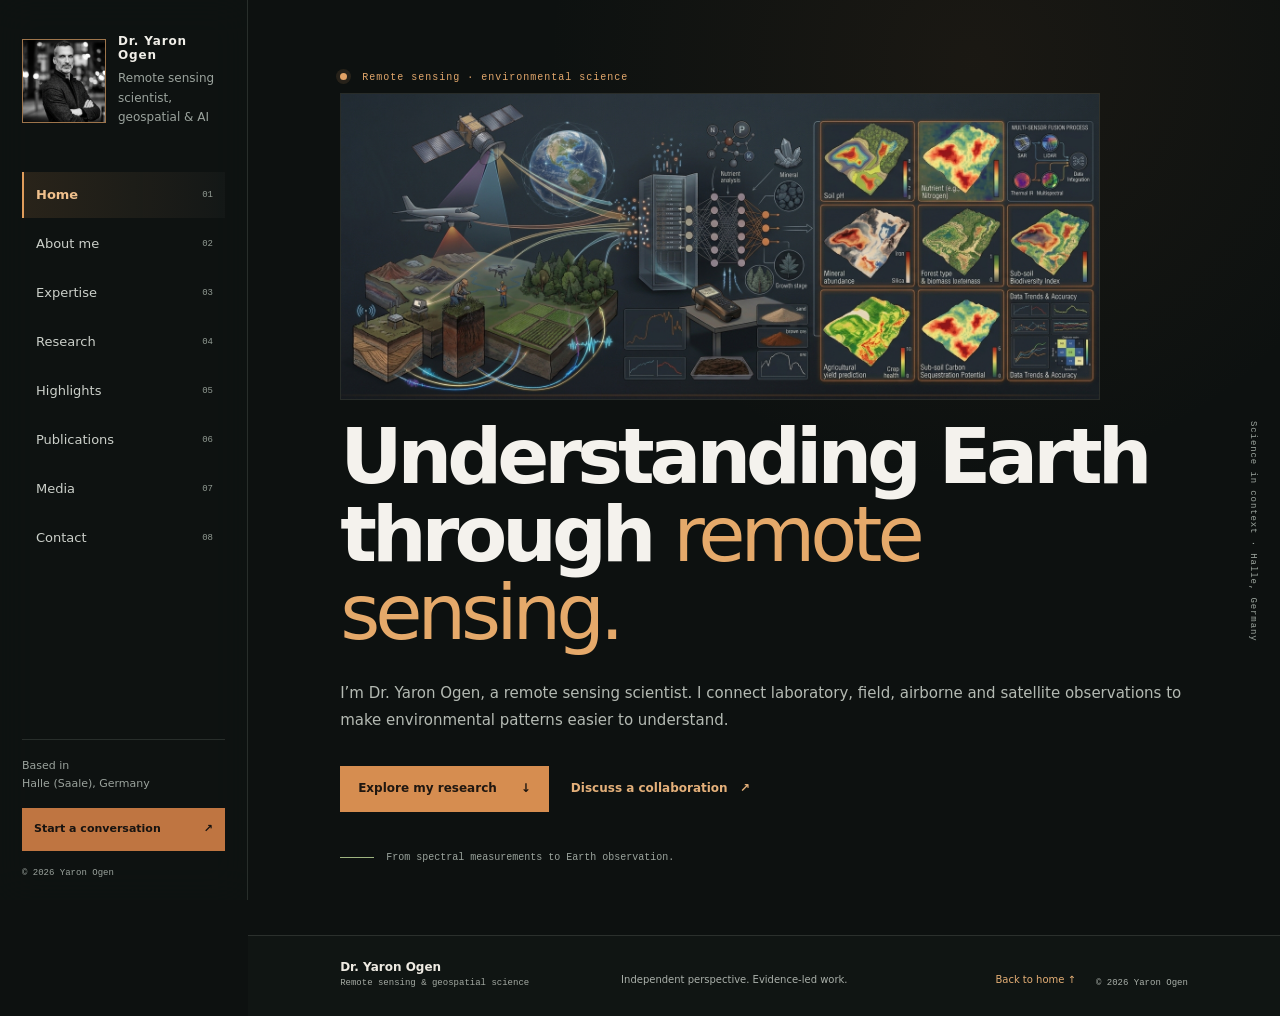
==== index.html @ 59d3adf6 "Fix phone layout for expertise rows and bottom menu Co-Authored-By: Claude Opus 5.5 <noreply@anthrop" ====
﻿<!doctype html>
<html lang="en">
  <head>
    <meta charset="utf-8">
    <meta name="viewport" content="width=device-width, initial-scale=1">
    <meta name="theme-color" content="#101312">
    <meta name="description" content="Dr. Yaron Ogen &mdash; remote sensing scientist and consultant working across soil spectroscopy, Earth observation and geospatial modelling.">
    <meta property="og:title" content="Dr. Yaron Ogen &mdash; Remote sensing &amp; geospatial science">
    <meta property="og:description" content="Research-led remote sensing, environmental science and geospatial analytics.">
    <meta property="og:type" content="website">
    <title>Dr. Yaron Ogen &mdash; Remote sensing &amp; geospatial science</title>
    <link rel="stylesheet" href="styles.css?v=62">
    <script src="script.js?v=19" defer></script>
  </head>
  <body>
    <a class="skip-link" href="#main">Skip to content</a>
    <header class="mobile-brand">
      <div class="wordmark">
        <button class="wordmark-photo-button" type="button" data-portrait-open aria-label="Enlarge photo of Dr. Yaron Ogen"><span class="wordmark-mark wordmark-photo" aria-hidden="true"><img src="images/About me/image_portfolio.jpg" alt="" width="896" height="1195" decoding="async"></span></button>
        <a class="wordmark-text" href="#home" aria-label="Dr. Yaron Ogen, home">Dr. Yaron Ogen<span class="wordmark-sub">Remote sensing scientist &middot; Geospatial &amp; AI</span></a>
      </div>
    </header>
    <aside class="site-sidebar" aria-label="Portfolio navigation">
      <div class="wordmark sidebar-wordmark">
        <button class="wordmark-photo-button" type="button" data-portrait-open aria-label="Enlarge photo of Dr. Yaron Ogen"><span class="wordmark-mark wordmark-photo" aria-hidden="true"><img src="images/About me/image_portfolio.jpg" alt="" width="896" height="1195" decoding="async"></span></button>
        <a class="wordmark-text" href="#home" aria-label="Dr. Yaron Ogen, home">Dr. Yaron Ogen<span class="wordmark-sub">Remote sensing scientist, geospatial &amp; AI</span></a>
      </div>
      <nav class="primary-nav" id="primary-nav" aria-label="Main navigation">
        <a href="#home" data-page-link="home" aria-current="page"><span>Home</span><small>01</small></a>
        <a href="#about" data-page-link="about"><span>About me</span><small>02</small></a>
        <a href="#expertise" data-page-link="expertise"><span>Expertise</span><small>03</small></a>
        <a href="#research" data-page-link="research"><span>Research</span><small>04</small></a>
        <a href="#highlights" data-page-link="highlights"><span>Highlights</span><small>05</small></a>
        <a href="#publications" data-page-link="publications"><span>Publications</span><small>06</small></a>
        <a href="#media" data-page-link="media"><span>Media</span><small>07</small></a>
        <a href="#contact" data-page-link="contact"><span>Contact</span><small>08</small></a>
      </nav>
      <div class="sidebar-footer"><p>Based in<br>Halle (Saale), Germany</p><a href="#contact" data-page-link="contact">Start a conversation <span aria-hidden="true">&#8599;</span></a><small>&copy; <span id="sidebar-year">2026</span> Yaron Ogen</small></div>
    </aside>

    <main id="main" class="main-content" tabindex="-1">
      <p class="screen-reader-only" id="page-announcement" role="status" aria-live="polite"></p>
      <section class="hero section-wrap page-view" id="home" data-page-title="Home" aria-labelledby="hero-title">
        <p class="eyebrow"><span class="status-dot" aria-hidden="true"></span> Remote sensing &middot; environmental science</p>
        <figure class="hero-banner"><img src="images/Home/Home_image.jpg" width="1600" height="656" decoding="async" alt="Illustrated overview of remote sensing workflows: a satellite and an aircraft collect spectral data over a tailings pond and forested hills, a handheld spectrometer measures soil on site, a soil profile shows its layers, and the data flows into an AI model that produces maps and estimates."></figure>
        <div class="hero-copy">
          <h1 id="hero-title">Understanding Earth through <em>remote sensing.</em></h1>
          <p class="hero-intro">I&rsquo;m Dr. Yaron Ogen, a remote sensing scientist. I connect laboratory, field, airborne and satellite observations to make environmental patterns easier to understand.</p>
          <div class="hero-actions"><a class="button button-dark" href="#research">Explore my research <span aria-hidden="true">&#8595;</span></a><a class="text-link" href="#contact">Discuss a collaboration <span aria-hidden="true">&#8599;</span></a></div>
          <div class="hero-note"><span class="note-rule" aria-hidden="true"></span><span>From spectral measurements to Earth observation.</span></div>
        </div>
        <div class="hero-side-label" aria-hidden="true">Science in context &middot; Halle, Germany</div>
      </section>

      <section class="ticker" aria-label="Specialist areas"><div class="ticker-track"><span>Soil spectroscopy</span><i aria-hidden="true">&#10035;</i><span>Hyperspectral imaging</span><i aria-hidden="true">&#10035;</i><span>Geospatial modelling</span><i aria-hidden="true">&#10035;</i><span>Earth observation</span><i aria-hidden="true">&#10035;</i><span>Environmental science</span><i aria-hidden="true">&#10035;</i><span>Machine learning</span><i aria-hidden="true">&#10035;</i></div></section>

      <section class="section section-wrap page-view" id="expertise" data-page-title="Expertise" aria-labelledby="expertise-title">
        <div class="section-heading"><div><p class="eyebrow">03 / Areas of expertise</p><h2 id="expertise-title">Geospatial science,<br><em>put to work.</em></h2></div><p class="heading-aside">Services and methods across environmental monitoring, image analysis and spatial modelling.</p></div>
        <div class="expertise-grid expertise-services">
          <article class="expertise-card service-card"><span class="card-number">01</span><h3>Forest monitoring &amp; fire assessment</h3><p>Assess fire impacts and track forest condition before and after disturbance.</p><figure class="service-image"><button class="image-lightbox-trigger" type="button" aria-label="Open burn severity map larger"><img src="severity.png" width="2208" height="1520" loading="lazy" decoding="async" style="aspect-ratio:2208/1520" alt="Burn severity map west of Jerusalem showing low to high dNBR classes from the Judean Hills wildfire, 15&ndash;18 August 2021."><span class="image-zoom-hint" aria-hidden="true">View larger <span>&#8599;</span></span></button><figcaption>Burn severity west of Jerusalem &middot; Judean Hills wildfire, August 2021</figcaption></figure><ul><li>Forest fire severity assessment</li><li>Burn scar mapping</li><li>Post-fire recovery monitoring</li><li>Forest loss and gain assessment</li><li>Forest disturbance detection</li><li>Forest canopy monitoring</li></ul></article>
          <article class="expertise-card service-card"><span class="card-number">02</span><h3>Time series &amp; change detection</h3><p>Use repeat observations to identify environmental change and long-term patterns.</p><figure class="service-image"><button class="image-lightbox-trigger" type="button" aria-label="Open larger view: Time series & change detection" data-lightbox-src="images/Expertise/ndvi_timeseries.png" data-lightbox-alt="Line chart of field-mean NDVI from 2018 to 2026 for a field in Saxony-Anhalt. Each year shows a rise to a seasonal peak and a fall to a low, with a shaded band for the spread within the field and a dark line for the 45-day median." data-lightbox-caption="Field-mean NDVI for a field in Saxony-Anhalt, from Sentinel-2 imagery, 2018&ndash;2026." data-lightbox-width="2112" data-lightbox-height="928"><img src="images/Expertise/ndvi_timeseries.png" width="2112" height="928" loading="lazy" decoding="async" style="aspect-ratio:2112/928" alt="Line chart of field-mean NDVI from 2018 to 2026 for a field in Saxony-Anhalt. Each year shows a rise to a seasonal peak and a fall to a low, with a shaded band for the spread within the field and a dark line for the 45-day median."><span class="image-zoom-hint" aria-hidden="true">View larger <span>&#8599;</span></span></button><figcaption>Field-mean NDVI for a field in Saxony-Anhalt, from Sentinel-2 imagery, 2018&ndash;2026.</figcaption></figure><ul><li>Satellite time-series analysis</li><li>Multi-temporal image analysis</li><li>Environmental change detection</li><li>Historical land surface monitoring</li><li>Long-term trend assessment</li><li>Automated change detection</li></ul></article>
          <article class="expertise-card service-card"><span class="card-number">03</span><h3>Vegetation &amp; ecosystem monitoring</h3><p>Characterise vegetation condition, seasonal cycles and ecosystem response.</p><figure class="service-image"><button class="image-lightbox-trigger" type="button" aria-label="Open larger view: Vegetation & ecosystem monitoring" data-lightbox-src="images/Expertise/crops.png" data-lightbox-alt="NDVI map of vineyard plots seen from above, coloured from purple for an NDVI of 0 to red for an NDVI of 0.7. Red and orange plots have higher vegetation index values, and purple plots have the lowest." data-lightbox-caption="NDVI maps of vineyards. Colours run from 0 (purple) to 0.7 (red)." data-lightbox-width="990" data-lightbox-height="562"><img src="images/Expertise/crops.png" width="990" height="562" loading="lazy" decoding="async" style="aspect-ratio:990/562" alt="NDVI map of vineyard plots seen from above, coloured from purple for an NDVI of 0 to red for an NDVI of 0.7. Red and orange plots have higher vegetation index values, and purple plots have the lowest."><span class="image-zoom-hint" aria-hidden="true">View larger <span>&#8599;</span></span></button><figcaption>NDVI maps of vineyards. Colours run from 0 (purple) to 0.7 (red).</figcaption></figure><ul><li>Vegetation health assessment</li><li>Vegetation phenology</li><li>Seasonal vegetation dynamics</li><li>Drought and vegetation stress monitoring</li><li>Spectral vegetation indices</li><li>Ecosystem condition assessment</li></ul></article>
          <article class="expertise-card service-card"><span class="card-number">04</span><h3>Soil &amp; environmental modelling</h3><p>Combine spectroscopy, Earth observation and field measurements for soil and environmental analysis.</p><figure class="service-image"><button class="image-lightbox-trigger" type="button" aria-label="Open larger view: Soil & environmental modelling" data-lightbox-src="images/Expertise/soilModel_pH_class_100pct.png" data-lightbox-alt="pH classification map of a modelled field area, with each area coloured by one of five pH classes (A to E). A bar chart at the right shows the percentage of the area in each class." data-lightbox-caption="Modelled pH classes (A&ndash;E) across the area. Bars show the share of the area in each class." data-lightbox-width="3315" data-lightbox-height="2430"><img src="images/Expertise/soilModel_pH_class_100pct.png" width="3315" height="2430" loading="lazy" decoding="async" style="aspect-ratio:3315/2430" alt="pH classification map of a modelled field area, with each area coloured by one of five pH classes (A to E). A bar chart at the right shows the percentage of the area in each class."><span class="image-zoom-hint" aria-hidden="true">View larger <span>&#8599;</span></span></button><figcaption>Modelled pH classes (A&ndash;E) across the area. Bars show the share of the area in each class.</figcaption></figure><ul><li>Digital soil mapping</li><li>Soil property prediction</li><li>Soil spectroscopy</li><li>Machine learning-based soil modelling</li><li>Environmental modelling</li><li>Satellite, field and laboratory data integration</li></ul></article>
          <article class="expertise-card service-card"><span class="card-number">05</span><h3>Land use &amp; land cover</h3><p>Map land cover and land use, and analyse how they change over time.</p><figure class="service-image"><button class="image-lightbox-trigger" type="button" aria-label="Open larger view: Land use & land cover" data-lightbox-src="images/Expertise/amazonas_manaus_forest_loss.png" data-lightbox-alt="Three forest maps of an area north of Manaus, Brazil. Forest and non-forest for 2018 and for January to October 2026 are shown in green and beige, and a third map marks in red the forest of 2018 that is not forest in 2026, about 9.2 km² or 15.3% of the 2018 forest." data-lightbox-caption="Forest loss north of Manaus, Amazonas, 2018&ndash;2026, from Sentinel-2 imagery." data-lightbox-width="2346" data-lightbox-height="1045"><img src="images/Expertise/amazonas_manaus_forest_loss.png" width="2346" height="1045" loading="lazy" decoding="async" style="aspect-ratio:2346/1045" alt="Three forest maps of an area north of Manaus, Brazil. Forest and non-forest for 2018 and for January to October 2026 are shown in green and beige, and a third map marks in red the forest of 2018 that is not forest in 2026, about 9.2 km² or 15.3% of the 2018 forest."><span class="image-zoom-hint" aria-hidden="true">View larger <span>&#8599;</span></span></button><figcaption>Forest loss north of Manaus, Amazonas, 2018&ndash;2026, from Sentinel-2 imagery.</figcaption></figure><ul><li>Land use classification</li><li>Land cover mapping</li><li>Land cover change detection</li><li>Object identification</li><li>Feature extraction</li><li>Machine learning classification</li></ul></article>
          </div>
      </section>

      <section class="section section-wrap research-projects-page page-view" id="research" data-page-title="Research" aria-labelledby="projects-title">
        <div class="section-heading"><div><p class="eyebrow">04 / Research &amp; projects</p><h2 id="projects-title">Questions pursued<br>across <em>scales.</em></h2></div></div>
        <div class="research-project-grid">
          <article class="research-project-card research-row"><div class="research-row-media"><div class="project-folder-gallery" data-project-gallery="SSL"></div></div><div class="research-row-copy"><p class="project-meta">Project manager &middot; Israel</p><h3>National soil spectral library</h3><p class="research-summary">Managed the development of a national spectral library for the soils of Israel at Tel Aviv University&rsquo;s Remote Sensing Laboratory, funded by Israel&rsquo;s Ministry of Agriculture.</p><button class="read-more-open" type="button" aria-haspopup="dialog" aria-controls="readmore-1">Read more <span aria-hidden="true">&#8594;</span></button><span class="project-topic">Soil spectroscopy &middot; Soil mapping</span></div><dialog class="read-more-dialog" id="readmore-1" aria-labelledby="readmore-1-title"><div class="read-more-toolbar"><div><p class="eyebrow">Project manager &middot; Israel</p><h2 id="readmore-1-title">National soil spectral library</h2></div><button class="read-more-close" type="button" aria-label="Close full text"><span aria-hidden="true">&times;</span></button></div><div class="read-more-body"><figure class="read-more-figure"><img src="images/Research/SSL/soilcores.jpg" width="1011" height="755" alt="Crew operating a tracked Geoprobe soil-coring rig between rows of trees in an orchard, with the drill mast raised above the ground."><figcaption>Soil coring in an orchard</figcaption></figure><p>Managed the development of a national spectral library for the soils of Israel at Tel Aviv University&rsquo;s Remote Sensing Laboratory, funded by Israel&rsquo;s Ministry of Agriculture.</p><p>The library supports agriculture, environmental protection and planning, and serves students and researchers for teaching and study. In its first year, the work focused on locating soil sources across Israel, including soil survey archives and collections, bringing them to the laboratory, and cataloguing and archiving them. The samples were measured spectrally with standard methods used worldwide.</p><p>About 4,500 soil samples have been collected so far, and around 3,000 of them have been measured spectrally. The measured samples are archived digitally with their chemical and physical data and their spatial position. Selected soil properties have been mapped and statistical models built. The second year will add samples to the library and develop a web portal where end users can retrieve the archived information.</p><span class="project-topic">Soil spectroscopy &middot; Soil mapping</span></div></dialog></article>
          <article class="research-project-card research-row"><div class="research-row-media"><div class="project-folder-gallery" data-project-gallery="Psoriasis"></div></div><div class="research-row-copy"><p class="project-meta">Research &middot; Dead Sea, Israel</p><h3>Psoriasis &mdash; hyperspectral correlations with biochemical markers</h3><p class="research-summary">I used a portable spectroradiometer (350&ndash;2,500 nm) to measure psoriatic and healthy skin on the elbow of eight participants, before treatment and four weeks later at the Dead Sea. The spectra were then compared with biochemical markers sampled from the skin.</p><button class="read-more-open" type="button" aria-haspopup="dialog" aria-controls="readmore-2">Read more <span aria-hidden="true">&#8594;</span></button><span class="project-topic">Hyperspectral imaging &middot; Dermatology &middot; Biochemical markers</span></div><dialog class="read-more-dialog" id="readmore-2" aria-labelledby="readmore-2-title"><div class="read-more-toolbar"><div><p class="eyebrow">Research &middot; Dead Sea, Israel</p><h2 id="readmore-2-title">Psoriasis &mdash; hyperspectral correlations with biochemical markers</h2></div><button class="read-more-close" type="button" aria-label="Close full text"><span aria-hidden="true">&times;</span></button></div><div class="read-more-body"><figure class="read-more-figure"><img src="images/Research/Psoriasis/graph.png" width="522" height="322" alt="Line graph of reflectance value against wavelength from 350 to 2,500 nm. The red line shows psoriatic skin and the blue line shows healthy skin from the same participant, both before treatment. The main difference is in the visible range, 350 to 610 nm."><figcaption>Psoriatic vs healthy skin before treatment; main difference in the visible range</figcaption></figure><p>I used a portable spectroradiometer (350&ndash;2,500 nm) to measure psoriatic and healthy skin on the elbow of eight participants, before treatment and four weeks later at the Dead Sea. The spectra were then compared with biochemical markers sampled from the skin.</p><p>In the graph, the largest difference between psoriatic and healthy skin is in the visible range (350&ndash;610 nm), where the oxyhemoglobin absorption bands at 418, 542 and 577 nm are deeper in psoriatic skin. Separately, the absorption depth near 1,777 nm and a derivative-based index (1,821 nm minus 1,727 nm) showed an inverse relation with the biochemical markers, suggesting lesion severity could be estimated without costly laboratory tests. These are preliminary results.</p><span class="project-topic">Hyperspectral imaging &middot; Dermatology &middot; Biochemical markers</span></div></dialog></article>
          <article class="research-project-card research-row" data-project-slug="ADRIANA"><div class="research-row-media"><div class="project-folder-gallery" data-project-gallery="ADRIANA"></div></div><div class="research-row-copy"><p class="project-meta">Postdoctoral research &middot; Erdenet, Mongolia</p><h3>ADRIANA &mdash; Erdenet mine, Mongolia</h3><p class="research-summary">Contributed to research developing airborne spectral approaches to monitor and predict geochemical composition at the Erdenet Cu&ndash;Mo mine.</p><button class="read-more-open" type="button" aria-haspopup="dialog" aria-controls="readmore-3">Read more <span aria-hidden="true">&#8594;</span></button><span class="project-topic">Hyperspectral imaging &middot; Geochemical modelling</span></div><dialog class="read-more-dialog" id="readmore-3" aria-labelledby="readmore-3-title"><div class="read-more-toolbar"><div><p class="eyebrow">Postdoctoral research &middot; Erdenet, Mongolia</p><h2 id="readmore-3-title">ADRIANA &mdash; Erdenet mine, Mongolia</h2></div><button class="read-more-close" type="button" aria-label="Close full text"><span aria-hidden="true">&times;</span></button></div><div class="read-more-body"><figure class="read-more-figure"><img src="images/Research/ADRIANA/IMG_9558.JPG" width="1280" height="960" alt="Panoramic view across the open-pit Erdenet mine site in Mongolia."><figcaption>View across the Erdenet mine site</figcaption></figure><p>Contributed to research developing airborne spectral approaches to monitor and predict geochemical composition at the Erdenet Cu&ndash;Mo mine.</p><p>ADRIANA (Airborne Spectral Detection of Reusable Industrial Materials in Waste Rock Piles and Tailings) combines modern remote sensing with classical exploration methods to quantify valuable materials in tailings and waste rock piles and to develop innovative processing methods. The studies are carried out at Erdenet in Mongolia together with German partners, coordinated by G.E.O.S. and funded by the German Federal Ministry of Education and Research.</p><a class="article-link" href="https://www.geosfreiberg.de/en/news/newsdetails/adriana-research-project.html" target="_blank" rel="noopener noreferrer">Project announcement, G.E.O.S. <span aria-hidden="true">&#8599;</span></a><p>The project concluded with two workshops in October 2022, in Erdenet and Ulaanbaatar. A detailed resource model was built for a copper tailings facility of about 20 km² in Erdenet, using historical processing data, historical satellite imagery and current hyperspectral data, and it was verified by drilling. Researchers from Martin Luther University Halle-Wittenberg, my team, showed for the first time that low metal concentrations can be measured with high accuracy from hyperspectral remote sensing data. Results were published in several scientific papers.</p><a class="article-link" href="https://www.geosfreiberg.de/en/news/newsdetails/adriana-project-completion-in-mongolia.html" target="_blank" rel="noopener noreferrer">Project completion, G.E.O.S. <span aria-hidden="true">&#8599;</span></a><span class="project-topic">Hyperspectral imaging &middot; Geochemical modelling</span></div></dialog></article>
        
          <article class="research-project-card research-row project-card-tanzania" data-project-slug="Soil monitoring in Tanzania"><div class="research-row-media"><div class="project-folder-gallery" data-project-gallery="Soil monitoring in Tanzania"></div></div><div class="research-row-copy"><p class="project-meta">Soil monitoring &middot; Mbeya, Tanzania</p><h3>Soil monitoring in Tanzania</h3><p class="research-summary">Fieldwork in a flooded rice field in Tanzania. Additional project details and findings can be added when ready to share.</p><button class="read-more-open" type="button" aria-haspopup="dialog" aria-controls="readmore-5">Read more <span aria-hidden="true">&#8594;</span></button><span class="project-topic">Soil monitoring &middot; Tanzania</span></div><dialog class="read-more-dialog" id="readmore-5" aria-labelledby="readmore-5-title"><div class="read-more-toolbar"><div><p class="eyebrow">Soil monitoring &middot; Mbeya, Tanzania</p><h2 id="readmore-5-title">Soil monitoring in Tanzania</h2></div><button class="read-more-close" type="button" aria-label="Close full text"><span aria-hidden="true">&times;</span></button></div><div class="read-more-body"><figure class="read-more-figure"><img src="images/Research/Soil monitoring in Tanzania/IMG_6618.JPG" width="709" height="945" alt="Dr. Yaron Ogen standing in a flooded rice field during soil-monitoring fieldwork in Tanzania."><figcaption>Soil-monitoring fieldwork in Tanzania</figcaption></figure><p>Fieldwork in a flooded rice field in Tanzania. Additional project details and findings can be added when ready to share.</p><span class="project-topic">Soil monitoring &middot; Tanzania</span></div></dialog></article>
          
          <article class="research-project-card research-row" data-project-slug="Hackathon"><div class="research-row-media"><div class="project-folder-gallery" data-project-gallery="Hackathon"></div></div><div class="research-row-copy"><p class="project-meta">Hackathon &middot; Helsinki, Finland</p><h3>Beyond Dead Wood Hackathon &mdash; 3rd place</h3><p class="research-summary">I took part in the Beyond Dead Wood Hackathon, run through Ultrahack, with team Ecosonic. We won 3rd place and a prize package.</p><button class="read-more-open" type="button" aria-haspopup="dialog" aria-controls="readmore-7">Read more <span aria-hidden="true">&#8594;</span></button><span class="project-topic">Hackathon &middot; Team competition</span></div><dialog class="read-more-dialog" id="readmore-7" aria-labelledby="readmore-7-title"><div class="read-more-toolbar"><div><p class="eyebrow">Hackathon &middot; Helsinki, Finland</p><h2 id="readmore-7-title">Beyond Dead Wood Hackathon &mdash; 3rd place</h2></div><button class="read-more-close" type="button" aria-label="Close full text"><span aria-hidden="true">&times;</span></button></div><div class="read-more-body"><figure class="read-more-figure"><img src="images/Research/Hackathon/working.jpeg" width="1600" height="1200" alt="A team member working at a table during the hackathon, with a laptop showing a colourful map and a notebook with handwritten notes beside it."><figcaption>Working on the team analysis during the hackathon</figcaption></figure><p>I took part in the Beyond Dead Wood Hackathon, run through Ultrahack, with team Ecosonic. We won 3rd place and a prize package.</p><p>The hackathon was organised through Ultrahack. The challenge details are on the event page linked below.</p><p>The photos show the prize sign and the team working at the table, with a laptop displaying a colourful map beside handwritten notes.</p><a class="article-link" href="https://new.ultrahack.org/hackathons/beyond-dead-wood-hackathon" target="_blank" rel="noopener noreferrer">Event page, Ultrahack <span aria-hidden="true">&#8599;</span></a></div></dialog></article>
        </div>
              </section>

      <section class="section section-wrap highlights-section page-view" id="highlights" data-page-title="Highlights" aria-labelledby="highlights-title">
        <div class="section-heading"><div><p class="eyebrow">05 / Highlight publications</p><h2 id="highlights-title">Four papers, <em>and what is new.</em></h2></div><p class="heading-aside">Selected articles: the research, what was novel in the approach, and how the results stand out.</p></div>

        <article class="highlight-pub">
          <figure class="highlight-figure"><img src="images/Highlights/tailings-workflow.png" alt="Flowchart of the workflow. Tailing spectra are preprocessed and split into training and test sets. Two regression models (PLSR and RFR) and five classifiers are fitted. The best regression R&sup2; is compared with the simulated threshold R&sup2;t: above it, the regression result is reported; below it, the classification result is reported." loading="lazy"><figcaption>Workflow from the article (Figure 1). The R&sup2;t simulation sets the decision between a regression result and a classification result.</figcaption></figure>
          <div class="highlight-body">
            <p class="pub-meta">2022 &middot; European Journal of Remote Sensing 55, 453&ndash;470 &middot; Open access</p>
            <h3>A novel method for predicting the geochemical composition of tailings with laboratory, field and hyperspectral airborne data</h3>
            <h4>The research</h4>
            <p>Tailings from a porphyry copper basin near Erdenet, Mongolia, were measured in the laboratory, in the field and from airborne HySpex imagery. The aim was to predict about 27 geochemical, mineralogical and textural properties, and to decide for each one whether a regression or a classification model is trustworthy. Model performance drops from lab to field to airborne data, which makes the three scales hard to compare directly.</p>
            <h4>What was novel</h4>
            <ul>
              <li><strong>A threshold instead of a fixed cut-off.</strong> A regression is accepted only if its R&sup2; exceeds a threshold (R&sup2;t) set for its measurement level: 0.58 for lab, 0.40 for field and 0.31 for airborne data.</li>
              <li><strong>The threshold comes from a simulation.</strong> Test sets of 34, 22 and 14 samples were simulated with 100%, 90% and 80% correctly classified, and each case was repeated 30 times. The extra uncertainty of field and airborne data was set at 10% and 20% above the lab error, following earlier studies.</li>
              <li><strong>Each model is judged against its own scale.</strong> Lab, field and image R&sup2; are compared with the performance potential of their own measurement level, not with each other.</li>
              <li><strong>Regression and classification in one decision.</strong> Every property gets a result: a regression where R&sup2; clears the threshold, otherwise a classification.</li>
            </ul>
            <h4>How the results stand out</h4>
            <p>Classification performance stayed steady across the three scales, while regression dropped at each step. Field Cu reached R&sup2; = 0.42, just above the field threshold, so it could be reported as a regression. Iron oxides (FeO and Fe&#8322;O&#8323;) fell below the threshold even in the lab, because their concentrations varied little, and were classified instead.</p>
            <div class="threshold-method">
              <h4>The threshold, and how I chose the method for each property</h4>
              <ol>
                <li><strong>Preprocess.</strong> Spectra were tested as reflectance and as first derivative, and the better preprocessing was kept.</li>
                <li><strong>Two regressions.</strong> Partial least squares regression (PLSR) and random forest regression (RFR) were fitted on an 80:20 train/test split. Both used the same random state, so the split is identical.</li>
                <li><strong>Pick the best regression.</strong> The model with the highest R&sup2; was kept. For the small airborne dataset, cross-validated R&sup2; was used instead.</li>
                <li><strong>Apply the threshold.</strong> If that R&sup2; is higher than R&sup2;t for the measurement level, the property is reported as a regression. If not, it moves to classification.</li>
                <li><strong>Pick the best classifier.</strong> k-nearest neighbour, logistic regression, support vector machine, random forest and a neural network were compared, and the one with the highest precision was kept.</li>
              </ol>
            </div>
            <a class="article-link" href="https://doi.org/10.1080/22797254.2022.2104173" target="_blank" rel="noopener noreferrer">Read article <span aria-hidden="true">&#8599;</span></a>
          </div>
        </article>

        <article class="highlight-pub">
          <figure class="highlight-figure"><img src="images/Highlights/om-detection-limit-samples.png" alt="Soil and compost samples laid out in sample trays. The samples range from pale sand to dark brown, reflecting different soil types and organic matter contents." loading="lazy"><figcaption>Soil and compost sample series prepared for the point and imaging spectral measurements.</figcaption></figure>
          <div class="highlight-body">
            <p class="pub-meta">2018 &middot; Geoderma 321, 100&ndash;109</p>
            <h3>Evaluating the detection limit of organic matter using point and imaging spectroscopy</h3>
            <h4>The research</h4>
            <p>Five soil types from Israel were mixed with increasing amounts of compost and measured with a point spectrometer (ASD) and an imaging spectrometer (HySpex). The aim was to find the lowest organic matter content a spectral method can detect reliably, and how clay and the starting OM of each soil change that limit.</p>
            <h4>What was novel</h4>
            <ul>
              <li><strong>The detection limit as a soil-specific property.</strong> A soil spectral detection limit (SSDL) is estimated for each soil, rather than assuming one OM model fits all soils. The same OM content gives different spectra in different soils, so a single model is misleading.</li>
              <li><strong>A SIW/CIW ratio method.</strong> For each sample, a soil-indicative wavelength (500&ndash;600&nbsp;nm) is divided by a compost-indicative wavelength (800&ndash;1000&nbsp;nm). A linear fit of this ratio against added compost gives the detection limit, taken as the blank mean plus three standard deviations.</li>
              <li><strong>Two sensors compared.</strong> The SSDL values from the point and imaging sensors are correlated, so one sensor&rsquo;s detection limit can be estimated from the other&rsquo;s.</li>
            </ul>
            <h4>How the results stand out</h4>
            <p>Soil types differed in their SSDL, and this tracked their starting OM and clay content. The paper recommends classifying soils before modelling OM, and flagging samples below the detection limit. A generic imaging model gives only a rough OM estimate, because spectra are grouped by soil class rather than by actual OM content.</p>
            <a class="article-link" href="https://doi.org/10.1016/j.geoderma.2018.02.011" target="_blank" rel="noopener noreferrer">Read article <span aria-hidden="true">&#8599;</span></a>
          </div>
        </article>

        <article class="highlight-pub">
          <figure class="highlight-figure"><img src="images/Highlights/cluster-sam-gradient.png" alt="Four scatter plots of 1,480 soil samples placed by spectral angle (SAM, horizontal axis) and spectral gradient (vertical axis). Each plot is coloured by one property: CaCO3, organic matter, sand and clay content. Samples with similar spectra sit close together, which is the basis for forming clusters." loading="lazy"><figcaption>Samples in SAM&ndash;gradient space, coloured by soil property (Figure 4 of the article). The same space was used to group the soils into clusters.</figcaption></figure>
          <div class="highlight-body">
            <p class="pub-meta">2019 &middot; Geoderma 340, 175&ndash;184</p>
            <h3>Cluster-based spectral models for a robust assessment of soil properties</h3>
            <h4>The research</h4>
            <p>I analysed 1,480 soil samples from Israel&rsquo;s climate zones, measuring calcium carbonate, organic matter (OM), clay and sand alongside their VNIR&ndash;SWIR spectra. Generic models that treat all soils alike predicted OM poorly, so the study asks whether grouping soils by spectral similarity first gives more robust models.</p>
            <h4>What was novel</h4>
            <ul>
              <li><strong>Clustering in spectral space.</strong> Samples were grouped with the Spectral Angle Mapper (SAM), a spectral gradient and k-means, instead of by soil type. Soil type needs expert description of diagnostic horizons, which is subjective and not always available.</li>
              <li><strong>Cluster models tested against a generic model</strong> on the same samples.</li>
              <li><strong>An OM detection-limit correction</strong> applied to the predicted OM values of each cluster.</li>
            </ul>
            <h4>How the results stand out</h4>
            <p>Generic models reached R&sup2; = 0.71 for CaCO&#8323;, 0.67 for clay and 0.65 for sand, but only 0.34 for OM. With clustering, the combined results reached R&sup2; = 0.82&ndash;0.89 across the properties. The detection-limit correction then lifted OM to R&sup2; = 0.82&ndash;0.93 within clusters and 0.89 for the combined data.</p>
            <a class="article-link" href="https://doi.org/10.1016/j.geoderma.2019.01.022" target="_blank" rel="noopener noreferrer">Read article <span aria-hidden="true">&#8599;</span></a>
          </div>
        </article>

        <article class="highlight-pub">
          <figure class="highlight-figure"><img src="images/Highlights/no2-tropospheric-no2-map.jpg" width="711" height="522" alt="Map of Europe shaded by tropospheric NO2 concentration, from low (blue) to high (red), with the highest values over northern Italy and the Po Valley. Country names are marked for Spain, France, Germany and Italy." loading="lazy"><figcaption>Tropospheric NO&#8322; distribution over Europe (Figure 1 of the article).</figcaption></figure>
          <div class="highlight-body">
            <p class="pub-meta">2020 &middot; Science of the Total Environment 726, 138605 &middot; Short communication &middot; Single author</p>
            <p class="citation-count"><strong>1,056</strong> citations on Google Scholar (checked 20 Oct 2026)</p>
            <h3>Assessing nitrogen dioxide (NO&#8322;) levels as a contributing factor to coronavirus (COVID-19) fatality</h3>
            <h4>The research</h4>
            <p>I tested whether long-term exposure to nitrogen dioxide helps explain where COVID-19 deaths were concentrated early in the pandemic. The study covered 66 administrative regions in Italy, Spain, France and Germany, with 4,443 deaths reported by 19 March 2020. The purpose of publishing it was to shift attention from pre-existing diseases as the main explanation of mortality towards environmental factors, which deserve further research.</p>
            <h4>What was novel</h4>
            <ul>
              <li><strong>Three datasets in one analysis.</strong> Satellite NO&#8322; (Sentinel-5P TROPOMI, 5.5&nbsp;km), vertical airflow at 850&nbsp;hPa and regional death counts were combined at administrative-region level, rather than using national totals.</li>
              <li><strong>Airflow as a dispersal test.</strong> Downward airflow keeps NO&#8322; close to the ground, while upward airflow disperses it. Reading the two together flags regions where high NO&#8322; is held near the surface.</li>
            </ul>
            <h4>How the results stand out</h4>
            <p>Five regions (four in northern Italy and Madrid) account for 3,487 deaths, 78% of the total. They had the highest NO&#8322; levels, roughly 177&ndash;294&nbsp;&micro;mol/m&sup2;, and downward airflow. About 83% of deaths fell in regions where NO&#8322; exceeded 100&nbsp;&micro;mol/m&sup2;.</p>
            <h4>Limitations and the debate</h4>
            <p>The analysis is descriptive. It has no formal statistical test, no adjustment for age, population density or other confounders, and it uses absolute death counts rather than rates. The &ldquo;long-term&rdquo; window is only two months. A commentary by Chudnovsky raised these points, and I responded in follow-up letters in the same journal.</p>
            <a class="article-link" href="https://doi.org/10.1016/j.scitotenv.2020.138605" target="_blank" rel="noopener noreferrer">Read article <span aria-hidden="true">&#8599;</span></a>
          </div>
        </article>
      </section>

      <section class="section section-wrap research-section page-view" id="publications" data-page-title="Publications" aria-labelledby="research-title"><div class="section-heading"><div><p class="eyebrow">06 / Peer-reviewed publications</p><h2 id="research-title">Papers, with<br><em>links to the source.</em></h2></div><p class="heading-aside">All 15 peer-reviewed publications listed in my CV. Each article links to its DOI record.</p></div><div class="publication-list">
        <article class="publication"><span class="pub-year">2022</span><div><h3>A novel method for predicting the geochemical composition of tailings with laboratory field and hyperspectral airborne data using a regression and classification-based approach</h3><p>Y. Ogen, M. Denk, C. Glaesser, H. Eichstaedt &middot; <em>European Journal of Remote Sensing</em>, 55, 453&ndash;470</p><a class="article-link" href="https://doi.org/10.1080/22797254.2022.2104173" target="_blank" rel="noopener noreferrer">Read article <span aria-hidden="true">&#8599;</span></a></div><span class="pub-type">Hyperspectral<br>geochemistry</span></article>
        <article class="publication"><span class="pub-year">2022</span><div><h3>Aggregate size distribution of arid and semiarid laboratory soils (&lt;2 mm) as predicted by VIS&ndash;NIR&ndash;SWIR spectroscopy</h3><p>E. Ben-Dor, N. Francos, Y. Ogen, A. Banin &middot; <em>Geoderma</em>, 416, 115819</p><a class="article-link" href="https://doi.org/10.1016/j.geoderma.2022.115819" target="_blank" rel="noopener noreferrer">Read article <span aria-hidden="true">&#8599;</span></a></div><span class="pub-type">Soil<br>spectroscopy</span></article>
        <article class="publication"><span class="pub-year">2021</span><div><h3>Quantification of the spectral variability of ore-bearing granodiorite under supervised and semisupervised conditions: an upscaling approach</h3><p>Y. Ogen, M. Denk, C. Glaesser, H. Eichstaedt, R. Kahnt, R. Loeser, R. Suppes, R. Chimeddorj, T. Tsedenbaljir, U. Alyeksandr, et al. &middot; <em>Journal of Spectroscopy</em>, 2021, e2580827</p><a class="article-link" href="https://doi.org/10.1155/2021/2580827" target="_blank" rel="noopener noreferrer">Read article <span aria-hidden="true">&#8599;</span></a></div><span class="pub-type">Mineral<br>spectroscopy</span></article>
        <article class="publication"><span class="pub-year">2021</span><div><h3>Spectral assessment of organic matter with different composition using reflectance spectroscopy</h3><p>N. Francos, Y. Ogen, E. Ben-Dor &middot; <em>Remote Sensing</em>, 13, 1549</p><a class="article-link" href="https://doi.org/10.3390/rs13081549" target="_blank" rel="noopener noreferrer">Read article <span aria-hidden="true">&#8599;</span></a></div><span class="pub-type">Organic<br>matter</span></article>
        <article class="publication"><span class="pub-year">2020</span><div><h3>Quantitative estimation of clay minerals in airborne hyperspectral data using a calibration field</h3><p>H. Eichstaedt, T. Tsedenbaljir, R. Kahnt, M. Denk, Y. Ogen, C. Glaesser, R. Loeser, R. Suppes, U. Alyeksandr, T. Oyunbuyan, et al. &middot; <em>Journal of Applied Remote Sensing</em>, 14, 034524</p><a class="article-link" href="https://doi.org/10.1117/1.jrs.14.034524" target="_blank" rel="noopener noreferrer">Read article <span aria-hidden="true">&#8599;</span></a></div><span class="pub-type">Airborne<br>hyperspectral</span></article>
        <article class="publication"><span class="pub-year">2020</span><div><h3>Assessing nitrogen dioxide (NO&#8322;) levels as a contributing factor to coronavirus (COVID-19) fatality</h3><p>Y. Ogen &middot; <em>Science of the Total Environment</em>, 726, 138605</p><a class="article-link" href="https://doi.org/10.1016/j.scitotenv.2020.138605" target="_blank" rel="noopener noreferrer">Read article <span aria-hidden="true">&#8599;</span></a></div><span class="pub-type">Environmental<br>science</span></article>
        <article class="publication"><span class="pub-year">2020</span><div><h3>Response to the commentary by Alexandra A. Chudnovsky on &ldquo;Assessing nitrogen dioxide (NO&#8322;) levels as a contributing factor to coronavirus (COVID-19) fatality&rdquo;</h3><p>Y. Ogen &middot; <em>Science of the Total Environment</em>, 740, 139239</p><a class="article-link" href="https://doi.org/10.1016/j.scitotenv.2020.139239" target="_blank" rel="noopener noreferrer">Read article <span aria-hidden="true">&#8599;</span></a></div><span class="pub-type">Author<br>response</span></article>
        <article class="publication"><span class="pub-year">2020</span><div><h3>Response to the commentary by Pisoni, E. and Van Dingenen, R. on &ldquo;Assessing nitrogen dioxide (NO&#8322;) levels as a contributing factor to coronavirus (COVID-19) fatality&rdquo;</h3><p>Y. Ogen &middot; <em>Science of the Total Environment</em>, 738, 140672</p><a class="article-link" href="https://doi.org/10.1016/j.scitotenv.2020.140672" target="_blank" rel="noopener noreferrer">Read article <span aria-hidden="true">&#8599;</span></a></div><span class="pub-type">Author<br>response</span></article>
        <article class="publication"><span class="pub-year">2020</span><div><h3>An integrated methodology using open soil spectral libraries and Earth observation data for soil organic carbon estimations in support of soil-related SDGs</h3><p>N. Tziolas, N. Tsakiridis, Y. Ogen, E. Kalopesa, E. Ben-Dor, J. Theocharis, G. Zalidis · <em>Remote Sensing of Environment</em>, 244, 111793</p><a class="article-link" href="https://doi.org/10.1016/j.rse.2020.111793" target="_blank" rel="noopener noreferrer">Read article <span aria-hidden="true">↗</span></a></div><span class="pub-type">Soil carbon<br>Earth observation</span></article>
        <article class="publication"><span class="pub-year">2019</span><div><h3>Removing the moisture effect on soil reflectance properties: a case study of clay-content prediction</h3><p>Y. Ogen, S. Faigenbaum-Golovin, A. Granot, Y. Shkolnisky, N. Goldshleger, E. Ben-Dor · <em>Pedosphere</em>, 29(4), 421–431</p><a class="article-link" href="https://doi.org/10.1016/s1002-0160(19)60811-8" target="_blank" rel="noopener noreferrer">Read article <span aria-hidden="true">↗</span></a></div><span class="pub-type">Soil<br>Moisture</span></article>
        <article class="publication"><span class="pub-year">2019</span><div><h3>Cluster-based spectral models for a robust assessment of soil properties</h3><p>Y. Ogen, J. Zaluda, N. Francos, N. Goldshleger, E. Ben-Dor · <em>Geoderma</em>, 340, 175–184</p><a class="article-link" href="https://doi.org/10.1016/j.geoderma.2019.01.022" target="_blank" rel="noopener noreferrer">Read article <span aria-hidden="true">↗</span></a></div><span class="pub-type">Soil<br>Spectroscopy</span></article>
        <article class="publication"><span class="pub-year">2019</span><div><h3>Preparing a soil spectral library using the Internal Soil Standard (ISS) method: influence of extreme different humidity laboratory conditions</h3><p>S. Chabrillat, A. Gholizadeh, C. Neumann, D. Berger, R. Milewski, Y. Ogen, E. Ben-Dor · <em>Geoderma</em>, 355, 113855</p><a class="article-link" href="https://doi.org/10.1016/j.geoderma.2019.07.013" target="_blank" rel="noopener noreferrer">Read article <span aria-hidden="true">↗</span></a></div><span class="pub-type">Soil spectral<br>Library</span></article>
        <article class="publication"><span class="pub-year">2018</span><div><h3>Evaluating the detection limit of organic matter using point and imaging spectroscopy</h3><p>Y. Ogen, C. Neumann, S. Chabrillat, N. Goldshleger, E. Ben-Dor · <em>Geoderma</em>, 321, 100–109</p><a class="article-link" href="https://doi.org/10.1016/j.geoderma.2018.02.011" target="_blank" rel="noopener noreferrer">Read article <span aria-hidden="true">↗</span></a></div><span class="pub-type">Imaging<br>Spectroscopy</span></article>
        <article class="publication"><span class="pub-year">2017</span><div><h3>3D spectral analysis in the VNIR–SWIR spectral region as a tool for soil classification</h3><p>Y. Ogen, N. Goldshleger, E. Ben-Dor · <em>Geoderma</em>, 302, 100–110</p><a class="article-link" href="https://doi.org/10.1016/j.geoderma.2017.04.020" target="_blank" rel="noopener noreferrer">Read article <span aria-hidden="true">↗</span></a></div><span class="pub-type">Soil<br>Classification</span></article>
        <article class="publication"><span class="pub-year">2016</span><div><h3>Integration of hyperspectral shortwave and longwave infrared remote-sensing data for mineral mapping of Makhtesh Ramon in Israel</h3><p>G. Notesco, Y. Ogen, E. Ben-Dor · <em>Remote Sensing</em>, 8, 318</p><a class="article-link" href="https://doi.org/10.3390/rs8040318" target="_blank" rel="noopener noreferrer">Read article <span aria-hidden="true">↗</span></a></div><span class="pub-type">Mineral<br>Mapping</span></article>
      </div><p class="publication-footnote">Publication titles and author details follow the CV. DOI links were matched against Crossref records.</p></section>

      <div class="about-page page-view" id="about" data-page-title="About me" aria-labelledby="about-title">
        <section class="about-band" aria-labelledby="about-title"><div class="section-wrap about-inner"><div class="about-left"><p class="eyebrow eyebrow-light">02 / About me</p><div class="about-monogram about-photo-box"><button class="about-photo-button" type="button" data-portrait-open aria-label="Enlarge photo of Dr. Yaron Ogen"><img src="images/About me/image_portfolio.jpg" width="896" height="1195" loading="lazy" decoding="async" alt="Black-and-white portrait of Dr. Yaron Ogen with arms folded, wearing a dark tweed coat, with blurred city lights behind him."></button></div></div><div class="about-copy"><h2 id="about-title">Science is most useful<br>when it helps us <em>see clearly.</em></h2><p class="about-lead">I&rsquo;m Dr. Yaron Ogen, a remote sensing scientist with a Ph.D. in remote sensing and soil spectroscopy and more than a decade of experience.</p><p>My path began with geography and the human environment at Tel Aviv University: a B.A. cum laude (2007), an M.A. in remote sensing (2012) and a Ph.D. in remote sensing and soil spectroscopy (2018). I then worked as a postdoctoral researcher at Martin Luther University Halle-Wittenberg, developing airborne spectral methods for the Erdenet copper&ndash;molybdenum mine in Mongolia. Until September 2026 I was Chief Research Officer and co-founder of Xsupra GmbH in Halle (Saale), an applied geospatial technology company.</p><p>My research has been carried out in Israel, Germany, Tanzania and Mongolia, and has used remote sensing to look at the environment from several angles. In mining areas, I use laboratory, field and airborne hyperspectral data to analyse and predict the geochemistry of mine tailings. In soils, I study soil properties from their spectra, from soil classification and organic matter to large spectral libraries. For forests and fire, I analyse forest condition and fire impacts from satellite data. For the atmosphere and health, I analyse satellite air-pollution data together with weather and public health records.</p><p>Across these layers I see the environment as one connected system. Rock, soil, vegetation and air each leave a spectral and spatial signature, and a deep geospatial understanding lets many of these aspects be explained together, from the ground beneath us to the air above it.</p><p>My methods combine machine learning with geostatistical approaches, including regression and classification models, and preprocessing techniques such as principal component analysis (PCA) that extract robust signals from complex spectral and satellite data. More recently, I have also begun working with agentic AI, in which intelligent systems carry out multi-step analytical workflows, to deepen our understanding of the environment.</p><div class="about-facts"><span>15 <i>peer-reviewed papers</i></span><span>10+ <i>years in remote sensing</i></span><span>HE / EN <i>Hebrew &amp; English</i></span></div></div></div></section>

        <section class="experience-band about-experience" aria-labelledby="experience-title"><div class="section-wrap experience-inner"><div class="experience-intro"><p class="eyebrow eyebrow-light">Career</p><h2 id="experience-title">Research translated<br>into <em>practice.</em></h2><p>Experience across applied geospatial technology and academic research.</p></div><div class="timeline"><article><span class="timeline-date">Jul 2024 — Sep 2026</span><div><h3>Chief Research Officer · Co-founder</h3><p class="timeline-org">Xsupra GmbH · Halle (Saale), Germany</p><p>Led scientific and research activities, developing data-driven methods and Python workflows for agricultural applications, satellite and drone imagery, modelling and geospatial analysis.</p></div></article><article><span class="timeline-date">Jun 2019 — Dec 2022</span><div><h3>Postdoctoral Researcher</h3><p class="timeline-org">Martin Luther University Halle-Wittenberg · Germany</p><p>Worked on the BMBF-funded ADRIANA project to develop airborne spectral approaches for monitoring and predicting geochemical composition at the Erdenet Cu–Mo mine in Mongolia.</p></div></article><article><span class="timeline-date">2012 — 2018</span><div><h3>Ph.D. · Remote Sensing</h3><p class="timeline-org">Tel Aviv University · Israel</p><p>Research focused on soil spectroscopy in the visible, near- and shortwave-infrared for precise soil mapping.</p></div></article></div></div></section>
      </div>

      <section class="section section-wrap media-section page-view" id="media" data-page-title="Media" aria-labelledby="media-title"><div class="section-heading"><div><p class="eyebrow">07 / Media coverage</p><h2 id="media-title">In the press,<br><em>in three languages.</em></h2></div><p class="heading-aside">Media coverage of my 2020 study on nitrogen dioxide and COVID-19 fatality. Each link opens the original article in a new tab.</p></div>
        <p class="eyebrow media-language" id="media-en">English</p>
        <div class="publication-list" aria-labelledby="media-en">
          <article class="media-row"><h3>The Guardian</h3><p>theguardian.com</p><a class="article-link" href="https://www.theguardian.com/environment/2020/apr/20/air-pollution-may-be-key-contributor-to-covid-19-deaths-study" target="_blank" rel="noopener noreferrer">Read coverage <span aria-hidden="true">&#8599;</span></a></article>
          <article class="media-row"><h3>Newsweek</h3><p>newsweek.com</p><a class="article-link" href="https://www.newsweek.com/80-percent-covid-19-deaths-european-countries-areas-high-levels-air-pollution-1499976" target="_blank" rel="noopener noreferrer">Read coverage <span aria-hidden="true">&#8599;</span></a></article>
          <article class="media-row"><h3>France 24</h3><p>france24.com</p><a class="article-link" href="https://www.france24.com/en/20200423-air-pollution-and-covid-19-an-explosive-combination-for-our-health-1" target="_blank" rel="noopener noreferrer">Read coverage <span aria-hidden="true">&#8599;</span></a></article>
          <article class="media-row"><h3>World Economic Forum</h3><p>weforum.org</p><a class="article-link" href="https://www.weforum.org/stories/health-and-healthcare-systems/link-between-air-pollution-covid-19-deaths-coronavirus-pandemic" target="_blank" rel="noopener noreferrer">Read coverage <span aria-hidden="true">&#8599;</span></a></article>
          <article class="media-row"><h3>Martin Luther University Halle-Wittenberg, press release</h3><p>pressemitteilungen.pr.uni-halle.de</p><a class="article-link" href="https://pressemitteilungen.pr.uni-halle.de/index.php?modus=pmanzeige&amp;pm_id=3260" target="_blank" rel="noopener noreferrer">Read coverage <span aria-hidden="true">&#8599;</span></a></article>
        </div>
        <p class="eyebrow media-language" id="media-de">German</p>
        <div class="publication-list" aria-labelledby="media-de">
          <article class="media-row"><h3>Berliner Zeitung</h3><p>berliner-zeitung.de</p><a class="article-link" href="https://www.berliner-zeitung.de/article/studie-luftverschmutzung-koennte-corona-todesfaelle-beguenstigen-81691" target="_blank" rel="noopener noreferrer">Read coverage <span aria-hidden="true">&#8599;</span></a></article>
          <article class="media-row"><h3>&Auml;rzteblatt</h3><p>aerzteblatt.de</p><a class="article-link" href="https://www.aerzteblatt.de/news/covid-19-forscher-vermuten-zusammenhang-zwischen-luftverschmutzung-und-todeszahlen-56a68600-5799-4e0a-b354-f389e64cc079" target="_blank" rel="noopener noreferrer">Read coverage <span aria-hidden="true">&#8599;</span></a></article>
          <article class="media-row"><h3>ORF Science</h3><p>science.orf.at</p><a class="article-link" href="https://science.orf.at/stories/3200595/" target="_blank" rel="noopener noreferrer">Read coverage <span aria-hidden="true">&#8599;</span></a></article>
        </div>
        <p class="eyebrow media-language" id="media-es">Spanish</p>
        <div class="publication-list" aria-labelledby="media-es">
          <article class="media-row"><h3>Diario de Avisos</h3><p>diariodeavisos.elespanol.com</p><a class="article-link" href="https://diariodeavisos.elespanol.com/2020/04/el-alto-numero-de-muertes-por-covid-19-en-algunas-regiones-puede-estar-ligado-a-la-contaminacion-segun-un-estudio/" target="_blank" rel="noopener noreferrer">Read coverage <span aria-hidden="true">&#8599;</span></a></article>
        </div>
      </section>
      <section class="contact-section section-wrap page-view" id="contact" data-page-title="Contact" aria-labelledby="contact-title"><p class="eyebrow">08 / Contact</p><div class="contact-content"><div><h2 id="contact-title">Have a question<br>worth <em>exploring?</em></h2><p class="contact-intro">For consulting, research collaborations and geospatial projects, send a note.</p><a class="email-link" href="mailto:yaronogen@gmail.com">yaronogen@gmail.com <span aria-hidden="true">↗</span></a></div><form class="contact-form" id="contact-form" action="mailto:yaronogen@gmail.com" method="post" enctype="text/plain" novalidate>
        <div class="form-error-summary" id="form-error-summary" role="alert" tabindex="-1" aria-labelledby="form-error-title" hidden><h3 id="form-error-title">Please check the highlighted fields</h3><ul id="form-error-list"></ul></div>
        <div class="form-field"><label for="contact-name">Name</label><input id="contact-name" name="name" autocomplete="name" required minlength="2" aria-describedby="contact-name-error"><p class="field-error" id="contact-name-error"></p></div>
        <div class="form-field"><label for="contact-email">Email</label><input id="contact-email" name="email" type="email" autocomplete="email" required aria-describedby="contact-email-error"><p class="field-error" id="contact-email-error"></p></div>
        <div class="form-field"><label for="contact-organization">Organization <span>(optional)</span></label><input id="contact-organization" name="organization" autocomplete="organization"></div>
        <div class="form-field"><label for="contact-subject">Subject</label><input id="contact-subject" name="subject" required minlength="3" aria-describedby="contact-subject-error"><p class="field-error" id="contact-subject-error"></p></div>
        <div class="form-field"><label for="contact-message">Message</label><textarea id="contact-message" name="message" rows="5" required minlength="10" aria-describedby="contact-message-error"></textarea><p class="field-error" id="contact-message-error"></p></div>
        <p class="form-privacy">Your email app will open with your message addressed to Yaron. No form data is sent to this website.</p>
        <button class="button button-dark form-submit" type="submit">Prepare email <span aria-hidden="true">↗</span></button><p class="form-status" id="form-status" role="status" aria-live="polite"></p>
      </form></div><div class="contact-bottom"><span>Remote sensing · Soil spectroscopy · Geospatial analytics</span><span>Halle (Saale), Germany</span></div></section>
    </main>

    <dialog class="image-lightbox" aria-labelledby="lightbox-caption">
      <div class="lightbox-toolbar"><p id="lightbox-caption">Burn severity west of Jerusalem · Judean Hills wildfire, August 2021</p><button class="lightbox-close" type="button" aria-label="Close enlarged image"><span aria-hidden="true">×</span></button></div>
      <img class="lightbox-image" src="severity.png" width="2208" height="1520" decoding="async" alt="Enlarged burn severity map west of Jerusalem showing low to high dNBR classes from the Judean Hills wildfire, 15–18 August 2021.">
      <p class="lightbox-help">Press Escape or click outside the image to close.</p>
    </dialog>
      <dialog class="project-gallery" aria-labelledby="project-gallery-title" aria-describedby="project-gallery-position">
      <div class="project-gallery-toolbar"><div><p class="eyebrow">Project gallery</p><h2 id="project-gallery-title">Project photos</h2></div><form method="dialog" class="project-gallery-close-form"><button class="project-gallery-close" type="submit" aria-label="Close project gallery"><span aria-hidden="true">&times;</span></button></form></div>
      <div class="project-gallery-stage"><button class="gallery-arrow gallery-previous" type="button" aria-label="Previous photo" hidden>&larr;</button><div class="project-gallery-image-frame"><img class="project-gallery-image" src="" width="709" height="945" alt=""></div><button class="gallery-arrow gallery-next" type="button" aria-label="Next photo" hidden>&rarr;</button></div>
      <div class="project-gallery-thumbnails" role="group" aria-label="Choose a project photo"></div>
      <div class="project-gallery-footer"><p class="project-gallery-caption">Soil-monitoring fieldwork in Tanzania</p><p id="project-gallery-position" class="project-gallery-position" aria-live="polite">Photo 1 of 1</p></div>
    </dialog>
    <script id="project-image-manifest" type="application/json">
      {"Hackathon":[{"src":"images/Research/Hackathon/working.jpeg","width":1600,"height":1200,"alt":"A team member working at a table during the hackathon, with a laptop showing a colourful map and a notebook with handwritten notes beside it.","caption":"Working on the team analysis during the hackathon"},{"src":"images/Research/Hackathon/prize.jpeg","width":1600,"height":720,"alt":"Beyond Dead Wood Hackathon sign reading 3rd Place for team Ecosonic, with the label Prize Package and sponsor logos along the bottom.","caption":"3rd place, Beyond Dead Wood Hackathon"}],"Psoriasis":[{"src":"images/Research/Psoriasis/graph.png","width":522,"height":322,"alt":"Line graph of reflectance value against wavelength from 350 to 2,500 nm. The red line shows psoriatic skin and the blue line shows healthy skin from the same participant, both before treatment. The main difference is in the visible range, 350 to 610 nm.","caption":"Psoriatic vs healthy skin before treatment; main difference in the visible range"}],"SSL":[{"src":"images/Research/SSL/soilcores.jpg","width":1011,"height":755,"alt":"Crew operating a tracked Geoprobe soil-coring rig between rows of trees in an orchard, with the drill mast raised above the ground.","caption":"Soil coring in an orchard"}],"ADRIANA":[{"src":"images/Research/ADRIANA/IMG_9558.JPG","width":1280,"height":960,"alt":"Panoramic view across the open-pit Erdenet mine site in Mongolia.","caption":"View across the Erdenet mine site"},{"src":"images/Research/ADRIANA/GOPR3829.JPG","width":1280,"height":960,"alt":"Dr. Yaron Ogen at the Erdenet mine site wearing field safety equipment.","caption":"Field visit to Erdenet"},{"src":"images/Research/ADRIANA/IMG_9582.JPG","width":709,"height":945,"alt":"Dr. Yaron Ogen at the Erdenet mine site.","caption":"Fieldwork at the mine"},{"src":"images/Research/ADRIANA/IMG_9594.JPG","width":709,"height":945,"alt":"Handheld spectrometer used to collect a soil surface measurement at the field site.","caption":"Handheld spectral measurement"}],"Soil monitoring in Tanzania":[{"src":"images/Research/Soil monitoring in Tanzania/IMG_6618.JPG","width":709,"height":945,"alt":"Dr. Yaron Ogen standing in a flooded rice field during soil-monitoring fieldwork in Tanzania.","caption":"Soil-monitoring fieldwork in Tanzania"}]}
    </script>
    <dialog class="image-lightbox portrait-lightbox" id="portrait-dialog" aria-labelledby="portrait-caption">
      <div class="lightbox-toolbar"><p id="portrait-caption">Dr. Yaron Ogen</p><button class="lightbox-close portrait-close" type="button" aria-label="Close enlarged photo"><span aria-hidden="true">&times;</span></button></div>
      <img class="lightbox-image" src="images/About me/image_portfolio.jpg" width="896" height="1195" decoding="async" alt="Black-and-white portrait of Dr. Yaron Ogen with arms folded, wearing a dark tweed coat, with blurred city lights behind him.">
      <p class="lightbox-help">Press Escape or click outside the image to close.</p>
    </dialog>
    <footer class="site-footer"><a class="footer-name" href="#home" data-page-link="home">Dr. Yaron Ogen<span>Remote sensing &amp; geospatial science</span></a><span>Independent perspective. Evidence-led work.</span><a class="back-top" href="#home" data-page-link="home">Back to home &#8593;</a><small>&copy; <span id="current-year">2026</span> Yaron Ogen</small></footer>
  </body>
</html>
---- styles.css ----
:root{color-scheme:light;--paper:#f4f3ed;--white:#fbfaf6;--ink:#1c2825;--muted:#66736c;--green:#a4c76d;--green-dark:#557247;--line:#d9ddd4;--dark:#1a2926;--mono:Consolas,"Courier New",monospace;--sans:Arial,Helvetica,sans-serif;--display:Georgia,"Times New Roman",serif;--gutter:clamp(24px,7.2vw,112px)}
*{box-sizing:border-box}html{scroll-behavior:smooth;scroll-padding-top:94px}body{margin:0;background:var(--paper);color:var(--ink);font-family:var(--sans);font-size:16px;line-height:1.65;-webkit-font-smoothing:antialiased}a{color:inherit;text-decoration:none}button{font:inherit}.skip-link{position:fixed;z-index:99;top:8px;left:8px;padding:10px 14px;background:white;color:var(--ink);transform:translateY(-150%)}.skip-link:focus{transform:translateY(0)}.section-wrap{padding-left:var(--gutter);padding-right:var(--gutter)}.site-header{height:86px;padding:0 var(--gutter);display:flex;justify-content:space-between;align-items:center;border-bottom:1px solid rgba(28,40,37,.09);position:sticky;top:0;z-index:20;background:rgba(244,243,237,.94);backdrop-filter:blur(14px)}.wordmark{display:flex;align-items:center;gap:12px;font-family:var(--sans);font-weight:700;font-size:13px;letter-spacing:.08em;line-height:1.2}.wordmark-mark{height:38px;width:38px;display:grid;place-items:center;border:1px solid var(--ink);font:500 12px var(--mono);letter-spacing:-.07em}
.wordmark-photo{display:block;overflow:hidden;padding:0;place-items:initial}
.wordmark-photo img{display:block;width:100%;height:100%;object-fit:cover;object-position:50% 14%}
.wordmark-photo-button{flex:none;padding:0;margin:0;border:0;background:none;cursor:zoom-in;line-height:0;border-radius:0}
.wordmark-photo-button:focus-visible{outline:2px solid var(--green-dark);outline-offset:3px}
.wordmark-text{display:block;color:inherit;text-decoration:none}
.sidebar-wordmark .wordmark-mark.wordmark-photo{width:84px;height:84px}
.sidebar-wordmark .wordmark-sub{font-family:var(--sans);font-size:12px;font-weight:400;letter-spacing:0;line-height:1.55;margin-top:6px;max-width:190px}
.mobile-brand .wordmark-mark.wordmark-photo{width:56px;height:56px}.wordmark-sub{display:block;margin-top:5px;font:9px var(--mono);font-weight:400;letter-spacing:.075em;color:var(--muted)}.primary-nav{display:flex;align-items:center;gap:clamp(20px,3vw,44px);font-size:12px;font-weight:600}.primary-nav>a:not(.nav-contact){transition:color .2s}.primary-nav>a:not(.nav-contact):hover{color:var(--green-dark)}.nav-contact{padding:11px 15px;border:1px solid var(--ink);transition:background .2s,color .2s}.nav-contact:hover{background:var(--ink);color:var(--white)}.nav-contact span{margin-left:10px}.menu-toggle{display:none}
.hero{position:relative;min-height:650px;display:grid;grid-template-columns:1fr .91fr;align-items:center;gap:5vw;padding-top:70px;padding-bottom:82px;overflow:hidden}.hero-copy{position:relative;z-index:2;max-width:620px}.eyebrow{font:10px var(--mono);letter-spacing:.1em;color:var(--green-dark);margin:0 0 24px}.status-dot{display:inline-block;width:7px;height:7px;background:#88a75f;border-radius:50%;margin:0 8px 0 0;box-shadow:0 0 0 4px rgba(136,167,95,.14)}h1,h2,h3,p{margin-top:0}h1,h2{font-family:var(--display);letter-spacing:-.055em;font-weight:400}h1{font-size:clamp(48px,6.2vw,88px);line-height:.99;margin:0 0 27px;max-width:700px}h1 em,h2 em{font-style:italic;color:var(--green-dark)}.hero-intro{max-width:490px;font-size:16px;line-height:1.8;color:#5f6b64}.hero-actions{display:flex;align-items:center;gap:27px;margin-top:32px}.button{min-height:48px;padding:0 18px;display:inline-flex;align-items:center;gap:24px;font-size:12px;font-weight:600;transition:transform .2s,background .2s}.button:hover{transform:translateY(-2px)}.button-dark{background:var(--ink);color:white}.button-dark:hover{background:#334841}.text-link,.expertise-card>a,.about-link{font-size:12px;font-weight:600}.text-link span,.expertise-card>a span,.about-link span{margin-left:8px}.hero-note{display:flex;align-items:center;gap:12px;margin-top:67px;color:#68756e;font:10px var(--mono)}.note-rule{height:1px;width:34px;background:#9eb480}.hero-side-label{position:absolute;right:22px;top:45%;writing-mode:vertical-rl;font:9px var(--mono);letter-spacing:.1em;color:#879087}
.hero-art{height:min(470px,42vw);min-height:360px;position:relative;background:#dce4d3;overflow:hidden;isolation:isolate}.hero-art:before{content:"";position:absolute;inset:0;background:radial-gradient(ellipse at 75% 22%,rgba(224,227,171,.72),transparent 23%),linear-gradient(138deg,#b7c5ab 0%,#9eb4a0 32%,#5e7e70 61%,#293e39 100%);z-index:-2}.hero-art:after{content:"";position:absolute;inset:0;opacity:.15;background-image:linear-gradient(rgba(246,242,222,.3) 1px,transparent 1px),linear-gradient(90deg,rgba(246,242,222,.3) 1px,transparent 1px);background-size:34px 34px;mask-image:linear-gradient(110deg,transparent 12%,#000 60%)}.art-topline,.art-bottomline{position:absolute;z-index:4;left:20px;right:20px;display:flex;justify-content:space-between;color:rgba(255,255,245,.8);font:8px var(--mono);letter-spacing:.09em}.art-topline{top:18px}.art-bottomline{bottom:19px;align-items:center}.art-progress{width:36%;height:1px;background:rgba(255,255,255,.35)}.art-progress i{display:block;height:1px;width:60%;background:var(--green)}.earth-disc{position:absolute;width:80%;aspect-ratio:1;border-radius:50%;top:50%;left:50%;transform:translate(-50%,-47%);overflow:hidden;background:radial-gradient(circle at 68% 30%,#d3d6a8 0 1%,transparent 2%),radial-gradient(ellipse at 42% 50%,#809f78 0 9%,#557b68 28%,#35564f 48%,#233b38 70%);box-shadow:inset -30px -6px 52px rgba(11,28,27,.72),inset 7px 0 22px rgba(234,230,188,.3),0 20px 60px rgba(14,30,27,.27)}.earth-disc:after{content:"";position:absolute;inset:0;background:repeating-radial-gradient(ellipse at 42% 45%,transparent 0 17px,rgba(227,228,186,.17) 18px 19px,transparent 20px 30px);transform:rotate(-20deg) scale(1.5)}.earth-land{position:absolute;background:rgba(184,198,145,.73);filter:blur(1px);border-radius:54% 46% 48% 52%}.land-one{width:31%;height:21%;top:19%;left:23%;transform:rotate(-28deg);clip-path:polygon(0 30%,16% 13%,34% 20%,43% 0,60% 23%,83% 14%,100% 45%,88% 64%,72% 62%,56% 96%,37% 77%,20% 89%,11% 63%)}.land-two{width:18%;height:34%;top:43%;left:44%;transform:rotate(16deg);clip-path:polygon(15% 0,72% 13%,88% 34%,61% 51%,75% 70%,49% 100%,32% 76%,20% 47%,0 26%)}.land-three{width:24%;height:12%;top:66%;left:16%;transform:rotate(-7deg);opacity:.65;clip-path:polygon(0 34%,19% 0,40% 26%,70% 4%,100% 46%,78% 86%,38% 100%,22% 63%)}.orbit{position:absolute;inset:-8%;border:1px solid rgba(235,235,203,.31);border-radius:50%;z-index:2}.orbit-one{transform:rotate(20deg) scaleX(.62)}.orbit-two{transform:rotate(-26deg) scaleX(.72)}.orbit-three{transform:rotate(69deg) scaleX(.42)}.scan-line{position:absolute;z-index:3;width:1px;height:150%;top:-25%;left:47%;background:linear-gradient(transparent,rgba(232,244,188,.52),transparent);transform:rotate(39deg)}.crosshair{position:absolute;z-index:4;width:15px;height:15px;border:1px solid #d1df9c;border-radius:50%}.crosshair-one{top:28%;left:60%}.crosshair-two{top:62%;left:26%;width:8px;height:8px}.map-label{position:absolute;z-index:4;padding:7px 9px;background:rgba(20,39,35,.68);color:rgba(255,255,243,.8);font:7px var(--mono);letter-spacing:.05em;backdrop-filter:blur(5px)}.map-label b{display:block;color:#d4e8a4;font-size:8px;font-weight:400;margin-top:4px}.label-one{top:25%;right:4%}.label-two{bottom:29%;left:1%}.art-index{position:absolute;right:14px;bottom:57px;color:rgba(255,255,245,.57);font:7px var(--mono);writing-mode:vertical-rl}
.ticker{overflow:hidden;background:var(--green);padding:15px 0;color:#27382c}.ticker-track{width:max-content;display:flex;gap:32px;align-items:center;animation:marquee 36s linear infinite;font:10px var(--mono);letter-spacing:.1em}.ticker-track i{font-style:normal;font-size:14px}@keyframes marquee{to{transform:translateX(-30%)}}
.section{padding-top:125px;padding-bottom:130px}.section-heading{display:flex;justify-content:space-between;align-items:flex-end;margin-bottom:54px}.section-heading .eyebrow{margin-bottom:19px}.section-heading h2,.experience-intro h2,.about-copy h2,.contact-content h2{font-size:clamp(38px,5.2vw,68px);line-height:1.08;margin:0}.heading-aside{max-width:265px;color:var(--muted);font-size:13px;margin:0 0 7px}.expertise-grid{display:grid;grid-template-columns:1fr 1fr 1fr;gap:14px}.expertise-card{position:relative;min-height:300px;padding:27px 26px 24px;border:1px solid var(--line);display:flex;flex-direction:column;align-items:flex-start;transition:background .25s,border-color .25s,transform .25s}.expertise-card:hover{background:#eeeee5;border-color:#b9c6a9;transform:translateY(-3px)}.card-large{grid-column:span 2;background:#e9ede3}.card-number{position:absolute;right:24px;top:25px;color:#88928a;font:9px var(--mono)}.expertise-card h3{font:500 22px/1.25 var(--display);letter-spacing:-.035em;margin:0 0 12px}.expertise-card p{max-width:310px;color:var(--muted);font-size:12px;line-height:1.75;margin:0 0 22px}.expertise-card>a{margin-top:auto}.card-symbol{height:83px;width:90px;margin:0 0 18px;position:relative;color:#5f7952}.symbol-satellite:before,.symbol-satellite:after{content:"";position:absolute;top:26px;width:24px;height:30px;border:1px solid #7b9068;transform:skewY(-26deg)}.symbol-satellite:before{left:3px}.symbol-satellite:after{right:3px}.symbol-satellite span{position:absolute;width:29px;height:29px;top:27px;left:31px;border:1px solid #6a805b;transform:rotate(45deg)}.symbol-satellite i{position:absolute;left:43px;top:5px;width:1px;height:70px;background:#a5b792;transform:rotate(45deg)}.symbol-soil{display:flex;flex-direction:column;justify-content:center;gap:6px}.symbol-soil i{height:1px;background:#80936c;width:78%;border-radius:50%;transform:rotate(-8deg)}.symbol-soil i:nth-child(2){width:90%;transform:rotate(5deg)}.symbol-soil i:nth-child(3){width:65%;transform:rotate(-3deg)}.symbol-data{display:flex;align-items:end;gap:7px;padding-bottom:6px}.symbol-data i{width:8px;background:#849874;height:28px}.symbol-data i:nth-child(2){height:51px}.symbol-data i:nth-child(3){height:37px}.symbol-data i:nth-child(4){height:68px;background:#546e4c}.symbol-data i:nth-child(5){height:43px}.card-wide{grid-column:span 3;min-height:220px;display:grid;grid-template-columns:1fr 1fr;align-items:center;background:#e9ede3}.card-wide .card-number{top:27px}.wide-card-copy{position:relative;z-index:2}.wide-card-copy h3{font-size:24px}.model-graphic{position:relative;height:120px;overflow:hidden}.model-graphic svg{position:absolute;inset:0;width:100%;height:100%;fill:none;stroke:#829873;stroke-width:1.5}.model-graphic svg path+path{stroke:#b2c19d;stroke-dasharray:3 4}.model-node{position:absolute;width:9px;height:9px;background:var(--paper);border:1px solid #647d56;border-radius:50%;z-index:2}.node-a{left:7%;top:70%}.node-b{left:32%;top:30%}.node-c{left:54%;top:55%}.node-d{left:73%;top:34%}.node-e{right:3%;top:11%}
.experience-band{background:var(--dark);color:#f4f3ed;padding:106px 0 112px}.experience-inner{display:grid;grid-template-columns:.8fr 1.2fr;gap:9vw}.eyebrow-light{color:#b9d18d}.experience-intro h2{font-size:clamp(40px,4.8vw,62px);margin-bottom:20px}.experience-intro h2 em,.about-copy h2 em{color:#b7d08d}.experience-intro>p:not(.eyebrow){max-width:300px;color:#b5c0b6;font-size:13px}.timeline article{display:grid;grid-template-columns:138px 1fr;gap:18px;padding:23px 0;border-bottom:1px solid rgba(240,244,231,.17)}.timeline article:first-child{border-top:1px solid rgba(240,244,231,.17)}.timeline-date{font:9px var(--mono);letter-spacing:.04em;color:#b9d18d;padding-top:5px}.timeline h3{font:500 19px var(--display);margin:0 0 3px}.timeline-org{font-size:11px!important;color:#d8dfd4!important;margin-bottom:9px!important}.timeline article p:last-child{font-size:11px;color:#aebbb0;margin:0;line-height:1.8}
.research-section{padding-bottom:127px}.media-section{padding-bottom:127px}.media-language{margin:48px 0 0}.media-language:first-of-type{margin-top:0}.media-row{display:grid;grid-template-columns:minmax(0,1.3fr) minmax(0,1fr) auto;gap:20px;align-items:center;padding:12px 0;border-bottom:1px solid var(--line)}.media-row h3{font:500 16px/1.3 var(--display);letter-spacing:-.02em;margin:0}.media-row p{font-size:11px;color:var(--muted);margin:0}.media-row .article-link{margin:0;white-space:nowrap}@media(max-width:680px){.media-row{grid-template-columns:minmax(0,1fr);gap:4px;padding:12px 0}.media-row h3{overflow-wrap:anywhere}}.publication-list{border-top:1px solid var(--line)}.publication{display:grid;grid-template-columns:70px 1fr 130px;gap:20px;padding:25px 0;border-bottom:1px solid var(--line);align-items:start}.pub-year{font:11px var(--mono);color:var(--green-dark);padding-top:4px}.publication h3{font:500 20px/1.35 var(--display);letter-spacing:-.02em;max-width:760px;margin:0 0 9px}.publication p{font-size:11px;color:var(--muted);margin:0}.publication p em{color:#4b5d52}.pub-type{text-align:right;font:8px/1.6 var(--mono);letter-spacing:.06em;color:#78867b}.publication-footnote{font-size:10px;color:#78867b;margin:15px 0 0}
.about-band{padding:107px 0 113px;background:#263632;color:var(--white)}.about-inner{display:grid;grid-template-columns:.65fr 1.35fr;gap:10vw;align-items:center}.about-monogram{position:relative;width:min(230px,100%);aspect-ratio:1;background:linear-gradient(140deg,#70876e,#394f47 72%);display:flex;justify-content:center;align-items:center;overflow:hidden}.about-monogram:before,.about-monogram:after{content:"";position:absolute;border:1px solid rgba(227,235,206,.26);border-radius:50%;width:135%;height:45%;transform:rotate(-35deg)}.about-monogram:after{transform:rotate(47deg);width:125%;height:75%}.about-monogram>span{font:500 40px var(--display);letter-spacing:-.09em;color:#e2ebce;z-index:2}.about-monogram>i{position:absolute;bottom:13px;left:14px;font:7px/1.5 var(--mono);font-style:normal;letter-spacing:.08em;color:rgba(247,248,235,.7)}.portrait-orbit{position:absolute;width:20px;height:20px;border-radius:50%;background:#c4d995;top:21%;right:23%;box-shadow:0 0 24px rgba(196,217,149,.6)}.about-copy h2{font-size:clamp(37px,4.8vw,62px);margin-bottom:26px}.about-copy p{max-width:580px;color:#c0cbc0;font-size:13px;line-height:1.85}.about-copy .about-lead{font-size:16px;color:#f0f1e6}.about-facts{display:flex;gap:35px;border-top:1px solid rgba(240,244,231,.2);padding-top:20px;margin-top:28px}.about-facts span{font:18px var(--display);color:#d8e6bd}.about-facts i{display:block;margin-top:4px;font:8px var(--mono);font-style:normal;letter-spacing:.04em;color:#acb9ad}
.contact-section{padding-top:117px;padding-bottom:53px}.contact-content{display:grid;grid-template-columns:1.1fr .9fr;gap:8vw;align-items:end}.contact-content h2{font-size:clamp(46px,6vw,78px)}.contact-content h2 em{color:var(--green-dark)}.contact-aside{max-width:340px;padding-bottom:8px}.contact-aside>p:first-child{font-size:15px;color:#58665e;line-height:1.8}.email-link{display:inline-block;font:500 16px var(--mono);padding:8px 0;border-bottom:1px solid #93a783}.email-link span{margin-left:10px}.contact-note{border-top:1px solid var(--line);padding-top:14px;margin-top:18px;color:#79857d;font:10px var(--mono)}.contact-bottom{border-top:1px solid var(--line);display:flex;justify-content:space-between;margin-top:94px;padding-top:16px;color:#77827b;font:8px var(--mono);letter-spacing:.07em}.contact-bottom a span{margin-left:5px}.site-footer{border-top:1px solid var(--line);padding:24px var(--gutter) 28px;display:grid;grid-template-columns:1.2fr 1.3fr .7fr auto;gap:20px;align-items:end;color:#718078;font-size:10px}.footer-name{font:700 12px var(--sans);color:var(--ink)}.footer-name span{display:block;margin-top:4px;font:9px var(--mono);color:#718078}.back-top{justify-self:end}.site-footer small{font:9px var(--mono)}
:focus-visible{outline:3px solid #6b8e47;outline-offset:4px;border-radius:2px}::selection{background:#c8dda8;color:#1c2825}
@media(max-width:900px){:root{--gutter:clamp(22px,5vw,48px)}.hero{grid-template-columns:1fr .85fr;gap:3vw;min-height:590px}.hero-art{height:420px}.hero-side-label{display:none}.hero-note{margin-top:45px}.experience-inner{gap:6vw}.about-inner{gap:7vw}.expertise-card{padding:24px 20px}.site-footer{grid-template-columns:1fr 1fr}.site-footer small{justify-self:end}}
@media(max-width:680px){html{scroll-padding-top:72px}.site-header{height:72px}.menu-toggle{display:flex;flex-direction:column;justify-content:center;align-items:center;gap:5px;width:44px;height:44px;border:1px solid var(--line);background:transparent;color:var(--ink);cursor:pointer}.menu-toggle span{width:18px;height:1px;background:currentColor;transition:transform .2s}.menu-toggle[aria-expanded=true] span:first-child{transform:translateY(3px) rotate(45deg)}.menu-toggle[aria-expanded=true] span:last-child{transform:translateY(-3px) rotate(-45deg)}.primary-nav{display:none;position:absolute;top:71px;left:0;right:0;background:var(--paper);padding:17px var(--gutter) 24px;border-bottom:1px solid var(--line);align-items:stretch;gap:0;flex-direction:column}.primary-nav.is-open{display:flex}.primary-nav a{padding:14px 0;border-bottom:1px solid var(--line)}.primary-nav .nav-contact{border:0;padding:15px 0}.hero{display:flex;flex-direction:column;align-items:stretch;padding-top:68px;padding-bottom:56px;gap:38px}.hero-copy{max-width:unset}.hero h1{font-size:clamp(49px,12vw,70px)}.hero-intro{font-size:14px}.hero-note{margin-top:38px}.hero-art{min-height:310px;height:82vw;max-height:420px}.earth-disc{width:77%}.section{padding-top:84px;padding-bottom:90px}.section-heading{display:block;margin-bottom:36px}.section-heading h2{font-size:clamp(40px,10vw,56px)}.heading-aside{margin-top:20px;max-width:350px}.expertise-grid{grid-template-columns:1fr 1fr;gap:10px}.expertise-card{min-height:280px;padding:22px 17px}.card-large{grid-column:span 2;min-height:260px}.expertise-card h3{font-size:18px}.expertise-card p{font-size:11px}.card-wide{grid-column:span 2;grid-template-columns:1fr;min-height:300px;align-items:start}.model-graphic{width:100%;height:100px}.experience-band{padding:79px 0 82px}.experience-inner{grid-template-columns:1fr;gap:38px}.experience-intro h2{font-size:48px}.timeline article{grid-template-columns:1fr;gap:8px;padding:19px 0}.timeline-date{font-size:8px}.research-section{padding-bottom:88px}.publication{grid-template-columns:48px 1fr;gap:12px;padding:21px 0}.publication h3{font-size:18px}.pub-type{display:none}.about-band{padding:81px 0}.about-inner{grid-template-columns:1fr;gap:38px}.about-monogram{width:170px}.about-copy h2{font-size:clamp(39px,9vw,54px)}.about-facts{gap:21px;flex-wrap:wrap}.about-facts span{font-size:16px}.contact-section{padding-top:85px;padding-bottom:40px}.contact-content{grid-template-columns:1fr;gap:22px}.contact-content h2{font-size:clamp(47px,11vw,67px)}.contact-bottom{margin-top:65px;gap:15px;line-height:1.7}.contact-bottom span:first-child{max-width:60%}.site-footer{grid-template-columns:1fr 1fr;gap:23px 12px}.site-footer>span{justify-self:end;text-align:right;max-width:180px}.back-top{justify-self:start}.site-footer small{justify-self:end}}
@media(max-width:380px){.wordmark{font-size:11px}.wordmark-sub{font-size:7px}.hero-actions{gap:15px}.button{padding:0 13px}.text-link{font-size:11px}.expertise-grid{grid-template-columns:1fr}.card-large,.card-wide{grid-column:span 1}.expertise-card{min-height:250px}.card-wide{min-height:320px}.contact-bottom{font-size:7px}}
@media(prefers-reduced-motion:reduce){*,*::before,*::after{scroll-behavior:auto!important;animation-duration:.01ms!important;animation-iteration-count:1!important;transition-duration:.01ms!important}}

/* Warm terracotta palette */
:root{--paper:#f5efe5;--white:#fffaf2;--ink:#30231d;--muted:#74645a;--green:#df9855;--green-dark:#98502f;--line:#dfd0c0;--dark:#34241e}
.site-header{background:rgba(245,239,229,.95);border-color:rgba(48,35,29,.12)}
.status-dot{background:#c77238;box-shadow:0 0 0 4px rgba(199,114,56,.15)}
.hero-art{background:#ddc3a6}
.hero-art:before{background:radial-gradient(ellipse at 75% 22%,rgba(243,205,151,.8),transparent 23%),linear-gradient(138deg,#d9b28a 0%,#bd8961 32%,#80513d 61%,#392822 100%)}
.earth-disc{background:radial-gradient(circle at 68% 30%,#f0c68c 0 1%,transparent 2%),radial-gradient(ellipse at 42% 50%,#c18a59 0 9%,#9e6648 28%,#674536 48%,#382a24 70%)}
.earth-disc:after{background:repeating-radial-gradient(ellipse at 42% 45%,transparent 0 17px,rgba(246,218,176,.22) 18px 19px,transparent 20px 30px)}
.earth-land{background:rgba(232,194,145,.8)}
.orbit{border-color:rgba(246,218,176,.36)}
.scan-line{background:linear-gradient(transparent,rgba(255,220,165,.72),transparent)}
.crosshair{border-color:#ffdda9}
.map-label b{color:#f4c17c}
.ticker{color:#35251f}
.expertise-card:hover{background:#f0e7dc;border-color:#c7a88c}
.card-large,.card-wide{background:#eee3d6}
.card-symbol{color:#a35c36}
.symbol-satellite:before,.symbol-satellite:after{border-color:#a35c36}
.symbol-satellite span{border-color:#98502f}
.symbol-satellite i{background:#c3946c}
.symbol-soil i{background:#aa704b}
.symbol-data i{background:#c17d4d}
.symbol-data i:nth-child(4){background:#84462e}
.model-graphic svg{stroke:#a76b47}
.model-graphic svg path+path{stroke:#c89b74}
.model-node{border-color:#8f5233}
.work-map{background:linear-gradient(141deg,#ead3b5,#c39770 55%,#855c46)}
.experience-band,.about-band{background:var(--dark)}
.eyebrow-light,.timeline-date{color:#edb47a}
.experience-intro h2 em,.about-copy h2 em{color:#efb87f}
.timeline-org{color:#ead9c8!important}
.about-monogram{background:linear-gradient(140deg,#b4774f,#5d3a2d 72%)}
.about-monogram:before,.about-monogram:after{border-color:rgba(255,226,190,.3)}
.about-monogram>span,.about-facts span{color:#f4d7b6}
.portrait-orbit{background:#f1b878;box-shadow:0 0 24px rgba(241,184,120,.62)}
.about-facts i{color:#d4b9a1}
.publication p em{color:#594236}
.article-link{display:inline-flex;align-items:center;gap:8px;margin-top:12px;color:var(--green-dark);font:10px var(--mono);letter-spacing:.04em;text-decoration:underline;text-decoration-color:#c99b76;text-underline-offset:4px}
.article-link:hover{color:#66351f;text-decoration-color:currentColor}
.article-link:focus-visible{outline:3px solid #98502f;outline-offset:4px}
.email-link{border-color:#bd855d}
:focus-visible{outline-color:#98502f}::selection{background:#e9bd91;color:#30231d}
@media(max-width:680px){.publication{grid-template-columns:48px 1fr}}

/* Professional scientific portfolio refinement */
:root{--paper:#f8f6f2;--white:#fff;--ink:#292724;--muted:#67625c;--green:#c9824c;--green-dark:#8c4f31;--line:#e2ddd5;--dark:#332c26}
body{line-height:1.7}
.site-header{background:rgba(248,246,242,.97);border-color:var(--line);backdrop-filter:blur(8px)}
h1,h2,h3{font-family:var(--sans);letter-spacing:-.045em;font-weight:600}
h1{font-size:clamp(43px,5.4vw,70px);line-height:1.08;letter-spacing:-.055em}
h1 em,h2 em{font-style:normal;color:var(--green-dark);font-weight:500}
.section-heading h2,.experience-intro h2,.about-copy h2,.contact-content h2{font-size:clamp(34px,4.2vw,54px);line-height:1.12;letter-spacing:-.045em}
.hero-intro{font-size:15px;max-width:510px;color:#5f5b55}
.hero-actions{gap:22px}
.button{min-height:46px;transition:background .18s,color .18s}
.button:hover{transform:none}
.button-dark{background:#49372b}
.button-dark:hover{background:#654834}
.status-dot{box-shadow:none}
.hero-art{height:min(420px,38vw);min-height:340px;background:#e7e0d7;border:1px solid #d8cbbd}
.hero-art:before{background:linear-gradient(145deg,#eee9e1 0%,#d6c4ae 52%,#98765c 100%)}
.hero-art:after{opacity:.11;background-size:42px 42px}
.earth-disc{width:82%;aspect-ratio:1.3;border-radius:2px;box-shadow:none;background:linear-gradient(135deg,#c8a783 0%,#a8724e 55%,#75503b 100%)}
.earth-disc:after{background:repeating-radial-gradient(ellipse at 42% 45%,transparent 0 21px,rgba(255,245,229,.25) 22px 23px,transparent 24px 39px);transform:none}
.earth-land{background:rgba(242,222,195,.7);filter:none}
.orbit,.scan-line,.crosshair,.map-label,.art-index{display:none}
.art-topline,.art-bottomline{color:#4d4035}
.art-progress{background:rgba(77,64,53,.25)}
.ticker{display:none}
.section{padding-top:106px;padding-bottom:112px}
.section-heading{margin-bottom:42px}
.expertise-grid{grid-template-columns:repeat(2,minmax(0,1fr));gap:1px;background:var(--line);border:1px solid var(--line)}
.expertise-card,.card-large,.card-wide{grid-column:auto;min-height:235px;padding:29px;background:#fff;border:0;transform:none}
.expertise-card:hover{background:#fcfaf7;border-color:transparent;transform:none}
.card-symbol,.model-graphic{display:none}
.card-wide{display:flex;align-items:flex-start}
.card-wide .card-number{top:29px}
.expertise-card h3,.wide-card-copy h3{font:600 19px/1.35 var(--sans);letter-spacing:-.035em}
.expertise-card p{font-size:13px;line-height:1.7;color:#6a655f}
.expertise-card>a{color:var(--green-dark)}
.experience-band{background:#f0ece6;color:var(--ink);padding:88px 0 92px}
.experience-intro h2 em{color:var(--green-dark)}
.experience-intro>p:not(.eyebrow){color:#68625c}
.timeline article,.timeline article:first-child{border-color:#d9d1c8}
.timeline-date{color:var(--green-dark)}
.timeline h3{font:600 17px/1.4 var(--sans);letter-spacing:-.025em}
.timeline-org{color:#71685f!important}
.timeline article p:last-child{font-size:12px;color:#625d56}
.research-section{padding-bottom:108px}
.publication{grid-template-columns:64px minmax(0,1fr);gap:18px;padding:24px 0}
.publication h3{font:600 17px/1.48 var(--sans);letter-spacing:-.02em;margin-bottom:8px}
.publication p{font-size:12px;line-height:1.65;color:#6b655e}
.pub-type{display:none}
.article-link{font-family:var(--sans);font-size:11px;font-weight:600;letter-spacing:0;text-decoration:none;color:var(--green-dark)}
.article-link:hover{color:#603b29;text-decoration:underline;text-underline-offset:3px}
.publication-footnote{font-size:11px;color:#706960}
.about-band{background:#fff;color:var(--ink);padding:88px 0 94px}
.about-monogram{background:#eee9e2;border-color:#ded6cc}
.about-monogram:before,.about-monogram:after,.portrait-orbit{display:none}
.about-monogram>span{color:#8c4f31;font:600 42px var(--sans);letter-spacing:-.07em}
.about-monogram>i{color:#756b61}
.about-copy h2 em{color:var(--green-dark)}
.about-copy p{color:#625d57}
.about-copy .about-lead{color:#34312d}
.about-facts{border-color:var(--line)}
.about-facts span{color:#8c4f31}
.about-facts i{color:#746b62}
.contact-content h2{font-size:clamp(40px,5vw,64px)}
.contact-bottom{font-size:9px;color:#6c655d}
.site-footer{background:#f0ece6;border-color:#ded7ce;color:#69625a}
.site-footer .footer-name{color:var(--ink)}
.site-footer .footer-name span{color:#716960}
:focus-visible{outline-color:#8c4f31}
@media(max-width:900px){.hero-art{height:390px}}
@media(max-width:680px){.hero{padding-top:55px;gap:30px}.hero h1{font-size:clamp(42px,10vw,58px)}.hero-art{height:76vw;min-height:280px;max-height:360px}.section{padding-top:76px;padding-bottom:82px}.section-heading{margin-bottom:30px}.expertise-grid{grid-template-columns:1fr}.expertise-card,.card-large,.card-wide{min-height:0;padding:23px}.expertise-card p{margin-bottom:18px}.card-number,.card-wide .card-number{top:23px;right:21px}.experience-band,.about-band{padding-top:72px;padding-bottom:76px}.research-section{padding-bottom:76px}.publication{grid-template-columns:42px minmax(0,1fr);gap:12px;padding:20px 0}.publication h3{font-size:15px}.publication p{font-size:11px}.article-link{margin-top:10px}.contact-section{padding-top:75px}}

/* Persistent page navigation */
body{display:block;min-height:100vh}
.mobile-brand{display:none}
.site-sidebar{position:fixed;z-index:40;inset:0 auto 0 0;width:248px;padding:34px 22px 22px;background:#fff;border-right:1px solid var(--line);display:flex;flex-direction:column}
.sidebar-wordmark{font-size:12px;letter-spacing:.07em}
.sidebar-wordmark .wordmark-mark{width:40px;height:40px}
.sidebar-wordmark .wordmark-sub{line-height:1.65}
.sidebar-caption{margin:34px 0 12px;color:#8b8177;font:9px var(--mono);letter-spacing:.1em}
.site-sidebar .primary-nav{display:flex;flex-direction:column;align-items:stretch;gap:3px;width:100%}
.site-sidebar .primary-nav a{display:flex;align-items:center;justify-content:space-between;min-height:46px;padding:0 12px;border-left:2px solid transparent;color:#514a43;font-size:13px;font-weight:500;transition:background .15s,color .15s,border-color .15s}
.site-sidebar .primary-nav a:hover{background:#f6f3ee;color:#75452d}
.site-sidebar .primary-nav a[aria-current=page]{border-left-color:var(--green-dark);background:#f5f0e9;color:#75452d;font-weight:600}
.site-sidebar .primary-nav small{font:9px var(--mono);color:#93877b}
.sidebar-footer{margin-top:auto;border-top:1px solid var(--line);padding-top:17px}
.sidebar-footer p{font-size:11px;line-height:1.65;color:#746b61;margin:0 0 15px}
.sidebar-footer>a{display:flex;align-items:center;justify-content:space-between;padding:12px;background:#49372b;color:#fff;font-size:11px;font-weight:600}
.sidebar-footer>a:hover{background:#654834}
.sidebar-footer small{display:block;margin-top:17px;color:#898076;font:9px var(--mono)}
.main-content{margin-left:248px;min-width:0;min-height:calc(100vh - 70px)}
.main-content:focus{outline:none}
.page-view{min-height:calc(100vh - 50px)}
.page-view[hidden]{display:none!important}
.site-footer{margin-left:248px}
.screen-reader-only{position:absolute;width:1px;height:1px;padding:0;margin:-1px;overflow:hidden;clip:rect(0,0,0,0);white-space:nowrap;border:0}
@media(max-width:900px) and (min-width:701px){.site-sidebar{width:210px;padding-left:17px;padding-right:17px}.main-content,.site-footer{margin-left:210px}}
@media(max-width:700px){
	.mobile-brand{height:68px;position:sticky;top:0;z-index:30;display:flex;align-items:center;padding:0 20px;background:rgba(248,246,242,.98);border-bottom:1px solid var(--line)}
	.mobile-brand .wordmark{font-size:11px}
	.mobile-brand .wordmark-mark{width:34px;height:34px}
	.mobile-brand .wordmark-sub{font-size:8px}
	.site-sidebar{inset:auto 0 0;width:100%;height:68px;padding:0 max(6px,env(safe-area-inset-right)) env(safe-area-inset-bottom) max(6px,env(safe-area-inset-left));border-right:0;border-top:1px solid var(--line);background:rgba(255,255,255,.98);display:block}
	.sidebar-wordmark,.sidebar-caption,.sidebar-footer{display:none}
	.site-sidebar .primary-nav{height:100%;display:grid;grid-template-columns:repeat(8,minmax(0,1fr));grid-template-rows:1fr;gap:0;align-items:stretch}
	.site-sidebar .primary-nav a{min-width:0;min-height:44px;height:100%;padding:4px 2px 0;border-left:0;border-top:2px solid transparent;justify-content:center;text-align:center;color:#625b53;font-size:9px;font-weight:500}
	.site-sidebar .primary-nav a:hover{background:#faf8f5}
	.site-sidebar .primary-nav a[aria-current=page]{border-left:0;border-top-color:var(--green-dark);background:#f8f4ef;color:#75452d}
	.site-sidebar .primary-nav small{display:none}
	.main-content{margin:0;min-height:calc(100vh - 140px);padding-bottom:12px}
	.page-view{min-height:calc(100vh - 160px)}
	.site-footer{margin:0;padding-bottom:88px;grid-template-columns:1fr 1fr}
}
@media(max-width:390px){.site-sidebar .primary-nav a{font-size:9px;letter-spacing:-.03em}.mobile-brand{padding-left:16px;padding-right:16px}}
@media(max-width:700px){.site-sidebar .primary-nav{position:static;inset:auto;background:transparent}}
.nav-compact-label{display:none}
.research-project-grid{display:grid;grid-template-columns:repeat(3,minmax(0,1fr));gap:14px}
.research-project-card{padding:25px 22px 22px;background:#fff;border:1px solid var(--line);display:flex;flex-direction:column;align-items:flex-start;min-height:270px}
.project-meta{font:9px var(--mono);letter-spacing:.07em;color:var(--green-dark);margin:0 0 20px}
.research-project-card h3,.research-focus h3{font:600 19px/1.35 var(--sans);letter-spacing:-.03em;margin:0 0 12px}
.project-image{width:100%;margin:0 0 16px}
.project-image img{display:block;width:100%;height:176px;aspect-ratio:auto;object-fit:contain;object-position:center;background:rgba(5,9,8,.55);border:1px solid var(--glass-border);border-radius:2px}
.project-gallery-hidden[hidden]{display:none}
.project-image figcaption{margin-top:7px;color:#aeb3ad;font-size:11px;line-height:1.5}
.project-gallery-open{display:inline-flex;align-items:center;gap:12px;min-height:44px;margin:0 0 16px;padding:0 14px;border:1px solid rgba(225,166,108,.38);background:rgba(225,166,108,.1);color:#f0bd87;font:600 12px var(--sans);cursor:pointer;touch-action:manipulation;transition:background .18s,border-color .18s,transform .12s}
.project-gallery-open:hover{background:rgba(225,166,108,.18);border-color:rgba(225,166,108,.7)}
.project-gallery-open:active{transform:scale(.98)}
.gallery-photo-count{color:#c5b7a7;font:10px var(--mono);font-weight:400}
.project-gallery{display:none;flex-direction:column;position:fixed;z-index:1000;top:50%;left:50%;right:auto;bottom:auto;width:min(1080px,calc(100vw - 40px));height:min(820px,calc(100dvh - 40px));max-height:calc(100dvh - 40px);max-width:none;min-height:0;margin:0!important;padding:20px;background:rgba(19,24,22,.97);border:1px solid var(--glass-border);color:#f2f0e9;box-shadow:0 30px 100px rgba(0,0,0,.7);backdrop-filter:blur(24px) saturate(130%);overflow:hidden;transform:translate(-50%,-50%)}
.project-gallery[open]{display:flex}
.project-gallery::backdrop{background:rgba(4,7,6,.8);backdrop-filter:blur(8px)}
.project-gallery[open]{animation:project-gallery-in .25s cubic-bezier(.2,.75,.25,1) both}
@keyframes project-gallery-in{from{opacity:0;filter:blur(4px)}to{opacity:1;filter:blur(0)}}
.project-gallery-toolbar{position:relative;z-index:1002;display:flex;align-items:center;justify-content:space-between;gap:18px;flex:none;min-height:56px;margin-bottom:16px;padding-bottom:10px;background:rgba(19,24,22,.97);pointer-events:auto}
.project-gallery-toolbar .eyebrow{margin:0 0 5px;font-size:9px}
.project-gallery-toolbar h2{margin:0;color:#f2f0e9;font:600 clamp(18px,2.4vw,25px)/1.25 var(--sans);letter-spacing:-.03em}
.project-gallery-close{position:relative;z-index:1003;flex:0 0 44px;width:44px;height:44px;border:1px solid var(--glass-border);background:rgba(255,255,255,.14);color:#f2f0e9;font-size:25px;cursor:pointer;touch-action:manipulation}
.project-gallery-close:hover{background:rgba(255,255,255,.13)}
.project-gallery-stage{position:relative;display:flex;flex:1 1 0;align-items:center;justify-content:center;min-width:0;min-height:0;height:auto;overflow:hidden;background:rgba(4,8,7,.5);border:1px solid rgba(255,255,255,.08)}
.project-gallery-image{display:block;flex:0 1 auto;width:auto;height:auto;min-width:0;min-height:0;max-width:100%;max-height:100%;object-fit:contain;object-position:center;background:transparent}
.gallery-arrow{position:absolute;z-index:1;top:50%;display:grid;place-items:center;width:46px;height:46px;transform:translateY(-50%);border:1px solid var(--glass-border);background:rgba(12,17,15,.85);color:#f2f0e9;font-size:22px;cursor:pointer;touch-action:manipulation}
.gallery-arrow:hover{background:rgba(38,46,41,.95)}
.gallery-previous{left:12px}.gallery-next{right:12px}.gallery-arrow[hidden]{display:none}
.project-gallery-footer{display:flex;justify-content:space-between;align-items:flex-start;gap:16px;margin-top:12px}
.project-gallery-caption,.project-gallery-position{margin:0;color:#c8c2b8;font:12px/1.5 var(--sans)}
.project-gallery-position{flex:none;color:#dfaa74;font:10px var(--mono)}
.project-gallery:focus-visible,.project-gallery button:focus-visible{outline:3px solid #e2a568;outline-offset:3px}
.research-project-card>p:not(.project-meta){font-size:12px;line-height:1.75;color:#625d57;margin:0 0 22px}
.project-topic{margin-top:auto;border-top:1px solid var(--line);padding-top:12px;color:#786d63;font:8px/1.6 var(--mono);letter-spacing:.04em}
.research-focus{display:grid;grid-template-columns:.75fr 1.25fr;gap:32px;align-items:center;margin-top:38px;padding:24px 0;border-top:1px solid var(--line);border-bottom:1px solid var(--line)}
.research-focus .eyebrow{margin-bottom:8px}
.research-focus h3{margin:0}
.research-focus>p{font-size:12px;color:#635c54;margin:0;line-height:1.8}
.research-in-progress{margin-top:32px;padding:24px;background:#f0ece6}
.research-in-progress .project-meta{margin-bottom:12px}
.research-in-progress ul{margin:0;padding-left:19px;color:#625d57;font-size:12px;line-height:1.8}
.research-in-progress li+li{margin-top:8px}
@media(max-width:1180px){.research-project-grid{grid-template-columns:repeat(2,minmax(0,1fr))}}
@media(max-width:700px){
	.nav-full-label{display:none}
	.nav-compact-label{display:inline}
	.site-sidebar .primary-nav{grid-template-columns:none;grid-auto-flow:column;grid-auto-columns:minmax(64px,1fr);overflow-x:auto;scrollbar-width:none}
	.site-sidebar .primary-nav a{font-size:8.5px}
	.research-project-grid{grid-template-columns:1fr}
	.research-project-card{min-height:0;padding:22px}
	.research-project-card>p:not(.project-meta){margin-bottom:18px}
	.research-focus{grid-template-columns:1fr;gap:12px;margin-top:26px}
	.research-in-progress{padding:20px}
}
@media(max-width:390px){.site-sidebar .primary-nav a{font-size:8px}}
.expertise-services{align-items:stretch}
.expertise-services .service-card{position:relative;min-height:0;padding:28px 24px 25px;background:#fff;border:1px solid var(--line);display:block}
.expertise-services .service-card:hover{background:#fff;border-color:#c9b8a7;transform:translateY(-2px)}
.expertise-services .service-card .card-number{top:24px;right:22px;color:#8c4f31}
.expertise-services .service-card h3{max-width:85%;min-height:52px;margin:0 0 10px;font-size:18px;line-height:1.4}
.expertise-services .service-card>p{min-height:62px;margin:0 0 15px;color:#69625a;font-size:12px;line-height:1.65}
.expertise-services .service-card ul{list-style:none;margin:0;padding:14px 0 0;border-top:1px solid var(--line)}
.expertise-services .service-card li{position:relative;padding:6px 0 6px 14px;color:#514b44;font-size:11px;line-height:1.5}
.expertise-services .service-card li:before{content:"";position:absolute;left:0;top:14px;width:5px;height:1px;background:#a76c45}
.service-image{margin:18px 0 16px;padding:0}
.image-lightbox-trigger{position:relative;display:block;width:100%;padding:0;border:1px solid var(--line);background:#f0ece6;text-align:left;cursor:zoom-in;overflow:hidden}
.image-lightbox-trigger img{display:block;width:100%;height:auto;object-fit:contain;transition:transform .3s ease}
.image-lightbox-trigger:hover img{transform:scale(1.025)}
.image-zoom-hint{position:absolute;right:10px;bottom:10px;display:flex;align-items:center;gap:10px;padding:7px 10px;background:rgba(41,39,36,.88);color:white;font:10px var(--sans);opacity:0;transform:translateY(4px);transition:opacity .2s ease,transform .2s ease}
.image-lightbox-trigger:hover .image-zoom-hint,.image-lightbox-trigger:focus-visible .image-zoom-hint{opacity:1;transform:translateY(0)}
.image-zoom-hint span{font-size:13px}
.service-image figcaption{margin-top:7px;color:#716960;font-size:10px;line-height:1.5}
.image-lightbox{width:min(1100px,calc(100vw - 40px));max-width:none;max-height:calc(100vh - 40px);padding:18px;background:#fff;border:1px solid #dfd5c9;color:var(--ink);box-shadow:0 24px 90px rgba(32,23,18,.3);overflow:auto}
.image-lightbox::backdrop{background:rgba(35,28,24,.72);backdrop-filter:blur(5px)}
.lightbox-toolbar{display:flex;align-items:center;justify-content:space-between;gap:18px;margin-bottom:14px}
.lightbox-toolbar p{margin:0;color:#62584e;font:12px/1.5 var(--sans)}
.lightbox-close{flex:0 0 42px;width:42px;height:42px;border:1px solid var(--line);background:#f8f6f2;color:var(--ink);font-size:28px;line-height:1;cursor:pointer}
.lightbox-close:hover{background:#eee7de}
.lightbox-image{display:block;width:100%;max-height:calc(100vh - 140px);object-fit:contain;background:#f8f6f2}
.lightbox-help{margin:12px 0 0;color:#777067;font:10px var(--sans)}
.image-lightbox[open]{animation:lightbox-in .24s ease-out both}
@keyframes lightbox-in{from{opacity:0;transform:scale(.975) translateY(7px)}to{opacity:1;transform:scale(1) translateY(0)}}
@media(prefers-reduced-motion:reduce){.image-lightbox[open]{animation:none}.image-lightbox::backdrop{backdrop-filter:none}.image-lightbox-trigger img,.image-zoom-hint{transition:none}}
@media(max-width:1180px) and (min-width:701px){.expertise-services .service-card h3{min-height:76px}.expertise-services .service-card>p{min-height:78px}}
@media(max-width:700px){.expertise-services{grid-template-columns:1fr}.expertise-services .service-card{padding:22px 21px}.expertise-services .service-card h3{max-width:88%;min-height:0;padding-right:6px;font-size:17px}.expertise-services .service-card>p{min-height:0;margin-bottom:14px}.expertise-services .service-card li{font-size:12px;padding-top:7px;padding-bottom:7px}.expertise-services .service-card li:before{top:15px}}
@media(max-width:700px){.image-lightbox{width:calc(100vw - 20px);max-height:calc(100vh - 20px);padding:10px}.lightbox-toolbar{margin-bottom:10px}.lightbox-close{flex-basis:44px;width:44px;height:44px}.lightbox-image{max-height:calc(100vh - 120px)}}
@media(max-width:700px){.project-image img{height:154px}.project-gallery{width:calc(100vw - 20px);max-height:calc(100dvh - 20px);padding:12px}.project-gallery-stage{height:min(66dvh,680px)}.gallery-arrow{width:44px;height:44px}.gallery-previous{left:8px}.gallery-next{right:8px}.project-gallery-footer{flex-direction:column;gap:5px}}

/* Dark premium portfolio system */
:root{color-scheme:dark;--paper:#0d1110;--white:#f4f2ed;--ink:#f2f1ed;--muted:#a4aaa4;--green:#d79a5b;--green-dark:#e1a66c;--line:rgba(220,228,218,.13);--dark:#111715;--glass:rgba(255,255,255,.045);--glass-border:rgba(239,235,225,.13);--mono:"Cascadia Code",Consolas,monospace;--sans:system-ui,"Segoe UI",Arial,sans-serif;--display:system-ui,"Segoe UI",Arial,sans-serif}
html{background:#0d1110;scroll-behavior:smooth}
body{background:radial-gradient(ellipse at 76% 6%,rgba(124,77,42,.12),transparent 31%),#0d1110;color:#f0eee8}
.mobile-brand{background:rgba(14,18,17,.94);border-color:var(--line);backdrop-filter:blur(16px)}
.site-sidebar{background:rgba(15,19,18,.92);border-color:var(--line);backdrop-filter:blur(18px)}
.wordmark-mark{border-color:rgba(226,164,103,.68);color:#edb982}
.wordmark-sub,.sidebar-caption,.sidebar-footer p,.sidebar-footer small{color:#9ba39d}
.site-sidebar .primary-nav a{color:#ccd0ca}
.site-sidebar .primary-nav a:hover{background:rgba(255,255,255,.055);color:#f3c18d}
.site-sidebar .primary-nav a[aria-current=page]{border-left-color:#df9c5b;background:linear-gradient(90deg,rgba(202,134,74,.15),rgba(255,255,255,.025));color:#f0c08c}
.site-sidebar .primary-nav small{color:#929b93}
.sidebar-footer{border-color:var(--line)}
.sidebar-footer>a{background:#bf7541;color:#171310;transition:background .2s,transform .2s}
.sidebar-footer>a:hover{background:#d18b53;transform:translateY(-1px)}
.main-content{background:transparent}
.page-view{animation:page-arrive .42s cubic-bezier(.2,.7,.2,1) both}
@keyframes page-arrive{from{opacity:0;transform:translateY(8px)}to{opacity:1;transform:translateY(0)}}
.hero{min-height:calc(100vh - 35px);gap:clamp(28px,5vw,76px);padding-top:clamp(50px,8vh,90px);padding-bottom:clamp(50px,8vh,90px)}
.eyebrow{color:#e3a86c}
.status-dot{background:#e2a265;box-shadow:0 0 0 4px rgba(226,162,101,.12)}
h1,h2,h3{color:#f4f2ed}
h1{font-family:var(--sans);font-weight:650;letter-spacing:-.065em;font-size:clamp(48px,6vw,82px);line-height:1.02}
h1 em,h2 em{font-style:normal;color:#e5a96a;font-weight:500}
.hero-intro,.heading-aside{color:#b4bab3}
.hero-note,.hero-side-label{color:#9ba49d}
.button-dark{background:#d68d50;color:#201710}
.button-dark:hover{background:#e7a66c;color:#1b130d}
.text-link{color:#e4b07a}
.hero-art{border:1px solid var(--glass-border);background:#202421;box-shadow:0 24px 80px rgba(0,0,0,.25)}
.hero-art:before{background:radial-gradient(ellipse at 70% 30%,rgba(212,144,78,.24),transparent 33%),linear-gradient(145deg,#252e2a 0%,#202a25 48%,#151c19 100%)}
.hero-art:after{opacity:.13;background-image:linear-gradient(rgba(241,222,193,.3) 1px,transparent 1px),linear-gradient(90deg,rgba(241,222,193,.3) 1px,transparent 1px)}
.earth-disc{background:radial-gradient(ellipse at 42% 50%,#8a7658 0 9%,#655845 28%,#36443b 54%,#1b2722 78%);box-shadow:inset -30px -6px 52px rgba(5,11,9,.78),inset 7px 0 22px rgba(242,206,153,.14),0 20px 60px rgba(0,0,0,.28)}
.earth-disc:after{background:repeating-radial-gradient(ellipse at 42% 45%,transparent 0 17px,rgba(239,220,185,.18) 18px 19px,transparent 20px 30px)}
.earth-land{background:rgba(201,170,116,.58)}
.orbit{border-color:rgba(233,194,140,.28)}
.scan-line{background:linear-gradient(transparent,rgba(246,188,113,.6),transparent)}
.crosshair{border-color:#f1ba7b}
.map-label{background:rgba(12,18,15,.82);color:#ebe8df;border:1px solid rgba(231,190,139,.22)}
.map-label b{color:#f0bc7b}
.art-topline,.art-bottomline{color:rgba(245,241,229,.75)}
.art-progress{background:rgba(255,255,255,.26)}
.art-progress i{background:#e2a46a}
.ticker{background:rgba(217,151,87,.92);color:#211711}
.section{padding-top:clamp(68px,9vh,112px);padding-bottom:clamp(72px,9vh,116px)}
.section-heading h2,.experience-intro h2,.about-copy h2,.contact-content h2{font-family:var(--sans);color:#f4f2ed;font-weight:620;letter-spacing:-.055em}
.section-heading h2 em,.contact-content h2 em{color:#e5a96a}
.expertise-grid{background:rgba(255,255,255,.08);border-color:rgba(255,255,255,.08)}
.expertise-services .service-card,.expertise-services .service-card:hover{background:linear-gradient(145deg,rgba(255,255,255,.055),rgba(255,255,255,.023));border-color:rgba(245,231,212,.1);box-shadow:inset 0 1px rgba(255,255,255,.04);transition:background .24s,border-color .24s,transform .24s,box-shadow .24s}
.expertise-services .service-card:hover{background:linear-gradient(145deg,rgba(224,157,96,.095),rgba(255,255,255,.04));border-color:rgba(224,157,96,.34);transform:translateY(-3px);box-shadow:0 16px 38px rgba(0,0,0,.16),inset 0 1px rgba(255,255,255,.055)}
.expertise-services .service-card .card-number{color:#dda66f}
.expertise-services .service-card h3{color:#f3f1eb}
.expertise-services .service-card>p{color:#aeb5ae}
.expertise-services .service-card ul{border-color:rgba(228,220,207,.12)}
.expertise-services .service-card li{color:#d0d2cc}
.expertise-services .service-card li:before{background:#dc9c60}
.image-lightbox-trigger{background:#171c19;border-color:rgba(226,164,103,.26)}
.service-image figcaption{color:#a8ada7}
.experience-band{background:linear-gradient(135deg,#171d19,#111614);color:#f2f0e9;border-top:1px solid var(--line);border-bottom:1px solid var(--line)}
.experience-intro h2,.about-copy h2{color:#f4f2ed}
.experience-intro h2 em,.about-copy h2 em{color:#e5a96a}
.experience-intro>p:not(.eyebrow),.timeline article p:last-child{color:#b0b5af}
.timeline article,.timeline article:first-child{border-color:rgba(232,225,213,.16)}
.timeline-date{color:#e4aa6e}
.timeline h3{color:#f4f2ed}
.timeline-org{color:#d3b08c!important}
.research-project-card{background:linear-gradient(145deg,rgba(255,255,255,.055),rgba(255,255,255,.02));border-color:var(--glass-border);transition:transform .24s,border-color .24s,background .24s,box-shadow .24s}
.other-projects{margin-top:clamp(38px,6vh,72px);padding-top:clamp(32px,5vh,56px);border-top:1px solid var(--line)}
.other-projects .section-heading{margin-bottom:30px}
.research-project-card:hover{transform:translateY(-4px);border-color:rgba(225,166,108,.42);background:linear-gradient(145deg,rgba(225,166,108,.095),rgba(255,255,255,.025));box-shadow:0 18px 44px rgba(0,0,0,.22)}
.research-project-card{animation:project-card-arrive .42s cubic-bezier(.2,.7,.2,1) both}
.research-project-card:nth-child(2){animation-delay:.06s}
.research-project-card:nth-child(3){animation-delay:.12s}
@keyframes project-card-arrive{from{opacity:0;transform:translateY(10px)}to{opacity:1;transform:translateY(0)}}
.research-project-card h3,.research-focus h3{color:#f3f1eb}
.research-project-card>p:not(.project-meta),.research-focus>p,.research-in-progress ul{color:#b6b9b3}
.project-meta{color:#e2aa70}
.project-topic{border-color:rgba(228,220,207,.13);color:#b4aca1}
.research-focus{border-color:var(--line)}
.research-in-progress{background:rgba(255,255,255,.04);border:1px solid var(--glass-border)}
.publication-list{border-color:var(--line)}
.publication{border-color:var(--line)}
.pub-year,.article-link{color:#e1a568}
.publication h3{color:#f1f0eb}
.publication p{color:#b1b6b0}
.publication p em{color:#ddc0a2}
.publication-footnote{color:#a7ada6}
.about-band{background:radial-gradient(ellipse at 12% 48%,rgba(137,87,48,.13),transparent 40%),#141a17;color:#f2f0e9;border-top:1px solid var(--line);border-bottom:1px solid var(--line)}
.about-monogram{background:linear-gradient(145deg,#37322a,#202722 72%);border:1px solid rgba(231,188,139,.2)}
.about-monogram>span{color:#e5ae73}
.about-monogram>i{color:#c4b7a7}
.about-photo-box{width:min(260px,100%);height:auto;aspect-ratio:auto;background:none;border:1px solid rgba(231,188,139,.28);padding:0;overflow:hidden;display:block}
.about-photo-box:before,.about-photo-box:after,.about-photo-box .portrait-orbit{display:none}
.about-photo-button{display:block;width:100%;padding:0;margin:0;border:0;background:none;cursor:zoom-in;line-height:0}
.about-photo-button:focus-visible{outline:2px solid #e5ae73;outline-offset:3px}
.about-photo-button img{display:block;width:100%;height:auto;aspect-ratio:896/1195;object-fit:cover;object-position:50% 14%}
.about-areas{list-style:none;margin:0 0 18px;padding:0}
.about-areas li{padding:10px 0;border-top:1px solid rgba(220,228,218,.18);font-size:14px;line-height:1.65}
.about-areas li:last-child{border-bottom:1px solid rgba(220,228,218,.18)}
.about-areas strong{font-weight:600}
.about-band .about-inner{align-items:start}
.about-band .about-left{padding-top:2px}
.hero{grid-template-columns:minmax(0,1fr)}
.hero .hero-copy{max-width:none;width:100%}
.hero h1{max-width:none}
.hero-intro{max-width:980px}
.hero-note{margin-top:40px}
.hero{row-gap:0;gap:0}
.hero .eyebrow{margin:0 0 10px}
.hero-banner{margin:0 0 18px;width:100%}
.hero-banner img{display:block;width:min(100%,760px);height:auto;border:1px solid var(--line)}
.service-image>img{display:block;width:100%;height:auto;object-fit:contain;border:1px solid var(--line);background:var(--white)}
.expertise-card h3{margin-bottom:6px}
.expertise-card p:has(+ .service-image){margin-bottom:0}
.expertise-card .service-image{margin:11px 0 16px}
.about-copy p{color:#b9bcb6}
.about-copy .about-lead{color:#efeee8}
.about-facts{border-color:var(--line)}
.about-facts span{color:#e3aa70}
.about-facts i{color:#aeb3ac}
.contact-content{align-items:start}
.contact-content h2{font-size:clamp(42px,5vw,65px)}
.contact-intro{max-width:420px;margin-top:20px;color:#b7bcb5}
.email-link{color:#edb87f;border-color:rgba(237,184,127,.55)}
.contact-bottom{border-color:var(--line);color:#a8afa8}
.contact-bottom a{color:#edb87f}
.contact-form{padding:clamp(20px,3vw,32px);background:linear-gradient(145deg,rgba(255,255,255,.055),rgba(255,255,255,.025));border:1px solid var(--glass-border);box-shadow:inset 0 1px rgba(255,255,255,.05);backdrop-filter:blur(14px)}
.form-field{margin-bottom:18px}
.form-field label{display:block;margin-bottom:7px;color:#ebe9e2;font-size:12px;font-weight:600}
.form-field label span{color:#9da49d;font-weight:400}
.form-field input,.form-field textarea{display:block;width:100%;min-height:46px;padding:11px 12px;border:1px solid rgba(232,225,213,.2);border-radius:2px;background:rgba(8,12,10,.45);color:#f4f2ed;font:14px/1.5 var(--sans);resize:vertical}
.form-field textarea{min-height:132px}
.form-field input::placeholder,.form-field textarea::placeholder{color:#929991}
.form-field input:focus-visible,.form-field textarea:focus-visible{outline:2px solid #e3a66c;outline-offset:2px;border-color:transparent}
.form-field [aria-invalid=true]{border-color:#f08b78}
.field-error{min-height:0;margin:5px 0 0;color:#ffb4a4;font-size:11px;line-height:1.45}
.field-error:empty{display:none}
.form-privacy{color:#a7ada6;font-size:11px;line-height:1.6}
.form-submit{min-height:48px;border:0;cursor:pointer}
.form-status{min-height:18px;margin:10px 0 0;color:#f2c58f;font-size:12px}
.form-error-summary{margin-bottom:20px;padding:14px;border:1px solid #f08b78;background:rgba(145,51,39,.14);color:#ffe4dc}
.form-error-summary h3{margin:0 0 6px;font-size:14px}
.form-error-summary ul{margin:0;padding-left:19px;font-size:12px}
.form-error-summary a{color:#ffd0bf;text-decoration:underline;text-underline-offset:3px}
.site-footer{background:#101513;border-color:var(--line);color:#aab0aa}
.site-footer .footer-name{color:#eeeae2}
.site-footer .footer-name span{color:#a4aaa3}
.back-top{color:#e4ae75}
.image-lightbox{background:#141916;border-color:var(--glass-border);color:#f0eee8;box-shadow:0 28px 100px rgba(0,0,0,.6)}
.image-lightbox::backdrop{background:rgba(4,7,6,.82)}
.lightbox-toolbar p,.lightbox-help{color:#c4b9a9}
.lightbox-close{background:rgba(255,255,255,.07);border-color:var(--glass-border);color:#f1ede5}
.lightbox-close:hover{background:rgba(255,255,255,.14)}
.lightbox-image{background:#0e1210}
.button,.image-lightbox-trigger,.lightbox-close,.site-sidebar a{touch-action:manipulation}
.button:active,.lightbox-close:active,.sidebar-footer>a:active{transform:scale(.98);transition:transform 90ms ease-out}
.image-lightbox[open]{animation:lightbox-in .28s cubic-bezier(.2,.75,.25,1) both}
.image-lightbox[open].is-closing{animation:lightbox-out .16s ease-in both;pointer-events:none}
@keyframes lightbox-in{from{opacity:0;filter:blur(6px);transform:scale(.975) translateY(7px)}to{opacity:1;filter:blur(0);transform:scale(1) translateY(0)}}
@keyframes lightbox-out{from{opacity:1;filter:blur(0);transform:scale(1) translateY(0)}to{opacity:0;filter:blur(4px);transform:scale(.985) translateY(3px)}}
:focus-visible{outline-color:#e2a568}
@media(max-width:700px){
	.mobile-brand{background:rgba(14,18,17,.96)}
	.site-sidebar{background:rgba(17,22,20,.97);border-color:var(--glass-border)}
	.site-sidebar .primary-nav{grid-template-columns:none;grid-auto-flow:column;grid-auto-columns:minmax(64px,1fr);overflow-x:auto;scrollbar-width:none}
	.site-sidebar .primary-nav a{color:#c4c8c2;font-size:9px}
	.site-sidebar .primary-nav a[aria-current=page]{border-top-color:#dfa267;background:rgba(211,145,83,.12);color:#f0bd87}
	.main-content{padding-bottom:0}
	.page-view{min-height:calc(100vh - 152px)}
	.site-footer{background:#101513}
	.contact-content{gap:32px}
	.contact-form{padding:20px}
}
@media(max-width:390px){.site-sidebar .primary-nav a{font-size:8px;letter-spacing:-.02em}}
.highlights-section .highlight-pub:first-of-type{border-top:1px solid var(--line)}
.highlight-pub{display:grid;grid-template-columns:minmax(0,220px) minmax(0,1fr);gap:clamp(22px,3vw,40px);padding:32px 0;border-bottom:1px solid var(--line);align-items:start}
.highlight-figure{margin:0}
.highlight-figure img{display:block;width:100%;height:auto;border:1px solid var(--line)}
.highlight-figure figcaption{font:10px/1.55 var(--mono);color:var(--muted);margin-top:8px}
.highlight-body{min-width:0}
.highlight-pub .pub-meta{font:10px var(--mono);letter-spacing:.06em;color:var(--green-dark);margin:0 0 8px}
.highlight-pub h3{font:600 19px/1.4 var(--sans);letter-spacing:-.02em;color:var(--ink);margin:0 0 6px}
.highlight-pub h4{font:10px var(--mono);letter-spacing:.1em;text-transform:uppercase;color:var(--green-dark);margin:20px 0 8px}
.highlight-pub p,.highlight-pub li{font-size:13px;line-height:1.75;color:var(--muted);margin:0 0 10px}
.highlight-pub ul,.highlight-pub ol{padding-left:18px;margin:0 0 10px}
.highlight-pub li{margin-bottom:6px}
.highlight-pub .citation-count{display:inline-block;padding:7px 11px;border:1px solid var(--line);font:11px var(--mono);color:var(--ink);margin:6px 0 12px}
.highlight-pub .citation-count strong{font:600 16px var(--sans);color:var(--ink);margin-right:4px}
.threshold-method{margin-top:18px;padding:18px 20px;border:1px solid var(--line)}
.threshold-method h4{margin-top:0}
.threshold-method li{margin-bottom:8px}
.highlight-pub .article-link{margin-top:6px}
@media(max-width:760px){.highlight-pub{grid-template-columns:minmax(0,1fr);gap:18px;padding:26px 0}.highlight-figure{max-width:360px}.threshold-method{padding:16px}}
@media(prefers-reduced-motion:reduce){.page-view,.research-project-card{animation:none}.research-project-card,.expertise-services .service-card{transition:none}}

/* Project gallery: fixed viewport surface with a reliably reachable close button */
.project-gallery{inset:0!important;top:0!important;right:0!important;bottom:0!important;left:0!important;width:100vw!important;height:100dvh!important;max-width:none!important;max-height:none!important;margin:0!important;padding:clamp(12px,2vw,24px)!important;transform:none!important;translate:none!important;overflow:hidden!important}
.project-gallery[open]{display:flex!important}
.project-gallery-toolbar{position:relative!important;top:auto!important;left:auto!important;right:auto!important;flex:none!important;width:100%;z-index:10}
.project-gallery-close-form{position:relative!important;z-index:11;display:block!important;flex:none!important;margin:0!important}
.project-gallery-close{position:relative!important;z-index:12;display:grid!important;place-items:center;visibility:visible!important;opacity:1!important;pointer-events:auto!important;cursor:pointer!important}
.project-gallery-stage{position:relative!important;left:auto!important;right:auto!important;flex:1 1 auto!important;width:100%;height:auto!important;min-height:0!important;overflow:hidden!important}
.project-gallery-image{position:relative!important;inset:auto!important;width:auto!important;height:auto!important;max-width:100%!important;max-height:100%!important;object-fit:contain!important}
.project-gallery-footer{position:relative;flex:none}
@media(max-width:700px){.project-gallery{inset:0!important;width:100vw!important;height:100dvh!important;max-height:none!important;padding:calc(12px + env(safe-area-inset-top)) 12px calc(12px + env(safe-area-inset-bottom))!important}}
@media(prefers-reduced-motion:reduce){.image-lightbox[open],.image-lightbox[open].is-closing,.project-gallery[open]{animation:none}.button:active,.lightbox-close:active,.project-gallery-open:active,.sidebar-footer>a:active{transform:none;transition:none}}
@media(prefers-reduced-transparency:reduce){.site-sidebar,.mobile-brand,.contact-form,.image-lightbox::backdrop{backdrop-filter:none!important}.site-sidebar{background:#111715}.mobile-brand{background:#101513}.contact-form{background:#151b18}}
@media(prefers-contrast:more){:root{--glass-border:rgba(255,255,255,.42);--line:rgba(255,255,255,.38)}.site-sidebar,.contact-form,.research-project-card,.expertise-services .service-card,.image-lightbox{border-color:rgba(255,255,255,.5)}.site-sidebar .primary-nav a{color:#fff}.hero-intro,.heading-aside,.about-copy p,.publication p,.service-image figcaption{color:#e0e2de}.site-sidebar,.mobile-brand,.contact-form{backdrop-filter:none}}

/* Project photo views: preserve each image's aspect ratio and expose all gallery choices. */
.project-image{display:flex;flex-direction:column;align-items:center;width:fit-content;max-width:100%;margin:0 auto 16px}
.project-image img{display:block;width:auto;height:auto;max-width:100%;max-height:176px;aspect-ratio:auto;object-fit:contain;object-position:center;background:transparent;border:0;border-radius:0}
.project-image figcaption{max-width:100%;text-align:center}
.project-gallery-stage{background:transparent!important;border:0!important}
.project-gallery-image-frame{display:grid;place-items:center;flex:none;max-width:100%;max-height:100%;overflow:hidden;background:transparent}
.project-gallery-image{display:block;width:100%!important;height:100%!important;max-width:none!important;max-height:none!important;object-fit:contain!important;background:transparent!important}
.project-gallery-thumbnails{display:flex;flex:none;justify-content:center;gap:9px;width:100%;max-height:104px;overflow-x:auto;overflow-y:hidden;padding:10px 2px 3px;scrollbar-color:rgba(223,170,116,.55) transparent;scrollbar-width:thin}
.project-gallery-thumbnails[hidden]{display:none}
.gallery-thumbnail{display:grid;place-items:center;flex:0 0 82px;width:82px;height:72px;padding:3px;overflow:hidden;border:1px solid rgba(255,255,255,.2);background:rgba(255,255,255,.035);cursor:pointer;touch-action:manipulation;transition:border-color .16s,background .16s,transform .12s}
.gallery-thumbnail img{display:block;width:100%;height:100%;object-fit:contain;object-position:center;background:transparent}
.gallery-thumbnail[aria-pressed=true]{border:2px solid #e2a568;background:rgba(226,165,104,.12)}
.gallery-thumbnail:hover{border-color:#e2a568}
.gallery-thumbnail:active{transform:scale(.97)}
@media(max-width:700px){.project-image{margin-inline:auto}.project-image img{max-height:154px}.project-gallery-thumbnails{justify-content:flex-start;max-height:92px;padding-top:8px}.gallery-thumbnail{flex-basis:70px;width:70px;height:64px}.project-gallery-stage{flex:1 1 auto!important}}
@media(prefers-reduced-motion:reduce){.gallery-thumbnail{transition:none}.gallery-thumbnail:active{transform:none}}
.project-gallery{display:none;flex-direction:column;position:fixed;z-index:1000;inset:50% auto auto 50%;transform:translate(-50%,-50%);width:min(1080px,calc(100vw - 40px));height:min(820px,calc(100dvh - 40px));max-height:calc(100dvh - 40px);min-height:0;margin:0;overflow:hidden}
.project-gallery[open]{display:flex}
.project-gallery-stage{display:flex;flex:1 1 0;align-items:center;justify-content:center;position:relative;min-width:0;min-height:0;height:auto;overflow:hidden}
.project-gallery-image{min-width:0;min-height:0;width:auto;height:auto;max-width:100%;max-height:100%;object-fit:contain}
.project-gallery-toolbar{position:relative;z-index:1002;display:flex;align-items:center;justify-content:space-between;flex:none;min-height:52px;padding:0 0 10px;background:rgba(19,24,22,.97);pointer-events:auto}
.project-gallery-close-form{flex:none;margin:0}
.project-gallery-footer{flex:none}
@media(max-width:700px){.project-gallery{top:50%;left:50%;right:auto;bottom:auto;width:calc(100vw - 20px);height:calc(100dvh - 20px);max-height:calc(100dvh - 20px);padding:12px}.project-gallery-stage{height:auto;min-height:0}.project-gallery-image{width:auto;height:auto;max-width:100%;max-height:100%}}
/* Expertise: one row per service: name | list | small thumbnail */
.expertise-services{display:flex;flex-direction:column;gap:14px}
.expertise-services .service-card{display:grid;grid-template-columns:minmax(0,1fr) minmax(0,1.2fr) minmax(150px,210px);column-gap:clamp(22px,3vw,40px);row-gap:10px;align-items:start;min-height:0;padding:26px 28px}
.expertise-services .service-card:not(:has(>figure)){grid-template-columns:minmax(0,1fr) minmax(0,1.2fr)}
.expertise-services .service-card>h3{grid-column:1;grid-row:1;margin:0}
.expertise-services .service-card>p{grid-column:1;grid-row:2;margin:0}
.expertise-services .service-card>ul{grid-column:2;grid-row:1 / span 2;margin:0}
.expertise-services .service-card>figure.service-image{grid-column:3;grid-row:1 / span 2;align-self:center;margin:0;text-align:center}
.expertise-services .service-card>figure.service-image figcaption{font-size:10px}
.expertise-services .service-card>.card-number{top:22px;right:auto;bottom:auto;left:28px;z-index:0;font:600 22.8px/1 var(--sans);letter-spacing:-.04em;color:#dda66f}
.expertise-services .service-card>h3{position:relative;z-index:1;padding-top:34px}
@media(max-width:700px){.expertise-services .service-card,.expertise-services .service-card:not(:has(>figure)){grid-template-columns:minmax(0,1fr);padding:22px}.expertise-services .service-card>*{grid-column:1;grid-row:auto}.expertise-services .service-card>figure.service-image{margin:6px 0 0;max-width:260px}}

/* Research: one row per project, image on the left, Read more opens the full text */
.research-project-grid{display:flex;flex-direction:column;gap:14px}
.research-project-card.research-row{display:grid;grid-template-columns:minmax(200px,300px) minmax(0,1fr);column-gap:clamp(22px,3vw,40px);align-items:start;min-height:0;padding:26px 28px}
.research-project-card.research-row:not(:has(.research-row-media)){grid-template-columns:minmax(0,1fr)}
.research-row-media{grid-column:1;grid-row:1;min-width:0}
.research-row-media .project-image{margin:0 0 10px}
.research-row-media .project-image img{height:auto;max-height:200px}
.research-row-copy{grid-column:2;grid-row:1;display:flex;flex-direction:column;align-items:flex-start;min-width:0}
.research-project-card.research-row:not(:has(.research-row-media))>.research-row-copy{grid-column:1}
.research-row-copy h3{margin:0 0 10px}
.research-row-copy .research-summary{margin:0 0 14px;font-size:12px;line-height:1.75;color:#aeb3ad}
.research-row-actions{display:flex;flex-wrap:wrap;align-items:center;gap:10px;margin:0 0 14px}
.research-row-actions .project-gallery-open{margin:0}
.read-more-open{display:inline-flex;align-items:center;gap:10px;min-height:44px;padding:0 14px;border:1px solid rgba(225,166,108,.38);background:rgba(225,166,108,.1);color:#f0bd87;font:600 12px var(--sans);cursor:pointer}
.read-more-open:hover{background:rgba(225,166,108,.18);border-color:rgba(225,166,108,.7)}
.read-more-dialog{display:none;flex-direction:column;width:min(780px,calc(100vw - 40px));max-height:calc(100dvh - 40px);padding:0;border:1px solid rgba(255,255,255,.14);background:#151b18;color:#e8e5de;overflow:hidden}
.read-more-dialog[open]{display:flex}
.read-more-dialog::backdrop{background:rgba(4,7,6,.8);backdrop-filter:blur(6px)}
.read-more-toolbar{display:flex;justify-content:space-between;align-items:flex-start;gap:18px;flex:none;padding:22px 24px 16px;border-bottom:1px solid rgba(255,255,255,.1)}
.read-more-toolbar .eyebrow{margin:0 0 6px;font-size:9px}
.read-more-toolbar h2{margin:0;color:#f2f0e9;font:600 clamp(18px,2.4vw,24px)/1.3 var(--sans);letter-spacing:-.03em}
.read-more-close{flex:0 0 44px;width:44px;height:44px;border:1px solid rgba(255,255,255,.2);background:rgba(255,255,255,.08);color:#f2f0e9;font-size:24px;line-height:1;cursor:pointer}
.read-more-close:hover{background:rgba(255,255,255,.14)}
.read-more-body{overflow:auto;padding:22px 24px 26px;color:#cfcac0;font-size:13px;line-height:1.75}
.read-more-body p{margin:0 0 14px}
.read-more-body .article-link{margin-top:4px}
.read-more-figure{margin:0 0 20px}
.read-more-figure img{display:block;width:100%;height:auto;border:1px solid rgba(255,255,255,.12)}
.read-more-figure figcaption{margin-top:7px;font-size:11px;color:#aeb3ad}
.read-more-dialog:focus-visible,.read-more-close:focus-visible,.read-more-open:focus-visible{outline:3px solid #e2a568;outline-offset:3px}
@media(max-width:700px){.research-project-card.research-row,.research-project-card.research-row:not(:has(.research-row-media)){grid-template-columns:minmax(0,1fr);padding:22px}.research-row-media,.research-row-copy{grid-column:1;grid-row:auto}.research-row-media{margin-bottom:14px}.read-more-dialog{width:calc(100vw - 24px);max-height:calc(100dvh - 24px)}}

/* Desktop sidebar: more space between the photo block and the section list */
@media(min-width:701px){.site-sidebar .primary-nav{margin-top:44px}}

/* Desktop sidebar: keep the photo, section list and footer visible on shorter windows */
@media(min-width:701px){.site-sidebar{overflow-y:auto}}
@media(min-width:701px) and (max-height:820px){.site-sidebar{padding-top:26px;padding-bottom:16px}.site-sidebar .primary-nav{margin-top:26px}.site-sidebar .primary-nav a{min-height:38px}.sidebar-footer{padding-top:14px}}

/* Contact: same top spacing as the other sections on desktop */
@media(min-width:701px){.contact-section{padding-top:clamp(68px,9vh,112px)}}

/* Phones: stack the expertise rows (these selectors match the desktop column rules) */
@media(max-width:700px){
	.expertise-services .service-card>h3,.expertise-services .service-card>p,.expertise-services .service-card>ul,.expertise-services .service-card>figure.service-image{grid-column:1;grid-row:auto}
	.expertise-services .service-card>.card-number{position:static;display:block;grid-column:1;grid-row:auto;margin:0 0 8px}
	.expertise-services .service-card>h3{padding-top:0}
	.expertise-services .service-card>figure.service-image{max-width:none;margin:4px 0 0}
}

/* Phones: show all sections in the bottom menu as two rows of four */
@media(max-width:700px){
	.site-sidebar{height:auto}
	.site-sidebar .primary-nav{grid-template-columns:repeat(4,minmax(0,1fr));grid-template-rows:none;grid-auto-flow:row;grid-auto-columns:auto;overflow:visible;height:auto}
	.site-sidebar .primary-nav a{min-height:44px;height:auto;padding:4px 2px;font-size:11px;letter-spacing:0}
	.site-footer{padding-bottom:120px}
	.page-view{min-height:calc(100vh - 190px)}
}
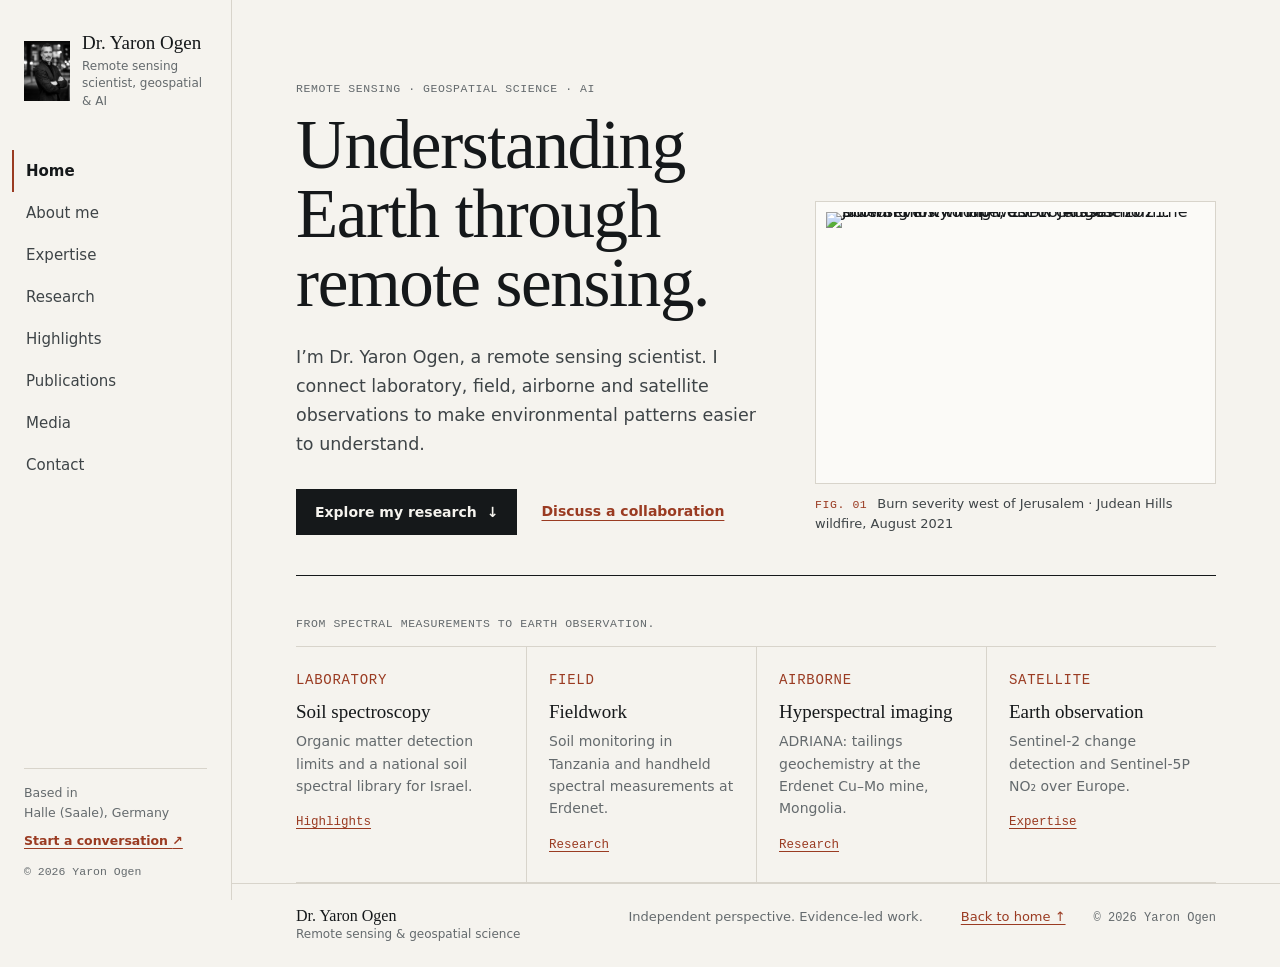
==== commit 3a86f76b: "Redesign: scientific editorial visual identity - Light map-paper palette taken from the figures, sin" ====
--- a/index.html
+++ b/index.html
@@ -3,14 +3,16 @@
   <head>
     <meta charset="utf-8">
     <meta name="viewport" content="width=device-width, initial-scale=1">
-    <meta name="theme-color" content="#101312">
+    <meta name="theme-color" content="#F5F3EE">
     <meta name="description" content="Dr. Yaron Ogen &mdash; remote sensing scientist and consultant working across soil spectroscopy, Earth observation and geospatial modelling.">
     <meta property="og:title" content="Dr. Yaron Ogen &mdash; Remote sensing &amp; geospatial science">
     <meta property="og:description" content="Research-led remote sensing, environmental science and geospatial analytics.">
     <meta property="og:type" content="website">
     <title>Dr. Yaron Ogen &mdash; Remote sensing &amp; geospatial science</title>
-    <link rel="stylesheet" href="styles.css?v=62">
-    <script src="script.js?v=19" defer></script>
+    <link rel="preload" href="fonts/newsreader-latin-400-normal.woff2" as="font" type="font/woff2" crossorigin>
+    <link rel="preload" href="fonts/ibm-plex-sans-latin-400-normal.woff2" as="font" type="font/woff2" crossorigin>
+    <link rel="stylesheet" href="styles.css?v=64">
+    <script src="script.js?v=21" defer></script>
   </head>
   <body>
     <a class="skip-link" href="#main">Skip to content</a>
@@ -19,54 +21,62 @@
         <button class="wordmark-photo-button" type="button" data-portrait-open aria-label="Enlarge photo of Dr. Yaron Ogen"><span class="wordmark-mark wordmark-photo" aria-hidden="true"><img src="images/About me/image_portfolio.jpg" alt="" width="896" height="1195" decoding="async"></span></button>
         <a class="wordmark-text" href="#home" aria-label="Dr. Yaron Ogen, home">Dr. Yaron Ogen<span class="wordmark-sub">Remote sensing scientist &middot; Geospatial &amp; AI</span></a>
       </div>
+      <button class="menu-button" type="button" aria-expanded="false" aria-controls="site-menu" aria-label="Open menu"><span></span><span></span><span></span></button>
     </header>
-    <aside class="site-sidebar" aria-label="Portfolio navigation">
+    <aside class="site-sidebar" id="site-menu" aria-label="Portfolio navigation">
       <div class="wordmark sidebar-wordmark">
         <button class="wordmark-photo-button" type="button" data-portrait-open aria-label="Enlarge photo of Dr. Yaron Ogen"><span class="wordmark-mark wordmark-photo" aria-hidden="true"><img src="images/About me/image_portfolio.jpg" alt="" width="896" height="1195" decoding="async"></span></button>
         <a class="wordmark-text" href="#home" aria-label="Dr. Yaron Ogen, home">Dr. Yaron Ogen<span class="wordmark-sub">Remote sensing scientist, geospatial &amp; AI</span></a>
       </div>
       <nav class="primary-nav" id="primary-nav" aria-label="Main navigation">
-        <a href="#home" data-page-link="home" aria-current="page"><span>Home</span><small>01</small></a>
-        <a href="#about" data-page-link="about"><span>About me</span><small>02</small></a>
-        <a href="#expertise" data-page-link="expertise"><span>Expertise</span><small>03</small></a>
-        <a href="#research" data-page-link="research"><span>Research</span><small>04</small></a>
-        <a href="#highlights" data-page-link="highlights"><span>Highlights</span><small>05</small></a>
-        <a href="#publications" data-page-link="publications"><span>Publications</span><small>06</small></a>
-        <a href="#media" data-page-link="media"><span>Media</span><small>07</small></a>
-        <a href="#contact" data-page-link="contact"><span>Contact</span><small>08</small></a>
+        <a href="#home" data-page-link="home" aria-current="page"><span>Home</span></a>
+        <a href="#about" data-page-link="about"><span>About me</span></a>
+        <a href="#expertise" data-page-link="expertise"><span>Expertise</span></a>
+        <a href="#research" data-page-link="research"><span>Research</span></a>
+        <a href="#highlights" data-page-link="highlights"><span>Highlights</span></a>
+        <a href="#publications" data-page-link="publications"><span>Publications</span></a>
+        <a href="#media" data-page-link="media"><span>Media</span></a>
+        <a href="#contact" data-page-link="contact"><span>Contact</span></a>
       </nav>
       <div class="sidebar-footer"><p>Based in<br>Halle (Saale), Germany</p><a href="#contact" data-page-link="contact">Start a conversation <span aria-hidden="true">&#8599;</span></a><small>&copy; <span id="sidebar-year">2026</span> Yaron Ogen</small></div>
     </aside>
 
     <main id="main" class="main-content" tabindex="-1">
       <p class="screen-reader-only" id="page-announcement" role="status" aria-live="polite"></p>
-      <section class="hero section-wrap page-view" id="home" data-page-title="Home" aria-labelledby="hero-title">
-        <p class="eyebrow"><span class="status-dot" aria-hidden="true"></span> Remote sensing &middot; environmental science</p>
-        <figure class="hero-banner"><img src="images/Home/Home_image.jpg" width="1600" height="656" decoding="async" alt="Illustrated overview of remote sensing workflows: a satellite and an aircraft collect spectral data over a tailings pond and forested hills, a handheld spectrometer measures soil on site, a soil profile shows its layers, and the data flows into an AI model that produces maps and estimates."></figure>
-        <div class="hero-copy">
-          <h1 id="hero-title">Understanding Earth through <em>remote sensing.</em></h1>
-          <p class="hero-intro">I&rsquo;m Dr. Yaron Ogen, a remote sensing scientist. I connect laboratory, field, airborne and satellite observations to make environmental patterns easier to understand.</p>
-          <div class="hero-actions"><a class="button button-dark" href="#research">Explore my research <span aria-hidden="true">&#8595;</span></a><a class="text-link" href="#contact">Discuss a collaboration <span aria-hidden="true">&#8599;</span></a></div>
-          <div class="hero-note"><span class="note-rule" aria-hidden="true"></span><span>From spectral measurements to Earth observation.</span></div>
-        </div>
-        <div class="hero-side-label" aria-hidden="true">Science in context &middot; Halle, Germany</div>
+      <div class="home-page page-view" id="home" data-page-title="Home">
+        <section class="hero" aria-labelledby="hero-title">
+          <div class="hero-copy">
+            <p class="eyebrow">Remote sensing &middot; Geospatial science &middot; AI</p>
+            <h1 id="hero-title">Understanding Earth through remote sensing.</h1>
+            <p class="hero-intro">I&rsquo;m Dr. Yaron Ogen, a remote sensing scientist. I connect laboratory, field, airborne and satellite observations to make environmental patterns easier to understand.</p>
+            <div class="hero-actions"><a class="button" href="#research">Explore my research <span aria-hidden="true">&#8595;</span></a><a class="text-link" href="#contact">Discuss a collaboration</a></div>
+          </div>
+          <figure class="hero-plate"><button class="image-lightbox-trigger" type="button" aria-label="Open burn severity map larger"><img src="assets/img/severity.webp" width="1600" height="1101" decoding="async" fetchpriority="high" alt="Burn severity map west of Jerusalem showing low to high dNBR classes from the Judean Hills wildfire, 15&ndash;18 August 2021."><span class="image-zoom-hint" aria-hidden="true">View larger <span>&#8599;</span></span></button><figcaption><span class="fig-no">Fig. 01</span>Burn severity west of Jerusalem &middot; Judean Hills wildfire, August 2021</figcaption></figure>
+        </section>
+        <section class="scales-block" aria-labelledby="scales-title">
+          <p class="scales-intro" id="scales-title">From spectral measurements to Earth observation.</p>
+          <ul class="scales">
+            <li><p class="label">Laboratory</p><h2>Soil spectroscopy</h2><p>Organic matter detection limits and a national soil spectral library for Israel.</p><a href="#highlights">Highlights</a></li>
+            <li><p class="label">Field</p><h2>Fieldwork</h2><p>Soil monitoring in Tanzania and handheld spectral measurements at Erdenet.</p><a href="#research">Research</a></li>
+            <li><p class="label">Airborne</p><h2>Hyperspectral imaging</h2><p>ADRIANA: tailings geochemistry at the Erdenet Cu&ndash;Mo mine, Mongolia.</p><a href="#research">Research</a></li>
+            <li><p class="label">Satellite</p><h2>Earth observation</h2><p>Sentinel-2 change detection and Sentinel-5P NO&#8322; over Europe.</p><a href="#expertise">Expertise</a></li>
+          </ul>
+        </section>
+      </div>
+
+      <section class="section section-wrap page-view" id="expertise" data-page-title="Expertise" aria-labelledby="expertise-title">
+        <div class="section-heading"><div><p class="eyebrow">Areas of expertise</p><h2 id="expertise-title">Geospatial science,<br>put to work.</h2></div><p class="heading-aside">Services and methods across environmental monitoring, image analysis and spatial modelling.</p></div>
+        <div class="expertise-grid expertise-services">
+          <article class="expertise-card service-card"><figure class="service-image"><button class="image-lightbox-trigger" type="button" aria-label="Open burn severity map larger"><img src="assets/img/severity.webp" width="1600" height="1101" loading="lazy" decoding="async" alt="Burn severity map west of Jerusalem showing low to high dNBR classes from the Judean Hills wildfire, 15&ndash;18 August 2021."><span class="image-zoom-hint" aria-hidden="true">View larger <span>&#8599;</span></span></button><figcaption>Burn severity west of Jerusalem &middot; Judean Hills wildfire, August 2021</figcaption></figure><h3>Forest monitoring &amp; fire assessment</h3><p>Assess fire impacts and track forest condition before and after disturbance.</p><ul><li>Forest fire severity assessment</li><li>Burn scar mapping</li><li>Post-fire recovery monitoring</li><li>Forest loss and gain assessment</li><li>Forest disturbance detection</li><li>Forest canopy monitoring</li></ul></article>
+          <article class="expertise-card service-card"><figure class="service-image"><button class="image-lightbox-trigger" type="button" aria-label="Open larger view: Time series & change detection" data-lightbox-src="images/Expertise/ndvi_timeseries.png" data-lightbox-alt="Line chart of field-mean NDVI from 2018 to 2026 for a field in Saxony-Anhalt. Each year shows a rise to a seasonal peak and a fall to a low, with a shaded band for the spread within the field and a dark line for the 45-day median." data-lightbox-caption="Field-mean NDVI for a field in Saxony-Anhalt, from Sentinel-2 imagery, 2018&ndash;2026." data-lightbox-width="2112" data-lightbox-height="928"><img src="assets/img/ndvi-timeseries.webp" width="1400" height="615" loading="lazy" decoding="async" alt="Line chart of field-mean NDVI from 2018 to 2026 for a field in Saxony-Anhalt. Each year shows a rise to a seasonal peak and a fall to a low, with a shaded band for the spread within the field and a dark line for the 45-day median."><span class="image-zoom-hint" aria-hidden="true">View larger <span>&#8599;</span></span></button><figcaption>Field-mean NDVI for a field in Saxony-Anhalt, from Sentinel-2 imagery, 2018&ndash;2026.</figcaption></figure><h3>Time series &amp; change detection</h3><p>Use repeat observations to identify environmental change and long-term patterns.</p><ul><li>Satellite time-series analysis</li><li>Multi-temporal image analysis</li><li>Environmental change detection</li><li>Historical land surface monitoring</li><li>Long-term trend assessment</li><li>Automated change detection</li></ul></article>
+          <article class="expertise-card service-card"><figure class="service-image"><button class="image-lightbox-trigger" type="button" aria-label="Open larger view: Vegetation & ecosystem monitoring" data-lightbox-src="images/Expertise/crops.png" data-lightbox-alt="NDVI map of vineyard plots seen from above, coloured from purple for an NDVI of 0 to red for an NDVI of 0.7. Red and orange plots have higher vegetation index values, and purple plots have the lowest." data-lightbox-caption="NDVI maps of vineyards. Colours run from 0 (purple) to 0.7 (red)." data-lightbox-width="990" data-lightbox-height="562"><img src="assets/img/vineyard-ndvi.webp" width="990" height="562" loading="lazy" decoding="async" alt="NDVI map of vineyard plots seen from above, coloured from purple for an NDVI of 0 to red for an NDVI of 0.7. Red and orange plots have higher vegetation index values, and purple plots have the lowest."><span class="image-zoom-hint" aria-hidden="true">View larger <span>&#8599;</span></span></button><figcaption>NDVI maps of vineyards. Colours run from 0 (purple) to 0.7 (red).</figcaption></figure><h3>Vegetation &amp; ecosystem monitoring</h3><p>Characterise vegetation condition, seasonal cycles and ecosystem response.</p><ul><li>Vegetation health assessment</li><li>Vegetation phenology</li><li>Seasonal vegetation dynamics</li><li>Drought and vegetation stress monitoring</li><li>Spectral vegetation indices</li><li>Ecosystem condition assessment</li></ul></article>
+          <article class="expertise-card service-card"><figure class="service-image"><button class="image-lightbox-trigger" type="button" aria-label="Open larger view: Soil & environmental modelling" data-lightbox-src="images/Expertise/soilModel_pH_class_100pct.png" data-lightbox-alt="pH classification map of a modelled field area, with each area coloured by one of five pH classes (A to E). A bar chart at the right shows the percentage of the area in each class." data-lightbox-caption="Modelled pH classes (A&ndash;E) across the area. Bars show the share of the area in each class." data-lightbox-width="3315" data-lightbox-height="2430"><img src="assets/img/soil-ph-classes.webp" width="1400" height="1026" loading="lazy" decoding="async" alt="pH classification map of a modelled field area, with each area coloured by one of five pH classes (A to E). A bar chart at the right shows the percentage of the area in each class."><span class="image-zoom-hint" aria-hidden="true">View larger <span>&#8599;</span></span></button><figcaption>Modelled pH classes (A&ndash;E) across the area. Bars show the share of the area in each class.</figcaption></figure><h3>Soil &amp; environmental modelling</h3><p>Combine spectroscopy, Earth observation and field measurements for soil and environmental analysis.</p><ul><li>Digital soil mapping</li><li>Soil property prediction</li><li>Soil spectroscopy</li><li>Machine learning-based soil modelling</li><li>Environmental modelling</li><li>Satellite, field and laboratory data integration</li></ul></article>
+          <article class="expertise-card service-card"><figure class="service-image"><button class="image-lightbox-trigger" type="button" aria-label="Open larger view: Land use & land cover" data-lightbox-src="images/Expertise/amazonas_manaus_forest_loss.png" data-lightbox-alt="Three forest maps of an area north of Manaus, Brazil. Forest and non-forest for 2018 and for January to October 2026 are shown in green and beige, and a third map marks in red the forest of 2018 that is not forest in 2026, about 9.2 km² or 15.3% of the 2018 forest." data-lightbox-caption="Forest loss north of Manaus, Amazonas, 2018&ndash;2026, from Sentinel-2 imagery." data-lightbox-width="2346" data-lightbox-height="1045"><img src="assets/img/manaus-forest-loss.webp" width="1600" height="713" loading="lazy" decoding="async" alt="Three forest maps of an area north of Manaus, Brazil. Forest and non-forest for 2018 and for January to October 2026 are shown in green and beige, and a third map marks in red the forest of 2018 that is not forest in 2026, about 9.2 km² or 15.3% of the 2018 forest."><span class="image-zoom-hint" aria-hidden="true">View larger <span>&#8599;</span></span></button><figcaption>Forest loss north of Manaus, Amazonas, 2018&ndash;2026, from Sentinel-2 imagery.</figcaption></figure><h3>Land use &amp; land cover</h3><p>Map land cover and land use, and analyse how they change over time.</p><ul><li>Land use classification</li><li>Land cover mapping</li><li>Land cover change detection</li><li>Object identification</li><li>Feature extraction</li><li>Machine learning classification</li></ul></article>
+          </div>
       </section>
 
-      <section class="ticker" aria-label="Specialist areas"><div class="ticker-track"><span>Soil spectroscopy</span><i aria-hidden="true">&#10035;</i><span>Hyperspectral imaging</span><i aria-hidden="true">&#10035;</i><span>Geospatial modelling</span><i aria-hidden="true">&#10035;</i><span>Earth observation</span><i aria-hidden="true">&#10035;</i><span>Environmental science</span><i aria-hidden="true">&#10035;</i><span>Machine learning</span><i aria-hidden="true">&#10035;</i></div></section>
-
-      <section class="section section-wrap page-view" id="expertise" data-page-title="Expertise" aria-labelledby="expertise-title">
-        <div class="section-heading"><div><p class="eyebrow">03 / Areas of expertise</p><h2 id="expertise-title">Geospatial science,<br><em>put to work.</em></h2></div><p class="heading-aside">Services and methods across environmental monitoring, image analysis and spatial modelling.</p></div>
-        <div class="expertise-grid expertise-services">
-          <article class="expertise-card service-card"><span class="card-number">01</span><h3>Forest monitoring &amp; fire assessment</h3><p>Assess fire impacts and track forest condition before and after disturbance.</p><figure class="service-image"><button class="image-lightbox-trigger" type="button" aria-label="Open burn severity map larger"><img src="severity.png" width="2208" height="1520" loading="lazy" decoding="async" style="aspect-ratio:2208/1520" alt="Burn severity map west of Jerusalem showing low to high dNBR classes from the Judean Hills wildfire, 15&ndash;18 August 2021."><span class="image-zoom-hint" aria-hidden="true">View larger <span>&#8599;</span></span></button><figcaption>Burn severity west of Jerusalem &middot; Judean Hills wildfire, August 2021</figcaption></figure><ul><li>Forest fire severity assessment</li><li>Burn scar mapping</li><li>Post-fire recovery monitoring</li><li>Forest loss and gain assessment</li><li>Forest disturbance detection</li><li>Forest canopy monitoring</li></ul></article>
-          <article class="expertise-card service-card"><span class="card-number">02</span><h3>Time series &amp; change detection</h3><p>Use repeat observations to identify environmental change and long-term patterns.</p><figure class="service-image"><button class="image-lightbox-trigger" type="button" aria-label="Open larger view: Time series & change detection" data-lightbox-src="images/Expertise/ndvi_timeseries.png" data-lightbox-alt="Line chart of field-mean NDVI from 2018 to 2026 for a field in Saxony-Anhalt. Each year shows a rise to a seasonal peak and a fall to a low, with a shaded band for the spread within the field and a dark line for the 45-day median." data-lightbox-caption="Field-mean NDVI for a field in Saxony-Anhalt, from Sentinel-2 imagery, 2018&ndash;2026." data-lightbox-width="2112" data-lightbox-height="928"><img src="images/Expertise/ndvi_timeseries.png" width="2112" height="928" loading="lazy" decoding="async" style="aspect-ratio:2112/928" alt="Line chart of field-mean NDVI from 2018 to 2026 for a field in Saxony-Anhalt. Each year shows a rise to a seasonal peak and a fall to a low, with a shaded band for the spread within the field and a dark line for the 45-day median."><span class="image-zoom-hint" aria-hidden="true">View larger <span>&#8599;</span></span></button><figcaption>Field-mean NDVI for a field in Saxony-Anhalt, from Sentinel-2 imagery, 2018&ndash;2026.</figcaption></figure><ul><li>Satellite time-series analysis</li><li>Multi-temporal image analysis</li><li>Environmental change detection</li><li>Historical land surface monitoring</li><li>Long-term trend assessment</li><li>Automated change detection</li></ul></article>
-          <article class="expertise-card service-card"><span class="card-number">03</span><h3>Vegetation &amp; ecosystem monitoring</h3><p>Characterise vegetation condition, seasonal cycles and ecosystem response.</p><figure class="service-image"><button class="image-lightbox-trigger" type="button" aria-label="Open larger view: Vegetation & ecosystem monitoring" data-lightbox-src="images/Expertise/crops.png" data-lightbox-alt="NDVI map of vineyard plots seen from above, coloured from purple for an NDVI of 0 to red for an NDVI of 0.7. Red and orange plots have higher vegetation index values, and purple plots have the lowest." data-lightbox-caption="NDVI maps of vineyards. Colours run from 0 (purple) to 0.7 (red)." data-lightbox-width="990" data-lightbox-height="562"><img src="images/Expertise/crops.png" width="990" height="562" loading="lazy" decoding="async" style="aspect-ratio:990/562" alt="NDVI map of vineyard plots seen from above, coloured from purple for an NDVI of 0 to red for an NDVI of 0.7. Red and orange plots have higher vegetation index values, and purple plots have the lowest."><span class="image-zoom-hint" aria-hidden="true">View larger <span>&#8599;</span></span></button><figcaption>NDVI maps of vineyards. Colours run from 0 (purple) to 0.7 (red).</figcaption></figure><ul><li>Vegetation health assessment</li><li>Vegetation phenology</li><li>Seasonal vegetation dynamics</li><li>Drought and vegetation stress monitoring</li><li>Spectral vegetation indices</li><li>Ecosystem condition assessment</li></ul></article>
-          <article class="expertise-card service-card"><span class="card-number">04</span><h3>Soil &amp; environmental modelling</h3><p>Combine spectroscopy, Earth observation and field measurements for soil and environmental analysis.</p><figure class="service-image"><button class="image-lightbox-trigger" type="button" aria-label="Open larger view: Soil & environmental modelling" data-lightbox-src="images/Expertise/soilModel_pH_class_100pct.png" data-lightbox-alt="pH classification map of a modelled field area, with each area coloured by one of five pH classes (A to E). A bar chart at the right shows the percentage of the area in each class." data-lightbox-caption="Modelled pH classes (A&ndash;E) across the area. Bars show the share of the area in each class." data-lightbox-width="3315" data-lightbox-height="2430"><img src="images/Expertise/soilModel_pH_class_100pct.png" width="3315" height="2430" loading="lazy" decoding="async" style="aspect-ratio:3315/2430" alt="pH classification map of a modelled field area, with each area coloured by one of five pH classes (A to E). A bar chart at the right shows the percentage of the area in each class."><span class="image-zoom-hint" aria-hidden="true">View larger <span>&#8599;</span></span></button><figcaption>Modelled pH classes (A&ndash;E) across the area. Bars show the share of the area in each class.</figcaption></figure><ul><li>Digital soil mapping</li><li>Soil property prediction</li><li>Soil spectroscopy</li><li>Machine learning-based soil modelling</li><li>Environmental modelling</li><li>Satellite, field and laboratory data integration</li></ul></article>
-          <article class="expertise-card service-card"><span class="card-number">05</span><h3>Land use &amp; land cover</h3><p>Map land cover and land use, and analyse how they change over time.</p><figure class="service-image"><button class="image-lightbox-trigger" type="button" aria-label="Open larger view: Land use & land cover" data-lightbox-src="images/Expertise/amazonas_manaus_forest_loss.png" data-lightbox-alt="Three forest maps of an area north of Manaus, Brazil. Forest and non-forest for 2018 and for January to October 2026 are shown in green and beige, and a third map marks in red the forest of 2018 that is not forest in 2026, about 9.2 km² or 15.3% of the 2018 forest." data-lightbox-caption="Forest loss north of Manaus, Amazonas, 2018&ndash;2026, from Sentinel-2 imagery." data-lightbox-width="2346" data-lightbox-height="1045"><img src="images/Expertise/amazonas_manaus_forest_loss.png" width="2346" height="1045" loading="lazy" decoding="async" style="aspect-ratio:2346/1045" alt="Three forest maps of an area north of Manaus, Brazil. Forest and non-forest for 2018 and for January to October 2026 are shown in green and beige, and a third map marks in red the forest of 2018 that is not forest in 2026, about 9.2 km² or 15.3% of the 2018 forest."><span class="image-zoom-hint" aria-hidden="true">View larger <span>&#8599;</span></span></button><figcaption>Forest loss north of Manaus, Amazonas, 2018&ndash;2026, from Sentinel-2 imagery.</figcaption></figure><ul><li>Land use classification</li><li>Land cover mapping</li><li>Land cover change detection</li><li>Object identification</li><li>Feature extraction</li><li>Machine learning classification</li></ul></article>
-          </div>
-      </section>
-
       <section class="section section-wrap research-projects-page page-view" id="research" data-page-title="Research" aria-labelledby="projects-title">
-        <div class="section-heading"><div><p class="eyebrow">04 / Research &amp; projects</p><h2 id="projects-title">Questions pursued<br>across <em>scales.</em></h2></div></div>
+        <div class="section-heading"><div><p class="eyebrow">Research &amp; projects</p><h2 id="projects-title">Questions pursued<br>across scales.</h2></div></div>
         <div class="research-project-grid">
           <article class="research-project-card research-row"><div class="research-row-media"><div class="project-folder-gallery" data-project-gallery="SSL"></div></div><div class="research-row-copy"><p class="project-meta">Project manager &middot; Israel</p><h3>National soil spectral library</h3><p class="research-summary">Managed the development of a national spectral library for the soils of Israel at Tel Aviv University&rsquo;s Remote Sensing Laboratory, funded by Israel&rsquo;s Ministry of Agriculture.</p><button class="read-more-open" type="button" aria-haspopup="dialog" aria-controls="readmore-1">Read more <span aria-hidden="true">&#8594;</span></button><span class="project-topic">Soil spectroscopy &middot; Soil mapping</span></div><dialog class="read-more-dialog" id="readmore-1" aria-labelledby="readmore-1-title"><div class="read-more-toolbar"><div><p class="eyebrow">Project manager &middot; Israel</p><h2 id="readmore-1-title">National soil spectral library</h2></div><button class="read-more-close" type="button" aria-label="Close full text"><span aria-hidden="true">&times;</span></button></div><div class="read-more-body"><figure class="read-more-figure"><img src="images/Research/SSL/soilcores.jpg" width="1011" height="755" alt="Crew operating a tracked Geoprobe soil-coring rig between rows of trees in an orchard, with the drill mast raised above the ground."><figcaption>Soil coring in an orchard</figcaption></figure><p>Managed the development of a national spectral library for the soils of Israel at Tel Aviv University&rsquo;s Remote Sensing Laboratory, funded by Israel&rsquo;s Ministry of Agriculture.</p><p>The library supports agriculture, environmental protection and planning, and serves students and researchers for teaching and study. In its first year, the work focused on locating soil sources across Israel, including soil survey archives and collections, bringing them to the laboratory, and cataloguing and archiving them. The samples were measured spectrally with standard methods used worldwide.</p><p>About 4,500 soil samples have been collected so far, and around 3,000 of them have been measured spectrally. The measured samples are archived digitally with their chemical and physical data and their spatial position. Selected soil properties have been mapped and statistical models built. The second year will add samples to the library and develop a web portal where end users can retrieve the archived information.</p><span class="project-topic">Soil spectroscopy &middot; Soil mapping</span></div></dialog></article>
           <article class="research-project-card research-row"><div class="research-row-media"><div class="project-folder-gallery" data-project-gallery="Psoriasis"></div></div><div class="research-row-copy"><p class="project-meta">Research &middot; Dead Sea, Israel</p><h3>Psoriasis &mdash; hyperspectral correlations with biochemical markers</h3><p class="research-summary">I used a portable spectroradiometer (350&ndash;2,500 nm) to measure psoriatic and healthy skin on the elbow of eight participants, before treatment and four weeks later at the Dead Sea. The spectra were then compared with biochemical markers sampled from the skin.</p><button class="read-more-open" type="button" aria-haspopup="dialog" aria-controls="readmore-2">Read more <span aria-hidden="true">&#8594;</span></button><span class="project-topic">Hyperspectral imaging &middot; Dermatology &middot; Biochemical markers</span></div><dialog class="read-more-dialog" id="readmore-2" aria-labelledby="readmore-2-title"><div class="read-more-toolbar"><div><p class="eyebrow">Research &middot; Dead Sea, Israel</p><h2 id="readmore-2-title">Psoriasis &mdash; hyperspectral correlations with biochemical markers</h2></div><button class="read-more-close" type="button" aria-label="Close full text"><span aria-hidden="true">&times;</span></button></div><div class="read-more-body"><figure class="read-more-figure"><img src="images/Research/Psoriasis/graph.png" width="522" height="322" alt="Line graph of reflectance value against wavelength from 350 to 2,500 nm. The red line shows psoriatic skin and the blue line shows healthy skin from the same participant, both before treatment. The main difference is in the visible range, 350 to 610 nm."><figcaption>Psoriatic vs healthy skin before treatment; main difference in the visible range</figcaption></figure><p>I used a portable spectroradiometer (350&ndash;2,500 nm) to measure psoriatic and healthy skin on the elbow of eight participants, before treatment and four weeks later at the Dead Sea. The spectra were then compared with biochemical markers sampled from the skin.</p><p>In the graph, the largest difference between psoriatic and healthy skin is in the visible range (350&ndash;610 nm), where the oxyhemoglobin absorption bands at 418, 542 and 577 nm are deeper in psoriatic skin. Separately, the absorption depth near 1,777 nm and a derivative-based index (1,821 nm minus 1,727 nm) showed an inverse relation with the biochemical markers, suggesting lesion severity could be estimated without costly laboratory tests. These are preliminary results.</p><span class="project-topic">Hyperspectral imaging &middot; Dermatology &middot; Biochemical markers</span></div></dialog></article>
@@ -79,10 +89,10 @@
               </section>
 
       <section class="section section-wrap highlights-section page-view" id="highlights" data-page-title="Highlights" aria-labelledby="highlights-title">
-        <div class="section-heading"><div><p class="eyebrow">05 / Highlight publications</p><h2 id="highlights-title">Four papers, <em>and what is new.</em></h2></div><p class="heading-aside">Selected articles: the research, what was novel in the approach, and how the results stand out.</p></div>
-
-        <article class="highlight-pub">
-          <figure class="highlight-figure"><img src="images/Highlights/tailings-workflow.png" alt="Flowchart of the workflow. Tailing spectra are preprocessed and split into training and test sets. Two regression models (PLSR and RFR) and five classifiers are fitted. The best regression R&sup2; is compared with the simulated threshold R&sup2;t: above it, the regression result is reported; below it, the classification result is reported." loading="lazy"><figcaption>Workflow from the article (Figure 1). The R&sup2;t simulation sets the decision between a regression result and a classification result.</figcaption></figure>
+        <div class="section-heading"><div><p class="eyebrow">Highlight publications</p><h2 id="highlights-title">Four papers, and what is new.</h2></div><p class="heading-aside">Selected articles: the research, what was novel in the approach, and how the results stand out.</p></div>
+
+        <article class="highlight-pub">
+          <figure class="highlight-figure"><img src="assets/img/tailings-workflow.webp" width="1200" height="1362" decoding="async" alt="Flowchart of the workflow. Tailing spectra are preprocessed and split into training and test sets. Two regression models (PLSR and RFR) and five classifiers are fitted. The best regression R&sup2; is compared with the simulated threshold R&sup2;t: above it, the regression result is reported; below it, the classification result is reported."><figcaption>Workflow from the article (Figure 1). The R&sup2;t simulation sets the decision between a regression result and a classification result.</figcaption></figure>
           <div class="highlight-body">
             <p class="pub-meta">2022 &middot; European Journal of Remote Sensing 55, 453&ndash;470 &middot; Open access</p>
             <h3>A novel method for predicting the geochemical composition of tailings with laboratory, field and hyperspectral airborne data</h3>
@@ -112,7 +122,7 @@
         </article>
 
         <article class="highlight-pub">
-          <figure class="highlight-figure"><img src="images/Highlights/om-detection-limit-samples.png" alt="Soil and compost samples laid out in sample trays. The samples range from pale sand to dark brown, reflecting different soil types and organic matter contents." loading="lazy"><figcaption>Soil and compost sample series prepared for the point and imaging spectral measurements.</figcaption></figure>
+          <figure class="highlight-figure"><img src="assets/img/om-detection-limit-samples.webp" width="1000" height="1049" decoding="async" alt="Soil and compost samples laid out in sample trays. The samples range from pale sand to dark brown, reflecting different soil types and organic matter contents." loading="lazy"><figcaption>Soil and compost sample series prepared for the point and imaging spectral measurements.</figcaption></figure>
           <div class="highlight-body">
             <p class="pub-meta">2018 &middot; Geoderma 321, 100&ndash;109</p>
             <h3>Evaluating the detection limit of organic matter using point and imaging spectroscopy</h3>
@@ -131,7 +141,7 @@
         </article>
 
         <article class="highlight-pub">
-          <figure class="highlight-figure"><img src="images/Highlights/cluster-sam-gradient.png" alt="Four scatter plots of 1,480 soil samples placed by spectral angle (SAM, horizontal axis) and spectral gradient (vertical axis). Each plot is coloured by one property: CaCO3, organic matter, sand and clay content. Samples with similar spectra sit close together, which is the basis for forming clusters." loading="lazy"><figcaption>Samples in SAM&ndash;gradient space, coloured by soil property (Figure 4 of the article). The same space was used to group the soils into clusters.</figcaption></figure>
+          <figure class="highlight-figure"><img src="assets/img/cluster-sam-gradient.webp" width="1200" height="880" decoding="async" alt="Four scatter plots of 1,480 soil samples placed by spectral angle (SAM, horizontal axis) and spectral gradient (vertical axis). Each plot is coloured by one property: CaCO3, organic matter, sand and clay content. Samples with similar spectra sit close together, which is the basis for forming clusters." loading="lazy"><figcaption>Samples in SAM&ndash;gradient space, coloured by soil property (Figure 4 of the article). The same space was used to group the soils into clusters.</figcaption></figure>
           <div class="highlight-body">
             <p class="pub-meta">2019 &middot; Geoderma 340, 175&ndash;184</p>
             <h3>Cluster-based spectral models for a robust assessment of soil properties</h3>
@@ -150,7 +160,7 @@
         </article>
 
         <article class="highlight-pub">
-          <figure class="highlight-figure"><img src="images/Highlights/no2-tropospheric-no2-map.jpg" width="711" height="522" alt="Map of Europe shaded by tropospheric NO2 concentration, from low (blue) to high (red), with the highest values over northern Italy and the Po Valley. Country names are marked for Spain, France, Germany and Italy." loading="lazy"><figcaption>Tropospheric NO&#8322; distribution over Europe (Figure 1 of the article).</figcaption></figure>
+          <figure class="highlight-figure"><img src="assets/img/no2-tropospheric-no2-map.webp" width="711" height="522" decoding="async" alt="Map of Europe shaded by tropospheric NO2 concentration, from low (blue) to high (red), with the highest values over northern Italy and the Po Valley. Country names are marked for Spain, France, Germany and Italy." loading="lazy"><figcaption>Tropospheric NO&#8322; distribution over Europe (Figure 1 of the article).</figcaption></figure>
           <div class="highlight-body">
             <p class="pub-meta">2020 &middot; Science of the Total Environment 726, 138605 &middot; Short communication &middot; Single author</p>
             <p class="citation-count"><strong>1,056</strong> citations on Google Scholar (checked 20 Oct 2026)</p>
@@ -171,31 +181,31 @@
         </article>
       </section>
 
-      <section class="section section-wrap research-section page-view" id="publications" data-page-title="Publications" aria-labelledby="research-title"><div class="section-heading"><div><p class="eyebrow">06 / Peer-reviewed publications</p><h2 id="research-title">Papers, with<br><em>links to the source.</em></h2></div><p class="heading-aside">All 15 peer-reviewed publications listed in my CV. Each article links to its DOI record.</p></div><div class="publication-list">
-        <article class="publication"><span class="pub-year">2022</span><div><h3>A novel method for predicting the geochemical composition of tailings with laboratory field and hyperspectral airborne data using a regression and classification-based approach</h3><p>Y. Ogen, M. Denk, C. Glaesser, H. Eichstaedt &middot; <em>European Journal of Remote Sensing</em>, 55, 453&ndash;470</p><a class="article-link" href="https://doi.org/10.1080/22797254.2022.2104173" target="_blank" rel="noopener noreferrer">Read article <span aria-hidden="true">&#8599;</span></a></div><span class="pub-type">Hyperspectral<br>geochemistry</span></article>
-        <article class="publication"><span class="pub-year">2022</span><div><h3>Aggregate size distribution of arid and semiarid laboratory soils (&lt;2 mm) as predicted by VIS&ndash;NIR&ndash;SWIR spectroscopy</h3><p>E. Ben-Dor, N. Francos, Y. Ogen, A. Banin &middot; <em>Geoderma</em>, 416, 115819</p><a class="article-link" href="https://doi.org/10.1016/j.geoderma.2022.115819" target="_blank" rel="noopener noreferrer">Read article <span aria-hidden="true">&#8599;</span></a></div><span class="pub-type">Soil<br>spectroscopy</span></article>
-        <article class="publication"><span class="pub-year">2021</span><div><h3>Quantification of the spectral variability of ore-bearing granodiorite under supervised and semisupervised conditions: an upscaling approach</h3><p>Y. Ogen, M. Denk, C. Glaesser, H. Eichstaedt, R. Kahnt, R. Loeser, R. Suppes, R. Chimeddorj, T. Tsedenbaljir, U. Alyeksandr, et al. &middot; <em>Journal of Spectroscopy</em>, 2021, e2580827</p><a class="article-link" href="https://doi.org/10.1155/2021/2580827" target="_blank" rel="noopener noreferrer">Read article <span aria-hidden="true">&#8599;</span></a></div><span class="pub-type">Mineral<br>spectroscopy</span></article>
-        <article class="publication"><span class="pub-year">2021</span><div><h3>Spectral assessment of organic matter with different composition using reflectance spectroscopy</h3><p>N. Francos, Y. Ogen, E. Ben-Dor &middot; <em>Remote Sensing</em>, 13, 1549</p><a class="article-link" href="https://doi.org/10.3390/rs13081549" target="_blank" rel="noopener noreferrer">Read article <span aria-hidden="true">&#8599;</span></a></div><span class="pub-type">Organic<br>matter</span></article>
-        <article class="publication"><span class="pub-year">2020</span><div><h3>Quantitative estimation of clay minerals in airborne hyperspectral data using a calibration field</h3><p>H. Eichstaedt, T. Tsedenbaljir, R. Kahnt, M. Denk, Y. Ogen, C. Glaesser, R. Loeser, R. Suppes, U. Alyeksandr, T. Oyunbuyan, et al. &middot; <em>Journal of Applied Remote Sensing</em>, 14, 034524</p><a class="article-link" href="https://doi.org/10.1117/1.jrs.14.034524" target="_blank" rel="noopener noreferrer">Read article <span aria-hidden="true">&#8599;</span></a></div><span class="pub-type">Airborne<br>hyperspectral</span></article>
-        <article class="publication"><span class="pub-year">2020</span><div><h3>Assessing nitrogen dioxide (NO&#8322;) levels as a contributing factor to coronavirus (COVID-19) fatality</h3><p>Y. Ogen &middot; <em>Science of the Total Environment</em>, 726, 138605</p><a class="article-link" href="https://doi.org/10.1016/j.scitotenv.2020.138605" target="_blank" rel="noopener noreferrer">Read article <span aria-hidden="true">&#8599;</span></a></div><span class="pub-type">Environmental<br>science</span></article>
-        <article class="publication"><span class="pub-year">2020</span><div><h3>Response to the commentary by Alexandra A. Chudnovsky on &ldquo;Assessing nitrogen dioxide (NO&#8322;) levels as a contributing factor to coronavirus (COVID-19) fatality&rdquo;</h3><p>Y. Ogen &middot; <em>Science of the Total Environment</em>, 740, 139239</p><a class="article-link" href="https://doi.org/10.1016/j.scitotenv.2020.139239" target="_blank" rel="noopener noreferrer">Read article <span aria-hidden="true">&#8599;</span></a></div><span class="pub-type">Author<br>response</span></article>
-        <article class="publication"><span class="pub-year">2020</span><div><h3>Response to the commentary by Pisoni, E. and Van Dingenen, R. on &ldquo;Assessing nitrogen dioxide (NO&#8322;) levels as a contributing factor to coronavirus (COVID-19) fatality&rdquo;</h3><p>Y. Ogen &middot; <em>Science of the Total Environment</em>, 738, 140672</p><a class="article-link" href="https://doi.org/10.1016/j.scitotenv.2020.140672" target="_blank" rel="noopener noreferrer">Read article <span aria-hidden="true">&#8599;</span></a></div><span class="pub-type">Author<br>response</span></article>
-        <article class="publication"><span class="pub-year">2020</span><div><h3>An integrated methodology using open soil spectral libraries and Earth observation data for soil organic carbon estimations in support of soil-related SDGs</h3><p>N. Tziolas, N. Tsakiridis, Y. Ogen, E. Kalopesa, E. Ben-Dor, J. Theocharis, G. Zalidis · <em>Remote Sensing of Environment</em>, 244, 111793</p><a class="article-link" href="https://doi.org/10.1016/j.rse.2020.111793" target="_blank" rel="noopener noreferrer">Read article <span aria-hidden="true">↗</span></a></div><span class="pub-type">Soil carbon<br>Earth observation</span></article>
-        <article class="publication"><span class="pub-year">2019</span><div><h3>Removing the moisture effect on soil reflectance properties: a case study of clay-content prediction</h3><p>Y. Ogen, S. Faigenbaum-Golovin, A. Granot, Y. Shkolnisky, N. Goldshleger, E. Ben-Dor · <em>Pedosphere</em>, 29(4), 421–431</p><a class="article-link" href="https://doi.org/10.1016/s1002-0160(19)60811-8" target="_blank" rel="noopener noreferrer">Read article <span aria-hidden="true">↗</span></a></div><span class="pub-type">Soil<br>Moisture</span></article>
-        <article class="publication"><span class="pub-year">2019</span><div><h3>Cluster-based spectral models for a robust assessment of soil properties</h3><p>Y. Ogen, J. Zaluda, N. Francos, N. Goldshleger, E. Ben-Dor · <em>Geoderma</em>, 340, 175–184</p><a class="article-link" href="https://doi.org/10.1016/j.geoderma.2019.01.022" target="_blank" rel="noopener noreferrer">Read article <span aria-hidden="true">↗</span></a></div><span class="pub-type">Soil<br>Spectroscopy</span></article>
-        <article class="publication"><span class="pub-year">2019</span><div><h3>Preparing a soil spectral library using the Internal Soil Standard (ISS) method: influence of extreme different humidity laboratory conditions</h3><p>S. Chabrillat, A. Gholizadeh, C. Neumann, D. Berger, R. Milewski, Y. Ogen, E. Ben-Dor · <em>Geoderma</em>, 355, 113855</p><a class="article-link" href="https://doi.org/10.1016/j.geoderma.2019.07.013" target="_blank" rel="noopener noreferrer">Read article <span aria-hidden="true">↗</span></a></div><span class="pub-type">Soil spectral<br>Library</span></article>
-        <article class="publication"><span class="pub-year">2018</span><div><h3>Evaluating the detection limit of organic matter using point and imaging spectroscopy</h3><p>Y. Ogen, C. Neumann, S. Chabrillat, N. Goldshleger, E. Ben-Dor · <em>Geoderma</em>, 321, 100–109</p><a class="article-link" href="https://doi.org/10.1016/j.geoderma.2018.02.011" target="_blank" rel="noopener noreferrer">Read article <span aria-hidden="true">↗</span></a></div><span class="pub-type">Imaging<br>Spectroscopy</span></article>
-        <article class="publication"><span class="pub-year">2017</span><div><h3>3D spectral analysis in the VNIR–SWIR spectral region as a tool for soil classification</h3><p>Y. Ogen, N. Goldshleger, E. Ben-Dor · <em>Geoderma</em>, 302, 100–110</p><a class="article-link" href="https://doi.org/10.1016/j.geoderma.2017.04.020" target="_blank" rel="noopener noreferrer">Read article <span aria-hidden="true">↗</span></a></div><span class="pub-type">Soil<br>Classification</span></article>
-        <article class="publication"><span class="pub-year">2016</span><div><h3>Integration of hyperspectral shortwave and longwave infrared remote-sensing data for mineral mapping of Makhtesh Ramon in Israel</h3><p>G. Notesco, Y. Ogen, E. Ben-Dor · <em>Remote Sensing</em>, 8, 318</p><a class="article-link" href="https://doi.org/10.3390/rs8040318" target="_blank" rel="noopener noreferrer">Read article <span aria-hidden="true">↗</span></a></div><span class="pub-type">Mineral<br>Mapping</span></article>
+      <section class="section section-wrap research-section page-view" id="publications" data-page-title="Publications" aria-labelledby="research-title"><div class="section-heading"><div><p class="eyebrow">Peer-reviewed publications</p><h2 id="research-title">Papers, with<br>links to the source.</h2></div><p class="heading-aside">All 15 peer-reviewed publications listed in my CV. Each article links to its DOI record.</p></div><div class="publication-list">
+        <article class="publication"><span class="pub-year">2022</span><div><h3>A novel method for predicting the geochemical composition of tailings with laboratory field and hyperspectral airborne data using a regression and classification-based approach</h3><p><b>Y. Ogen</b>, M. Denk, C. Glaesser, H. Eichstaedt &middot; <em>European Journal of Remote Sensing</em>, 55, 453&ndash;470</p><a class="article-link" href="https://doi.org/10.1080/22797254.2022.2104173" target="_blank" rel="noopener noreferrer">Read article <span aria-hidden="true">&#8599;</span></a></div><span class="pub-type">Hyperspectral geochemistry</span></article>
+        <article class="publication"><span class="pub-year pub-year-repeat">2022</span><div><h3>Aggregate size distribution of arid and semiarid laboratory soils (&lt;2 mm) as predicted by VIS&ndash;NIR&ndash;SWIR spectroscopy</h3><p>E. Ben-Dor, N. Francos, <b>Y. Ogen</b>, A. Banin &middot; <em>Geoderma</em>, 416, 115819</p><a class="article-link" href="https://doi.org/10.1016/j.geoderma.2022.115819" target="_blank" rel="noopener noreferrer">Read article <span aria-hidden="true">&#8599;</span></a></div><span class="pub-type">Soil spectroscopy</span></article>
+        <article class="publication"><span class="pub-year">2021</span><div><h3>Quantification of the spectral variability of ore-bearing granodiorite under supervised and semisupervised conditions: an upscaling approach</h3><p><b>Y. Ogen</b>, M. Denk, C. Glaesser, H. Eichstaedt, R. Kahnt, R. Loeser, R. Suppes, R. Chimeddorj, T. Tsedenbaljir, U. Alyeksandr, et al. &middot; <em>Journal of Spectroscopy</em>, 2021, e2580827</p><a class="article-link" href="https://doi.org/10.1155/2021/2580827" target="_blank" rel="noopener noreferrer">Read article <span aria-hidden="true">&#8599;</span></a></div><span class="pub-type">Mineral spectroscopy</span></article>
+        <article class="publication"><span class="pub-year pub-year-repeat">2021</span><div><h3>Spectral assessment of organic matter with different composition using reflectance spectroscopy</h3><p>N. Francos, <b>Y. Ogen</b>, E. Ben-Dor &middot; <em>Remote Sensing</em>, 13, 1549</p><a class="article-link" href="https://doi.org/10.3390/rs13081549" target="_blank" rel="noopener noreferrer">Read article <span aria-hidden="true">&#8599;</span></a></div><span class="pub-type">Organic matter</span></article>
+        <article class="publication"><span class="pub-year">2020</span><div><h3>Quantitative estimation of clay minerals in airborne hyperspectral data using a calibration field</h3><p>H. Eichstaedt, T. Tsedenbaljir, R. Kahnt, M. Denk, <b>Y. Ogen</b>, C. Glaesser, R. Loeser, R. Suppes, U. Alyeksandr, T. Oyunbuyan, et al. &middot; <em>Journal of Applied Remote Sensing</em>, 14, 034524</p><a class="article-link" href="https://doi.org/10.1117/1.jrs.14.034524" target="_blank" rel="noopener noreferrer">Read article <span aria-hidden="true">&#8599;</span></a></div><span class="pub-type">Airborne hyperspectral</span></article>
+        <article class="publication"><span class="pub-year pub-year-repeat">2020</span><div><h3>Assessing nitrogen dioxide (NO&#8322;) levels as a contributing factor to coronavirus (COVID-19) fatality</h3><p><b>Y. Ogen</b> &middot; <em>Science of the Total Environment</em>, 726, 138605</p><a class="article-link" href="https://doi.org/10.1016/j.scitotenv.2020.138605" target="_blank" rel="noopener noreferrer">Read article <span aria-hidden="true">&#8599;</span></a></div><span class="pub-type">Environmental science</span></article>
+        <article class="publication"><span class="pub-year pub-year-repeat">2020</span><div><h3>Response to the commentary by Alexandra A. Chudnovsky on &ldquo;Assessing nitrogen dioxide (NO&#8322;) levels as a contributing factor to coronavirus (COVID-19) fatality&rdquo;</h3><p><b>Y. Ogen</b> &middot; <em>Science of the Total Environment</em>, 740, 139239</p><a class="article-link" href="https://doi.org/10.1016/j.scitotenv.2020.139239" target="_blank" rel="noopener noreferrer">Read article <span aria-hidden="true">&#8599;</span></a></div><span class="pub-type">Author response</span></article>
+        <article class="publication"><span class="pub-year pub-year-repeat">2020</span><div><h3>Response to the commentary by Pisoni, E. and Van Dingenen, R. on &ldquo;Assessing nitrogen dioxide (NO&#8322;) levels as a contributing factor to coronavirus (COVID-19) fatality&rdquo;</h3><p><b>Y. Ogen</b> &middot; <em>Science of the Total Environment</em>, 738, 140672</p><a class="article-link" href="https://doi.org/10.1016/j.scitotenv.2020.140672" target="_blank" rel="noopener noreferrer">Read article <span aria-hidden="true">&#8599;</span></a></div><span class="pub-type">Author response</span></article>
+        <article class="publication"><span class="pub-year pub-year-repeat">2020</span><div><h3>An integrated methodology using open soil spectral libraries and Earth observation data for soil organic carbon estimations in support of soil-related SDGs</h3><p>N. Tziolas, N. Tsakiridis, <b>Y. Ogen</b>, E. Kalopesa, E. Ben-Dor, J. Theocharis, G. Zalidis · <em>Remote Sensing of Environment</em>, 244, 111793</p><a class="article-link" href="https://doi.org/10.1016/j.rse.2020.111793" target="_blank" rel="noopener noreferrer">Read article <span aria-hidden="true">↗</span></a></div><span class="pub-type">Soil carbon &middot; Earth observation</span></article>
+        <article class="publication"><span class="pub-year">2019</span><div><h3>Removing the moisture effect on soil reflectance properties: a case study of clay-content prediction</h3><p><b>Y. Ogen</b>, S. Faigenbaum-Golovin, A. Granot, Y. Shkolnisky, N. Goldshleger, E. Ben-Dor · <em>Pedosphere</em>, 29(4), 421–431</p><a class="article-link" href="https://doi.org/10.1016/s1002-0160(19)60811-8" target="_blank" rel="noopener noreferrer">Read article <span aria-hidden="true">↗</span></a></div><span class="pub-type">Soil moisture</span></article>
+        <article class="publication"><span class="pub-year pub-year-repeat">2019</span><div><h3>Cluster-based spectral models for a robust assessment of soil properties</h3><p><b>Y. Ogen</b>, J. Zaluda, N. Francos, N. Goldshleger, E. Ben-Dor · <em>Geoderma</em>, 340, 175–184</p><a class="article-link" href="https://doi.org/10.1016/j.geoderma.2019.01.022" target="_blank" rel="noopener noreferrer">Read article <span aria-hidden="true">↗</span></a></div><span class="pub-type">Soil spectroscopy</span></article>
+        <article class="publication"><span class="pub-year pub-year-repeat">2019</span><div><h3>Preparing a soil spectral library using the Internal Soil Standard (ISS) method: influence of extreme different humidity laboratory conditions</h3><p>S. Chabrillat, A. Gholizadeh, C. Neumann, D. Berger, R. Milewski, <b>Y. Ogen</b>, E. Ben-Dor · <em>Geoderma</em>, 355, 113855</p><a class="article-link" href="https://doi.org/10.1016/j.geoderma.2019.07.013" target="_blank" rel="noopener noreferrer">Read article <span aria-hidden="true">↗</span></a></div><span class="pub-type">Soil spectral library</span></article>
+        <article class="publication"><span class="pub-year">2018</span><div><h3>Evaluating the detection limit of organic matter using point and imaging spectroscopy</h3><p><b>Y. Ogen</b>, C. Neumann, S. Chabrillat, N. Goldshleger, E. Ben-Dor · <em>Geoderma</em>, 321, 100–109</p><a class="article-link" href="https://doi.org/10.1016/j.geoderma.2018.02.011" target="_blank" rel="noopener noreferrer">Read article <span aria-hidden="true">↗</span></a></div><span class="pub-type">Imaging spectroscopy</span></article>
+        <article class="publication"><span class="pub-year">2017</span><div><h3>3D spectral analysis in the VNIR–SWIR spectral region as a tool for soil classification</h3><p><b>Y. Ogen</b>, N. Goldshleger, E. Ben-Dor · <em>Geoderma</em>, 302, 100–110</p><a class="article-link" href="https://doi.org/10.1016/j.geoderma.2017.04.020" target="_blank" rel="noopener noreferrer">Read article <span aria-hidden="true">↗</span></a></div><span class="pub-type">Soil classification</span></article>
+        <article class="publication"><span class="pub-year">2016</span><div><h3>Integration of hyperspectral shortwave and longwave infrared remote-sensing data for mineral mapping of Makhtesh Ramon in Israel</h3><p>G. Notesco, <b>Y. Ogen</b>, E. Ben-Dor · <em>Remote Sensing</em>, 8, 318</p><a class="article-link" href="https://doi.org/10.3390/rs8040318" target="_blank" rel="noopener noreferrer">Read article <span aria-hidden="true">↗</span></a></div><span class="pub-type">Mineral mapping</span></article>
       </div><p class="publication-footnote">Publication titles and author details follow the CV. DOI links were matched against Crossref records.</p></section>
 
       <div class="about-page page-view" id="about" data-page-title="About me" aria-labelledby="about-title">
-        <section class="about-band" aria-labelledby="about-title"><div class="section-wrap about-inner"><div class="about-left"><p class="eyebrow eyebrow-light">02 / About me</p><div class="about-monogram about-photo-box"><button class="about-photo-button" type="button" data-portrait-open aria-label="Enlarge photo of Dr. Yaron Ogen"><img src="images/About me/image_portfolio.jpg" width="896" height="1195" loading="lazy" decoding="async" alt="Black-and-white portrait of Dr. Yaron Ogen with arms folded, wearing a dark tweed coat, with blurred city lights behind him."></button></div></div><div class="about-copy"><h2 id="about-title">Science is most useful<br>when it helps us <em>see clearly.</em></h2><p class="about-lead">I&rsquo;m Dr. Yaron Ogen, a remote sensing scientist with a Ph.D. in remote sensing and soil spectroscopy and more than a decade of experience.</p><p>My path began with geography and the human environment at Tel Aviv University: a B.A. cum laude (2007), an M.A. in remote sensing (2012) and a Ph.D. in remote sensing and soil spectroscopy (2018). I then worked as a postdoctoral researcher at Martin Luther University Halle-Wittenberg, developing airborne spectral methods for the Erdenet copper&ndash;molybdenum mine in Mongolia. Until September 2026 I was Chief Research Officer and co-founder of Xsupra GmbH in Halle (Saale), an applied geospatial technology company.</p><p>My research has been carried out in Israel, Germany, Tanzania and Mongolia, and has used remote sensing to look at the environment from several angles. In mining areas, I use laboratory, field and airborne hyperspectral data to analyse and predict the geochemistry of mine tailings. In soils, I study soil properties from their spectra, from soil classification and organic matter to large spectral libraries. For forests and fire, I analyse forest condition and fire impacts from satellite data. For the atmosphere and health, I analyse satellite air-pollution data together with weather and public health records.</p><p>Across these layers I see the environment as one connected system. Rock, soil, vegetation and air each leave a spectral and spatial signature, and a deep geospatial understanding lets many of these aspects be explained together, from the ground beneath us to the air above it.</p><p>My methods combine machine learning with geostatistical approaches, including regression and classification models, and preprocessing techniques such as principal component analysis (PCA) that extract robust signals from complex spectral and satellite data. More recently, I have also begun working with agentic AI, in which intelligent systems carry out multi-step analytical workflows, to deepen our understanding of the environment.</p><div class="about-facts"><span>15 <i>peer-reviewed papers</i></span><span>10+ <i>years in remote sensing</i></span><span>HE / EN <i>Hebrew &amp; English</i></span></div></div></div></section>
-
-        <section class="experience-band about-experience" aria-labelledby="experience-title"><div class="section-wrap experience-inner"><div class="experience-intro"><p class="eyebrow eyebrow-light">Career</p><h2 id="experience-title">Research translated<br>into <em>practice.</em></h2><p>Experience across applied geospatial technology and academic research.</p></div><div class="timeline"><article><span class="timeline-date">Jul 2024 — Sep 2026</span><div><h3>Chief Research Officer · Co-founder</h3><p class="timeline-org">Xsupra GmbH · Halle (Saale), Germany</p><p>Led scientific and research activities, developing data-driven methods and Python workflows for agricultural applications, satellite and drone imagery, modelling and geospatial analysis.</p></div></article><article><span class="timeline-date">Jun 2019 — Dec 2022</span><div><h3>Postdoctoral Researcher</h3><p class="timeline-org">Martin Luther University Halle-Wittenberg · Germany</p><p>Worked on the BMBF-funded ADRIANA project to develop airborne spectral approaches for monitoring and predicting geochemical composition at the Erdenet Cu–Mo mine in Mongolia.</p></div></article><article><span class="timeline-date">2012 — 2018</span><div><h3>Ph.D. · Remote Sensing</h3><p class="timeline-org">Tel Aviv University · Israel</p><p>Research focused on soil spectroscopy in the visible, near- and shortwave-infrared for precise soil mapping.</p></div></article></div></div></section>
-      </div>
-
-      <section class="section section-wrap media-section page-view" id="media" data-page-title="Media" aria-labelledby="media-title"><div class="section-heading"><div><p class="eyebrow">07 / Media coverage</p><h2 id="media-title">In the press,<br><em>in three languages.</em></h2></div><p class="heading-aside">Media coverage of my 2020 study on nitrogen dioxide and COVID-19 fatality. Each link opens the original article in a new tab.</p></div>
+        <section class="about-band" aria-labelledby="about-title"><div class="section-wrap about-inner"><div class="about-left"><p class="eyebrow">About me</p><div class="about-monogram about-photo-box"><button class="about-photo-button" type="button" data-portrait-open aria-label="Enlarge photo of Dr. Yaron Ogen"><img src="images/About me/image_portfolio.jpg" width="896" height="1195" loading="lazy" decoding="async" alt="Black-and-white portrait of Dr. Yaron Ogen with arms folded, wearing a dark tweed coat, with blurred city lights behind him."></button></div></div><div class="about-copy"><h2 id="about-title">Science is most useful<br>when it helps us see clearly.</h2><p class="about-lead">I&rsquo;m Dr. Yaron Ogen, a remote sensing scientist with a Ph.D. in remote sensing and soil spectroscopy and more than a decade of experience.</p><p>My path began with geography and the human environment at Tel Aviv University: a B.A. cum laude (2007), an M.A. in remote sensing (2012) and a Ph.D. in remote sensing and soil spectroscopy (2018). I then worked as a postdoctoral researcher at Martin Luther University Halle-Wittenberg, developing airborne spectral methods for the Erdenet copper&ndash;molybdenum mine in Mongolia. Until September 2026 I was Chief Research Officer and co-founder of Xsupra GmbH in Halle (Saale), an applied geospatial technology company.</p><p>My research has been carried out in Israel, Germany, Tanzania and Mongolia, and has used remote sensing to look at the environment from several angles. In mining areas, I use laboratory, field and airborne hyperspectral data to analyse and predict the geochemistry of mine tailings. In soils, I study soil properties from their spectra, from soil classification and organic matter to large spectral libraries. For forests and fire, I analyse forest condition and fire impacts from satellite data. For the atmosphere and health, I analyse satellite air-pollution data together with weather and public health records.</p><p>Across these layers I see the environment as one connected system. Rock, soil, vegetation and air each leave a spectral and spatial signature, and a deep geospatial understanding lets many of these aspects be explained together, from the ground beneath us to the air above it.</p><p>My methods combine machine learning with geostatistical approaches, including regression and classification models, and preprocessing techniques such as principal component analysis (PCA) that extract robust signals from complex spectral and satellite data. More recently, I have also begun working with agentic AI, in which intelligent systems carry out multi-step analytical workflows, to deepen our understanding of the environment.</p><div class="about-facts"><span>15 <i>peer-reviewed papers</i></span><span>10+ <i>years in remote sensing</i></span><span>HE / EN <i>Hebrew &amp; English</i></span></div></div></div></section>
+
+        <section class="experience-band about-experience" aria-labelledby="experience-title"><div class="section-wrap experience-inner"><div class="experience-intro"><p class="eyebrow eyebrow-light">Career</p><h2 id="experience-title">Research translated<br>into practice.</h2><p>Experience across applied geospatial technology and academic research.</p></div><div class="timeline"><article><span class="timeline-date">Jul 2024 — Sep 2026</span><div><h3>Chief Research Officer · Co-founder</h3><p class="timeline-org">Xsupra GmbH · Halle (Saale), Germany</p><p>Led scientific and research activities, developing data-driven methods and Python workflows for agricultural applications, satellite and drone imagery, modelling and geospatial analysis.</p></div></article><article><span class="timeline-date">Jun 2019 — Dec 2022</span><div><h3>Postdoctoral Researcher</h3><p class="timeline-org">Martin Luther University Halle-Wittenberg · Germany</p><p>Worked on the BMBF-funded ADRIANA project to develop airborne spectral approaches for monitoring and predicting geochemical composition at the Erdenet Cu–Mo mine in Mongolia.</p></div></article><article><span class="timeline-date">2012 — 2018</span><div><h3>Ph.D. · Remote Sensing</h3><p class="timeline-org">Tel Aviv University · Israel</p><p>Research focused on soil spectroscopy in the visible, near- and shortwave-infrared for precise soil mapping.</p></div></article></div></div></section>
+      </div>
+
+      <section class="section section-wrap media-section page-view" id="media" data-page-title="Media" aria-labelledby="media-title"><div class="section-heading"><div><p class="eyebrow">Media coverage</p><h2 id="media-title">In the press,<br>in three languages.</h2></div><p class="heading-aside">Media coverage of my 2020 study on nitrogen dioxide and COVID-19 fatality. Each link opens the original article in a new tab.</p></div>
         <p class="eyebrow media-language" id="media-en">English</p>
         <div class="publication-list" aria-labelledby="media-en">
           <article class="media-row"><h3>The Guardian</h3><p>theguardian.com</p><a class="article-link" href="https://www.theguardian.com/environment/2020/apr/20/air-pollution-may-be-key-contributor-to-covid-19-deaths-study" target="_blank" rel="noopener noreferrer">Read coverage <span aria-hidden="true">&#8599;</span></a></article>
@@ -215,7 +225,7 @@
           <article class="media-row"><h3>Diario de Avisos</h3><p>diariodeavisos.elespanol.com</p><a class="article-link" href="https://diariodeavisos.elespanol.com/2020/04/el-alto-numero-de-muertes-por-covid-19-en-algunas-regiones-puede-estar-ligado-a-la-contaminacion-segun-un-estudio/" target="_blank" rel="noopener noreferrer">Read coverage <span aria-hidden="true">&#8599;</span></a></article>
         </div>
       </section>
-      <section class="contact-section section-wrap page-view" id="contact" data-page-title="Contact" aria-labelledby="contact-title"><p class="eyebrow">08 / Contact</p><div class="contact-content"><div><h2 id="contact-title">Have a question<br>worth <em>exploring?</em></h2><p class="contact-intro">For consulting, research collaborations and geospatial projects, send a note.</p><a class="email-link" href="mailto:yaronogen@gmail.com">yaronogen@gmail.com <span aria-hidden="true">↗</span></a></div><form class="contact-form" id="contact-form" action="mailto:yaronogen@gmail.com" method="post" enctype="text/plain" novalidate>
+      <section class="contact-section section-wrap page-view" id="contact" data-page-title="Contact" aria-labelledby="contact-title"><p class="eyebrow">Contact</p><div class="contact-content"><div><h2 id="contact-title">Have a question<br>worth exploring?</h2><p class="contact-intro">For consulting, research collaborations and geospatial projects, send a note.</p><a class="email-link" href="mailto:yaronogen@gmail.com">yaronogen@gmail.com <span aria-hidden="true">↗</span></a></div><form class="contact-form" id="contact-form" action="mailto:yaronogen@gmail.com" method="post" enctype="text/plain" novalidate>
         <div class="form-error-summary" id="form-error-summary" role="alert" tabindex="-1" aria-labelledby="form-error-title" hidden><h3 id="form-error-title">Please check the highlighted fields</h3><ul id="form-error-list"></ul></div>
         <div class="form-field"><label for="contact-name">Name</label><input id="contact-name" name="name" autocomplete="name" required minlength="2" aria-describedby="contact-name-error"><p class="field-error" id="contact-name-error"></p></div>
         <div class="form-field"><label for="contact-email">Email</label><input id="contact-email" name="email" type="email" autocomplete="email" required aria-describedby="contact-email-error"><p class="field-error" id="contact-email-error"></p></div>
@@ -229,7 +239,7 @@
 
     <dialog class="image-lightbox" aria-labelledby="lightbox-caption">
       <div class="lightbox-toolbar"><p id="lightbox-caption">Burn severity west of Jerusalem · Judean Hills wildfire, August 2021</p><button class="lightbox-close" type="button" aria-label="Close enlarged image"><span aria-hidden="true">×</span></button></div>
-      <img class="lightbox-image" src="severity.png" width="2208" height="1520" decoding="async" alt="Enlarged burn severity map west of Jerusalem showing low to high dNBR classes from the Judean Hills wildfire, 15–18 August 2021.">
+      <img class="lightbox-image" src="assets/img/severity.webp" width="1600" height="1101" decoding="async" alt="Enlarged burn severity map west of Jerusalem showing low to high dNBR classes from the Judean Hills wildfire, 15–18 August 2021.">
       <p class="lightbox-help">Press Escape or click outside the image to close.</p>
     </dialog>
       <dialog class="project-gallery" aria-labelledby="project-gallery-title" aria-describedby="project-gallery-position">
--- a/styles.css
+++ b/styles.css
@@ -1,575 +1,415 @@
-:root{color-scheme:light;--paper:#f4f3ed;--white:#fbfaf6;--ink:#1c2825;--muted:#66736c;--green:#a4c76d;--green-dark:#557247;--line:#d9ddd4;--dark:#1a2926;--mono:Consolas,"Courier New",monospace;--sans:Arial,Helvetica,sans-serif;--display:Georgia,"Times New Roman",serif;--gutter:clamp(24px,7.2vw,112px)}
-*{box-sizing:border-box}html{scroll-behavior:smooth;scroll-padding-top:94px}body{margin:0;background:var(--paper);color:var(--ink);font-family:var(--sans);font-size:16px;line-height:1.65;-webkit-font-smoothing:antialiased}a{color:inherit;text-decoration:none}button{font:inherit}.skip-link{position:fixed;z-index:99;top:8px;left:8px;padding:10px 14px;background:white;color:var(--ink);transform:translateY(-150%)}.skip-link:focus{transform:translateY(0)}.section-wrap{padding-left:var(--gutter);padding-right:var(--gutter)}.site-header{height:86px;padding:0 var(--gutter);display:flex;justify-content:space-between;align-items:center;border-bottom:1px solid rgba(28,40,37,.09);position:sticky;top:0;z-index:20;background:rgba(244,243,237,.94);backdrop-filter:blur(14px)}.wordmark{display:flex;align-items:center;gap:12px;font-family:var(--sans);font-weight:700;font-size:13px;letter-spacing:.08em;line-height:1.2}.wordmark-mark{height:38px;width:38px;display:grid;place-items:center;border:1px solid var(--ink);font:500 12px var(--mono);letter-spacing:-.07em}
-.wordmark-photo{display:block;overflow:hidden;padding:0;place-items:initial}
-.wordmark-photo img{display:block;width:100%;height:100%;object-fit:cover;object-position:50% 14%}
-.wordmark-photo-button{flex:none;padding:0;margin:0;border:0;background:none;cursor:zoom-in;line-height:0;border-radius:0}
-.wordmark-photo-button:focus-visible{outline:2px solid var(--green-dark);outline-offset:3px}
-.wordmark-text{display:block;color:inherit;text-decoration:none}
-.sidebar-wordmark .wordmark-mark.wordmark-photo{width:84px;height:84px}
-.sidebar-wordmark .wordmark-sub{font-family:var(--sans);font-size:12px;font-weight:400;letter-spacing:0;line-height:1.55;margin-top:6px;max-width:190px}
-.mobile-brand .wordmark-mark.wordmark-photo{width:56px;height:56px}.wordmark-sub{display:block;margin-top:5px;font:9px var(--mono);font-weight:400;letter-spacing:.075em;color:var(--muted)}.primary-nav{display:flex;align-items:center;gap:clamp(20px,3vw,44px);font-size:12px;font-weight:600}.primary-nav>a:not(.nav-contact){transition:color .2s}.primary-nav>a:not(.nav-contact):hover{color:var(--green-dark)}.nav-contact{padding:11px 15px;border:1px solid var(--ink);transition:background .2s,color .2s}.nav-contact:hover{background:var(--ink);color:var(--white)}.nav-contact span{margin-left:10px}.menu-toggle{display:none}
-.hero{position:relative;min-height:650px;display:grid;grid-template-columns:1fr .91fr;align-items:center;gap:5vw;padding-top:70px;padding-bottom:82px;overflow:hidden}.hero-copy{position:relative;z-index:2;max-width:620px}.eyebrow{font:10px var(--mono);letter-spacing:.1em;color:var(--green-dark);margin:0 0 24px}.status-dot{display:inline-block;width:7px;height:7px;background:#88a75f;border-radius:50%;margin:0 8px 0 0;box-shadow:0 0 0 4px rgba(136,167,95,.14)}h1,h2,h3,p{margin-top:0}h1,h2{font-family:var(--display);letter-spacing:-.055em;font-weight:400}h1{font-size:clamp(48px,6.2vw,88px);line-height:.99;margin:0 0 27px;max-width:700px}h1 em,h2 em{font-style:italic;color:var(--green-dark)}.hero-intro{max-width:490px;font-size:16px;line-height:1.8;color:#5f6b64}.hero-actions{display:flex;align-items:center;gap:27px;margin-top:32px}.button{min-height:48px;padding:0 18px;display:inline-flex;align-items:center;gap:24px;font-size:12px;font-weight:600;transition:transform .2s,background .2s}.button:hover{transform:translateY(-2px)}.button-dark{background:var(--ink);color:white}.button-dark:hover{background:#334841}.text-link,.expertise-card>a,.about-link{font-size:12px;font-weight:600}.text-link span,.expertise-card>a span,.about-link span{margin-left:8px}.hero-note{display:flex;align-items:center;gap:12px;margin-top:67px;color:#68756e;font:10px var(--mono)}.note-rule{height:1px;width:34px;background:#9eb480}.hero-side-label{position:absolute;right:22px;top:45%;writing-mode:vertical-rl;font:9px var(--mono);letter-spacing:.1em;color:#879087}
-.hero-art{height:min(470px,42vw);min-height:360px;position:relative;background:#dce4d3;overflow:hidden;isolation:isolate}.hero-art:before{content:"";position:absolute;inset:0;background:radial-gradient(ellipse at 75% 22%,rgba(224,227,171,.72),transparent 23%),linear-gradient(138deg,#b7c5ab 0%,#9eb4a0 32%,#5e7e70 61%,#293e39 100%);z-index:-2}.hero-art:after{content:"";position:absolute;inset:0;opacity:.15;background-image:linear-gradient(rgba(246,242,222,.3) 1px,transparent 1px),linear-gradient(90deg,rgba(246,242,222,.3) 1px,transparent 1px);background-size:34px 34px;mask-image:linear-gradient(110deg,transparent 12%,#000 60%)}.art-topline,.art-bottomline{position:absolute;z-index:4;left:20px;right:20px;display:flex;justify-content:space-between;color:rgba(255,255,245,.8);font:8px var(--mono);letter-spacing:.09em}.art-topline{top:18px}.art-bottomline{bottom:19px;align-items:center}.art-progress{width:36%;height:1px;background:rgba(255,255,255,.35)}.art-progress i{display:block;height:1px;width:60%;background:var(--green)}.earth-disc{position:absolute;width:80%;aspect-ratio:1;border-radius:50%;top:50%;left:50%;transform:translate(-50%,-47%);overflow:hidden;background:radial-gradient(circle at 68% 30%,#d3d6a8 0 1%,transparent 2%),radial-gradient(ellipse at 42% 50%,#809f78 0 9%,#557b68 28%,#35564f 48%,#233b38 70%);box-shadow:inset -30px -6px 52px rgba(11,28,27,.72),inset 7px 0 22px rgba(234,230,188,.3),0 20px 60px rgba(14,30,27,.27)}.earth-disc:after{content:"";position:absolute;inset:0;background:repeating-radial-gradient(ellipse at 42% 45%,transparent 0 17px,rgba(227,228,186,.17) 18px 19px,transparent 20px 30px);transform:rotate(-20deg) scale(1.5)}.earth-land{position:absolute;background:rgba(184,198,145,.73);filter:blur(1px);border-radius:54% 46% 48% 52%}.land-one{width:31%;height:21%;top:19%;left:23%;transform:rotate(-28deg);clip-path:polygon(0 30%,16% 13%,34% 20%,43% 0,60% 23%,83% 14%,100% 45%,88% 64%,72% 62%,56% 96%,37% 77%,20% 89%,11% 63%)}.land-two{width:18%;height:34%;top:43%;left:44%;transform:rotate(16deg);clip-path:polygon(15% 0,72% 13%,88% 34%,61% 51%,75% 70%,49% 100%,32% 76%,20% 47%,0 26%)}.land-three{width:24%;height:12%;top:66%;left:16%;transform:rotate(-7deg);opacity:.65;clip-path:polygon(0 34%,19% 0,40% 26%,70% 4%,100% 46%,78% 86%,38% 100%,22% 63%)}.orbit{position:absolute;inset:-8%;border:1px solid rgba(235,235,203,.31);border-radius:50%;z-index:2}.orbit-one{transform:rotate(20deg) scaleX(.62)}.orbit-two{transform:rotate(-26deg) scaleX(.72)}.orbit-three{transform:rotate(69deg) scaleX(.42)}.scan-line{position:absolute;z-index:3;width:1px;height:150%;top:-25%;left:47%;background:linear-gradient(transparent,rgba(232,244,188,.52),transparent);transform:rotate(39deg)}.crosshair{position:absolute;z-index:4;width:15px;height:15px;border:1px solid #d1df9c;border-radius:50%}.crosshair-one{top:28%;left:60%}.crosshair-two{top:62%;left:26%;width:8px;height:8px}.map-label{position:absolute;z-index:4;padding:7px 9px;background:rgba(20,39,35,.68);color:rgba(255,255,243,.8);font:7px var(--mono);letter-spacing:.05em;backdrop-filter:blur(5px)}.map-label b{display:block;color:#d4e8a4;font-size:8px;font-weight:400;margin-top:4px}.label-one{top:25%;right:4%}.label-two{bottom:29%;left:1%}.art-index{position:absolute;right:14px;bottom:57px;color:rgba(255,255,245,.57);font:7px var(--mono);writing-mode:vertical-rl}
-.ticker{overflow:hidden;background:var(--green);padding:15px 0;color:#27382c}.ticker-track{width:max-content;display:flex;gap:32px;align-items:center;animation:marquee 36s linear infinite;font:10px var(--mono);letter-spacing:.1em}.ticker-track i{font-style:normal;font-size:14px}@keyframes marquee{to{transform:translateX(-30%)}}
-.section{padding-top:125px;padding-bottom:130px}.section-heading{display:flex;justify-content:space-between;align-items:flex-end;margin-bottom:54px}.section-heading .eyebrow{margin-bottom:19px}.section-heading h2,.experience-intro h2,.about-copy h2,.contact-content h2{font-size:clamp(38px,5.2vw,68px);line-height:1.08;margin:0}.heading-aside{max-width:265px;color:var(--muted);font-size:13px;margin:0 0 7px}.expertise-grid{display:grid;grid-template-columns:1fr 1fr 1fr;gap:14px}.expertise-card{position:relative;min-height:300px;padding:27px 26px 24px;border:1px solid var(--line);display:flex;flex-direction:column;align-items:flex-start;transition:background .25s,border-color .25s,transform .25s}.expertise-card:hover{background:#eeeee5;border-color:#b9c6a9;transform:translateY(-3px)}.card-large{grid-column:span 2;background:#e9ede3}.card-number{position:absolute;right:24px;top:25px;color:#88928a;font:9px var(--mono)}.expertise-card h3{font:500 22px/1.25 var(--display);letter-spacing:-.035em;margin:0 0 12px}.expertise-card p{max-width:310px;color:var(--muted);font-size:12px;line-height:1.75;margin:0 0 22px}.expertise-card>a{margin-top:auto}.card-symbol{height:83px;width:90px;margin:0 0 18px;position:relative;color:#5f7952}.symbol-satellite:before,.symbol-satellite:after{content:"";position:absolute;top:26px;width:24px;height:30px;border:1px solid #7b9068;transform:skewY(-26deg)}.symbol-satellite:before{left:3px}.symbol-satellite:after{right:3px}.symbol-satellite span{position:absolute;width:29px;height:29px;top:27px;left:31px;border:1px solid #6a805b;transform:rotate(45deg)}.symbol-satellite i{position:absolute;left:43px;top:5px;width:1px;height:70px;background:#a5b792;transform:rotate(45deg)}.symbol-soil{display:flex;flex-direction:column;justify-content:center;gap:6px}.symbol-soil i{height:1px;background:#80936c;width:78%;border-radius:50%;transform:rotate(-8deg)}.symbol-soil i:nth-child(2){width:90%;transform:rotate(5deg)}.symbol-soil i:nth-child(3){width:65%;transform:rotate(-3deg)}.symbol-data{display:flex;align-items:end;gap:7px;padding-bottom:6px}.symbol-data i{width:8px;background:#849874;height:28px}.symbol-data i:nth-child(2){height:51px}.symbol-data i:nth-child(3){height:37px}.symbol-data i:nth-child(4){height:68px;background:#546e4c}.symbol-data i:nth-child(5){height:43px}.card-wide{grid-column:span 3;min-height:220px;display:grid;grid-template-columns:1fr 1fr;align-items:center;background:#e9ede3}.card-wide .card-number{top:27px}.wide-card-copy{position:relative;z-index:2}.wide-card-copy h3{font-size:24px}.model-graphic{position:relative;height:120px;overflow:hidden}.model-graphic svg{position:absolute;inset:0;width:100%;height:100%;fill:none;stroke:#829873;stroke-width:1.5}.model-graphic svg path+path{stroke:#b2c19d;stroke-dasharray:3 4}.model-node{position:absolute;width:9px;height:9px;background:var(--paper);border:1px solid #647d56;border-radius:50%;z-index:2}.node-a{left:7%;top:70%}.node-b{left:32%;top:30%}.node-c{left:54%;top:55%}.node-d{left:73%;top:34%}.node-e{right:3%;top:11%}
-.experience-band{background:var(--dark);color:#f4f3ed;padding:106px 0 112px}.experience-inner{display:grid;grid-template-columns:.8fr 1.2fr;gap:9vw}.eyebrow-light{color:#b9d18d}.experience-intro h2{font-size:clamp(40px,4.8vw,62px);margin-bottom:20px}.experience-intro h2 em,.about-copy h2 em{color:#b7d08d}.experience-intro>p:not(.eyebrow){max-width:300px;color:#b5c0b6;font-size:13px}.timeline article{display:grid;grid-template-columns:138px 1fr;gap:18px;padding:23px 0;border-bottom:1px solid rgba(240,244,231,.17)}.timeline article:first-child{border-top:1px solid rgba(240,244,231,.17)}.timeline-date{font:9px var(--mono);letter-spacing:.04em;color:#b9d18d;padding-top:5px}.timeline h3{font:500 19px var(--display);margin:0 0 3px}.timeline-org{font-size:11px!important;color:#d8dfd4!important;margin-bottom:9px!important}.timeline article p:last-child{font-size:11px;color:#aebbb0;margin:0;line-height:1.8}
-.research-section{padding-bottom:127px}.media-section{padding-bottom:127px}.media-language{margin:48px 0 0}.media-language:first-of-type{margin-top:0}.media-row{display:grid;grid-template-columns:minmax(0,1.3fr) minmax(0,1fr) auto;gap:20px;align-items:center;padding:12px 0;border-bottom:1px solid var(--line)}.media-row h3{font:500 16px/1.3 var(--display);letter-spacing:-.02em;margin:0}.media-row p{font-size:11px;color:var(--muted);margin:0}.media-row .article-link{margin:0;white-space:nowrap}@media(max-width:680px){.media-row{grid-template-columns:minmax(0,1fr);gap:4px;padding:12px 0}.media-row h3{overflow-wrap:anywhere}}.publication-list{border-top:1px solid var(--line)}.publication{display:grid;grid-template-columns:70px 1fr 130px;gap:20px;padding:25px 0;border-bottom:1px solid var(--line);align-items:start}.pub-year{font:11px var(--mono);color:var(--green-dark);padding-top:4px}.publication h3{font:500 20px/1.35 var(--display);letter-spacing:-.02em;max-width:760px;margin:0 0 9px}.publication p{font-size:11px;color:var(--muted);margin:0}.publication p em{color:#4b5d52}.pub-type{text-align:right;font:8px/1.6 var(--mono);letter-spacing:.06em;color:#78867b}.publication-footnote{font-size:10px;color:#78867b;margin:15px 0 0}
-.about-band{padding:107px 0 113px;background:#263632;color:var(--white)}.about-inner{display:grid;grid-template-columns:.65fr 1.35fr;gap:10vw;align-items:center}.about-monogram{position:relative;width:min(230px,100%);aspect-ratio:1;background:linear-gradient(140deg,#70876e,#394f47 72%);display:flex;justify-content:center;align-items:center;overflow:hidden}.about-monogram:before,.about-monogram:after{content:"";position:absolute;border:1px solid rgba(227,235,206,.26);border-radius:50%;width:135%;height:45%;transform:rotate(-35deg)}.about-monogram:after{transform:rotate(47deg);width:125%;height:75%}.about-monogram>span{font:500 40px var(--display);letter-spacing:-.09em;color:#e2ebce;z-index:2}.about-monogram>i{position:absolute;bottom:13px;left:14px;font:7px/1.5 var(--mono);font-style:normal;letter-spacing:.08em;color:rgba(247,248,235,.7)}.portrait-orbit{position:absolute;width:20px;height:20px;border-radius:50%;background:#c4d995;top:21%;right:23%;box-shadow:0 0 24px rgba(196,217,149,.6)}.about-copy h2{font-size:clamp(37px,4.8vw,62px);margin-bottom:26px}.about-copy p{max-width:580px;color:#c0cbc0;font-size:13px;line-height:1.85}.about-copy .about-lead{font-size:16px;color:#f0f1e6}.about-facts{display:flex;gap:35px;border-top:1px solid rgba(240,244,231,.2);padding-top:20px;margin-top:28px}.about-facts span{font:18px var(--display);color:#d8e6bd}.about-facts i{display:block;margin-top:4px;font:8px var(--mono);font-style:normal;letter-spacing:.04em;color:#acb9ad}
-.contact-section{padding-top:117px;padding-bottom:53px}.contact-content{display:grid;grid-template-columns:1.1fr .9fr;gap:8vw;align-items:end}.contact-content h2{font-size:clamp(46px,6vw,78px)}.contact-content h2 em{color:var(--green-dark)}.contact-aside{max-width:340px;padding-bottom:8px}.contact-aside>p:first-child{font-size:15px;color:#58665e;line-height:1.8}.email-link{display:inline-block;font:500 16px var(--mono);padding:8px 0;border-bottom:1px solid #93a783}.email-link span{margin-left:10px}.contact-note{border-top:1px solid var(--line);padding-top:14px;margin-top:18px;color:#79857d;font:10px var(--mono)}.contact-bottom{border-top:1px solid var(--line);display:flex;justify-content:space-between;margin-top:94px;padding-top:16px;color:#77827b;font:8px var(--mono);letter-spacing:.07em}.contact-bottom a span{margin-left:5px}.site-footer{border-top:1px solid var(--line);padding:24px var(--gutter) 28px;display:grid;grid-template-columns:1.2fr 1.3fr .7fr auto;gap:20px;align-items:end;color:#718078;font-size:10px}.footer-name{font:700 12px var(--sans);color:var(--ink)}.footer-name span{display:block;margin-top:4px;font:9px var(--mono);color:#718078}.back-top{justify-self:end}.site-footer small{font:9px var(--mono)}
-:focus-visible{outline:3px solid #6b8e47;outline-offset:4px;border-radius:2px}::selection{background:#c8dda8;color:#1c2825}
-@media(max-width:900px){:root{--gutter:clamp(22px,5vw,48px)}.hero{grid-template-columns:1fr .85fr;gap:3vw;min-height:590px}.hero-art{height:420px}.hero-side-label{display:none}.hero-note{margin-top:45px}.experience-inner{gap:6vw}.about-inner{gap:7vw}.expertise-card{padding:24px 20px}.site-footer{grid-template-columns:1fr 1fr}.site-footer small{justify-self:end}}
-@media(max-width:680px){html{scroll-padding-top:72px}.site-header{height:72px}.menu-toggle{display:flex;flex-direction:column;justify-content:center;align-items:center;gap:5px;width:44px;height:44px;border:1px solid var(--line);background:transparent;color:var(--ink);cursor:pointer}.menu-toggle span{width:18px;height:1px;background:currentColor;transition:transform .2s}.menu-toggle[aria-expanded=true] span:first-child{transform:translateY(3px) rotate(45deg)}.menu-toggle[aria-expanded=true] span:last-child{transform:translateY(-3px) rotate(-45deg)}.primary-nav{display:none;position:absolute;top:71px;left:0;right:0;background:var(--paper);padding:17px var(--gutter) 24px;border-bottom:1px solid var(--line);align-items:stretch;gap:0;flex-direction:column}.primary-nav.is-open{display:flex}.primary-nav a{padding:14px 0;border-bottom:1px solid var(--line)}.primary-nav .nav-contact{border:0;padding:15px 0}.hero{display:flex;flex-direction:column;align-items:stretch;padding-top:68px;padding-bottom:56px;gap:38px}.hero-copy{max-width:unset}.hero h1{font-size:clamp(49px,12vw,70px)}.hero-intro{font-size:14px}.hero-note{margin-top:38px}.hero-art{min-height:310px;height:82vw;max-height:420px}.earth-disc{width:77%}.section{padding-top:84px;padding-bottom:90px}.section-heading{display:block;margin-bottom:36px}.section-heading h2{font-size:clamp(40px,10vw,56px)}.heading-aside{margin-top:20px;max-width:350px}.expertise-grid{grid-template-columns:1fr 1fr;gap:10px}.expertise-card{min-height:280px;padding:22px 17px}.card-large{grid-column:span 2;min-height:260px}.expertise-card h3{font-size:18px}.expertise-card p{font-size:11px}.card-wide{grid-column:span 2;grid-template-columns:1fr;min-height:300px;align-items:start}.model-graphic{width:100%;height:100px}.experience-band{padding:79px 0 82px}.experience-inner{grid-template-columns:1fr;gap:38px}.experience-intro h2{font-size:48px}.timeline article{grid-template-columns:1fr;gap:8px;padding:19px 0}.timeline-date{font-size:8px}.research-section{padding-bottom:88px}.publication{grid-template-columns:48px 1fr;gap:12px;padding:21px 0}.publication h3{font-size:18px}.pub-type{display:none}.about-band{padding:81px 0}.about-inner{grid-template-columns:1fr;gap:38px}.about-monogram{width:170px}.about-copy h2{font-size:clamp(39px,9vw,54px)}.about-facts{gap:21px;flex-wrap:wrap}.about-facts span{font-size:16px}.contact-section{padding-top:85px;padding-bottom:40px}.contact-content{grid-template-columns:1fr;gap:22px}.contact-content h2{font-size:clamp(47px,11vw,67px)}.contact-bottom{margin-top:65px;gap:15px;line-height:1.7}.contact-bottom span:first-child{max-width:60%}.site-footer{grid-template-columns:1fr 1fr;gap:23px 12px}.site-footer>span{justify-self:end;text-align:right;max-width:180px}.back-top{justify-self:start}.site-footer small{justify-self:end}}
-@media(max-width:380px){.wordmark{font-size:11px}.wordmark-sub{font-size:7px}.hero-actions{gap:15px}.button{padding:0 13px}.text-link{font-size:11px}.expertise-grid{grid-template-columns:1fr}.card-large,.card-wide{grid-column:span 1}.expertise-card{min-height:250px}.card-wide{min-height:320px}.contact-bottom{font-size:7px}}
-@media(prefers-reduced-motion:reduce){*,*::before,*::after{scroll-behavior:auto!important;animation-duration:.01ms!important;animation-iteration-count:1!important;transition-duration:.01ms!important}}
-
-/* Warm terracotta palette */
-:root{--paper:#f5efe5;--white:#fffaf2;--ink:#30231d;--muted:#74645a;--green:#df9855;--green-dark:#98502f;--line:#dfd0c0;--dark:#34241e}
-.site-header{background:rgba(245,239,229,.95);border-color:rgba(48,35,29,.12)}
-.status-dot{background:#c77238;box-shadow:0 0 0 4px rgba(199,114,56,.15)}
-.hero-art{background:#ddc3a6}
-.hero-art:before{background:radial-gradient(ellipse at 75% 22%,rgba(243,205,151,.8),transparent 23%),linear-gradient(138deg,#d9b28a 0%,#bd8961 32%,#80513d 61%,#392822 100%)}
-.earth-disc{background:radial-gradient(circle at 68% 30%,#f0c68c 0 1%,transparent 2%),radial-gradient(ellipse at 42% 50%,#c18a59 0 9%,#9e6648 28%,#674536 48%,#382a24 70%)}
-.earth-disc:after{background:repeating-radial-gradient(ellipse at 42% 45%,transparent 0 17px,rgba(246,218,176,.22) 18px 19px,transparent 20px 30px)}
-.earth-land{background:rgba(232,194,145,.8)}
-.orbit{border-color:rgba(246,218,176,.36)}
-.scan-line{background:linear-gradient(transparent,rgba(255,220,165,.72),transparent)}
-.crosshair{border-color:#ffdda9}
-.map-label b{color:#f4c17c}
-.ticker{color:#35251f}
-.expertise-card:hover{background:#f0e7dc;border-color:#c7a88c}
-.card-large,.card-wide{background:#eee3d6}
-.card-symbol{color:#a35c36}
-.symbol-satellite:before,.symbol-satellite:after{border-color:#a35c36}
-.symbol-satellite span{border-color:#98502f}
-.symbol-satellite i{background:#c3946c}
-.symbol-soil i{background:#aa704b}
-.symbol-data i{background:#c17d4d}
-.symbol-data i:nth-child(4){background:#84462e}
-.model-graphic svg{stroke:#a76b47}
-.model-graphic svg path+path{stroke:#c89b74}
-.model-node{border-color:#8f5233}
-.work-map{background:linear-gradient(141deg,#ead3b5,#c39770 55%,#855c46)}
-.experience-band,.about-band{background:var(--dark)}
-.eyebrow-light,.timeline-date{color:#edb47a}
-.experience-intro h2 em,.about-copy h2 em{color:#efb87f}
-.timeline-org{color:#ead9c8!important}
-.about-monogram{background:linear-gradient(140deg,#b4774f,#5d3a2d 72%)}
-.about-monogram:before,.about-monogram:after{border-color:rgba(255,226,190,.3)}
-.about-monogram>span,.about-facts span{color:#f4d7b6}
-.portrait-orbit{background:#f1b878;box-shadow:0 0 24px rgba(241,184,120,.62)}
-.about-facts i{color:#d4b9a1}
-.publication p em{color:#594236}
-.article-link{display:inline-flex;align-items:center;gap:8px;margin-top:12px;color:var(--green-dark);font:10px var(--mono);letter-spacing:.04em;text-decoration:underline;text-decoration-color:#c99b76;text-underline-offset:4px}
-.article-link:hover{color:#66351f;text-decoration-color:currentColor}
-.article-link:focus-visible{outline:3px solid #98502f;outline-offset:4px}
-.email-link{border-color:#bd855d}
-:focus-visible{outline-color:#98502f}::selection{background:#e9bd91;color:#30231d}
-@media(max-width:680px){.publication{grid-template-columns:48px 1fr}}
-
-/* Professional scientific portfolio refinement */
-:root{--paper:#f8f6f2;--white:#fff;--ink:#292724;--muted:#67625c;--green:#c9824c;--green-dark:#8c4f31;--line:#e2ddd5;--dark:#332c26}
-body{line-height:1.7}
-.site-header{background:rgba(248,246,242,.97);border-color:var(--line);backdrop-filter:blur(8px)}
-h1,h2,h3{font-family:var(--sans);letter-spacing:-.045em;font-weight:600}
-h1{font-size:clamp(43px,5.4vw,70px);line-height:1.08;letter-spacing:-.055em}
-h1 em,h2 em{font-style:normal;color:var(--green-dark);font-weight:500}
-.section-heading h2,.experience-intro h2,.about-copy h2,.contact-content h2{font-size:clamp(34px,4.2vw,54px);line-height:1.12;letter-spacing:-.045em}
-.hero-intro{font-size:15px;max-width:510px;color:#5f5b55}
-.hero-actions{gap:22px}
-.button{min-height:46px;transition:background .18s,color .18s}
-.button:hover{transform:none}
-.button-dark{background:#49372b}
-.button-dark:hover{background:#654834}
-.status-dot{box-shadow:none}
-.hero-art{height:min(420px,38vw);min-height:340px;background:#e7e0d7;border:1px solid #d8cbbd}
-.hero-art:before{background:linear-gradient(145deg,#eee9e1 0%,#d6c4ae 52%,#98765c 100%)}
-.hero-art:after{opacity:.11;background-size:42px 42px}
-.earth-disc{width:82%;aspect-ratio:1.3;border-radius:2px;box-shadow:none;background:linear-gradient(135deg,#c8a783 0%,#a8724e 55%,#75503b 100%)}
-.earth-disc:after{background:repeating-radial-gradient(ellipse at 42% 45%,transparent 0 21px,rgba(255,245,229,.25) 22px 23px,transparent 24px 39px);transform:none}
-.earth-land{background:rgba(242,222,195,.7);filter:none}
-.orbit,.scan-line,.crosshair,.map-label,.art-index{display:none}
-.art-topline,.art-bottomline{color:#4d4035}
-.art-progress{background:rgba(77,64,53,.25)}
-.ticker{display:none}
-.section{padding-top:106px;padding-bottom:112px}
-.section-heading{margin-bottom:42px}
-.expertise-grid{grid-template-columns:repeat(2,minmax(0,1fr));gap:1px;background:var(--line);border:1px solid var(--line)}
-.expertise-card,.card-large,.card-wide{grid-column:auto;min-height:235px;padding:29px;background:#fff;border:0;transform:none}
-.expertise-card:hover{background:#fcfaf7;border-color:transparent;transform:none}
-.card-symbol,.model-graphic{display:none}
-.card-wide{display:flex;align-items:flex-start}
-.card-wide .card-number{top:29px}
-.expertise-card h3,.wide-card-copy h3{font:600 19px/1.35 var(--sans);letter-spacing:-.035em}
-.expertise-card p{font-size:13px;line-height:1.7;color:#6a655f}
-.expertise-card>a{color:var(--green-dark)}
-.experience-band{background:#f0ece6;color:var(--ink);padding:88px 0 92px}
-.experience-intro h2 em{color:var(--green-dark)}
-.experience-intro>p:not(.eyebrow){color:#68625c}
-.timeline article,.timeline article:first-child{border-color:#d9d1c8}
-.timeline-date{color:var(--green-dark)}
-.timeline h3{font:600 17px/1.4 var(--sans);letter-spacing:-.025em}
-.timeline-org{color:#71685f!important}
-.timeline article p:last-child{font-size:12px;color:#625d56}
-.research-section{padding-bottom:108px}
-.publication{grid-template-columns:64px minmax(0,1fr);gap:18px;padding:24px 0}
-.publication h3{font:600 17px/1.48 var(--sans);letter-spacing:-.02em;margin-bottom:8px}
-.publication p{font-size:12px;line-height:1.65;color:#6b655e}
-.pub-type{display:none}
-.article-link{font-family:var(--sans);font-size:11px;font-weight:600;letter-spacing:0;text-decoration:none;color:var(--green-dark)}
-.article-link:hover{color:#603b29;text-decoration:underline;text-underline-offset:3px}
-.publication-footnote{font-size:11px;color:#706960}
-.about-band{background:#fff;color:var(--ink);padding:88px 0 94px}
-.about-monogram{background:#eee9e2;border-color:#ded6cc}
-.about-monogram:before,.about-monogram:after,.portrait-orbit{display:none}
-.about-monogram>span{color:#8c4f31;font:600 42px var(--sans);letter-spacing:-.07em}
-.about-monogram>i{color:#756b61}
-.about-copy h2 em{color:var(--green-dark)}
-.about-copy p{color:#625d57}
-.about-copy .about-lead{color:#34312d}
-.about-facts{border-color:var(--line)}
-.about-facts span{color:#8c4f31}
-.about-facts i{color:#746b62}
-.contact-content h2{font-size:clamp(40px,5vw,64px)}
-.contact-bottom{font-size:9px;color:#6c655d}
-.site-footer{background:#f0ece6;border-color:#ded7ce;color:#69625a}
-.site-footer .footer-name{color:var(--ink)}
-.site-footer .footer-name span{color:#716960}
-:focus-visible{outline-color:#8c4f31}
-@media(max-width:900px){.hero-art{height:390px}}
-@media(max-width:680px){.hero{padding-top:55px;gap:30px}.hero h1{font-size:clamp(42px,10vw,58px)}.hero-art{height:76vw;min-height:280px;max-height:360px}.section{padding-top:76px;padding-bottom:82px}.section-heading{margin-bottom:30px}.expertise-grid{grid-template-columns:1fr}.expertise-card,.card-large,.card-wide{min-height:0;padding:23px}.expertise-card p{margin-bottom:18px}.card-number,.card-wide .card-number{top:23px;right:21px}.experience-band,.about-band{padding-top:72px;padding-bottom:76px}.research-section{padding-bottom:76px}.publication{grid-template-columns:42px minmax(0,1fr);gap:12px;padding:20px 0}.publication h3{font-size:15px}.publication p{font-size:11px}.article-link{margin-top:10px}.contact-section{padding-top:75px}}
-
-/* Persistent page navigation */
-body{display:block;min-height:100vh}
+/* ==========================================================================
+   Dr. Yaron Ogen — Scientific Editorial Minimalism
+   One stylesheet, one set of tokens. Colour comes from the figures; the
+   interface stays in ink on map paper with a single iron-oxide accent.
+   ========================================================================== */
+
+/* Fonts (self-hosted, latin subset) */
+@font-face{font-family:"Newsreader";src:url("fonts/newsreader-latin-400-normal.woff2") format("woff2");font-weight:400;font-style:normal;font-display:swap}
+@font-face{font-family:"Newsreader";src:url("fonts/newsreader-latin-400-italic.woff2") format("woff2");font-weight:400;font-style:italic;font-display:swap}
+@font-face{font-family:"Newsreader";src:url("fonts/newsreader-latin-500-normal.woff2") format("woff2");font-weight:500;font-style:normal;font-display:swap}
+@font-face{font-family:"IBM Plex Sans";src:url("fonts/ibm-plex-sans-latin-400-normal.woff2") format("woff2");font-weight:400;font-style:normal;font-display:swap}
+@font-face{font-family:"IBM Plex Sans";src:url("fonts/ibm-plex-sans-latin-400-italic.woff2") format("woff2");font-weight:400;font-style:italic;font-display:swap}
+@font-face{font-family:"IBM Plex Sans";src:url("fonts/ibm-plex-sans-latin-600-normal.woff2") format("woff2");font-weight:600;font-style:normal;font-display:swap}
+@font-face{font-family:"IBM Plex Mono";src:url("fonts/ibm-plex-mono-latin-400-normal.woff2") format("woff2");font-weight:400;font-style:normal;font-display:swap}
+@font-face{font-family:"IBM Plex Mono";src:url("fonts/ibm-plex-mono-latin-500-normal.woff2") format("woff2");font-weight:500;font-style:normal;font-display:swap}
+
+:root{
+  color-scheme:light;
+  --paper:#F5F3EE;      /* page ground, matched to the figures' own background */
+  --surface:#FBFAF7;    /* figure frames, dialogs */
+  --ink:#15181A;        /* all headings and body */
+  --ink-2:#3E4447;      /* secondary text */
+  --muted:#646A6D;      /* metadata (5.3:1 on paper) */
+  --rule:#D8D4CB;       /* hairlines */
+  --rule-strong:#B9B4A9;
+  --accent:#9A3B22;     /* iron oxide: links, figure labels, active nav only */
+  --accent-ink:#7A2C17;
+  --accent-tint:#EFE3DC;
+  --error:#A3261B;
+
+  --serif:"Newsreader",Georgia,"Times New Roman",serif;
+  --sans:"IBM Plex Sans",system-ui,"Segoe UI",Arial,sans-serif;
+  --mono:"IBM Plex Mono",ui-monospace,Consolas,monospace;
+
+  --side:232px;
+  --gutter:clamp(20px,5vw,72px);
+  --measure:38em;
+}
+
+/* Base */
+*,*::before,*::after{box-sizing:border-box}
+html{background:var(--paper);scroll-behavior:smooth;scroll-padding-top:80px;-webkit-text-size-adjust:100%}
+body{margin:0;background:var(--paper);color:var(--ink);font:16px/1.65 var(--sans);-webkit-font-smoothing:antialiased;text-rendering:optimizeLegibility}
+a{color:inherit}
+img{max-width:100%}
+button{font:inherit;color:inherit}
+h1,h2,h3,h4,p{margin-top:0}
+h1,h2{font-family:var(--serif);font-weight:400;letter-spacing:-.015em;color:var(--ink)}
+h1 em,h2 em{font-style:normal;color:inherit}
+::selection{background:var(--accent-tint);color:var(--ink)}
+:focus-visible{outline:2px solid var(--accent);outline-offset:3px;border-radius:1px}
+.screen-reader-only{position:absolute;width:1px;height:1px;padding:0;margin:-1px;overflow:hidden;clip:rect(0,0,0,0);white-space:nowrap;border:0}
+.skip-link{position:fixed;z-index:200;top:8px;left:8px;padding:10px 14px;background:var(--ink);color:var(--paper);transform:translateY(-160%)}
+.skip-link:focus{transform:none}
+
+.section-wrap{padding-left:var(--gutter);padding-right:var(--gutter)}
+.page-view{max-width:calc(1320px + 2 * var(--gutter));min-height:calc(100vh - 90px)}
+.page-view[hidden]{display:none!important}
+
+/* Small type roles */
+.eyebrow,.project-meta,.pub-meta,.label{font:500 11.5px/1.45 var(--mono);letter-spacing:.05em;text-transform:uppercase;color:var(--muted);margin:0 0 12px}
+.eyebrow-light{color:var(--muted)}
+
+/* Links and buttons */
+.button{display:inline-flex;align-items:center;gap:10px;min-height:46px;padding:0 18px;border:1px solid var(--ink);background:var(--ink);color:var(--paper);text-decoration:none;font:600 14px/1 var(--sans);cursor:pointer;touch-action:manipulation;transition:background .15s,color .15s}
+.button:hover{background:var(--paper);color:var(--ink)}
+.text-link{font:600 14px/1.4 var(--sans);color:var(--accent);text-decoration:underline;text-decoration-thickness:1px;text-underline-offset:4px}
+.text-link:hover{color:var(--accent-ink)}
+.text-link span,.button span{font-family:var(--sans)}
+.article-link{display:inline-flex;align-items:center;gap:6px;margin-top:10px;color:var(--accent);font:500 12.5px/1.4 var(--mono);text-decoration:underline;text-decoration-thickness:1px;text-underline-offset:4px;text-decoration-color:color-mix(in srgb,var(--accent) 45%,transparent)}
+.article-link:hover{color:var(--accent-ink);text-decoration-color:currentColor}
+
+/* ==========================================================================
+   Navigation
+   ========================================================================== */
 .mobile-brand{display:none}
-.site-sidebar{position:fixed;z-index:40;inset:0 auto 0 0;width:248px;padding:34px 22px 22px;background:#fff;border-right:1px solid var(--line);display:flex;flex-direction:column}
-.sidebar-wordmark{font-size:12px;letter-spacing:.07em}
-.sidebar-wordmark .wordmark-mark{width:40px;height:40px}
-.sidebar-wordmark .wordmark-sub{line-height:1.65}
-.sidebar-caption{margin:34px 0 12px;color:#8b8177;font:9px var(--mono);letter-spacing:.1em}
-.site-sidebar .primary-nav{display:flex;flex-direction:column;align-items:stretch;gap:3px;width:100%}
-.site-sidebar .primary-nav a{display:flex;align-items:center;justify-content:space-between;min-height:46px;padding:0 12px;border-left:2px solid transparent;color:#514a43;font-size:13px;font-weight:500;transition:background .15s,color .15s,border-color .15s}
-.site-sidebar .primary-nav a:hover{background:#f6f3ee;color:#75452d}
-.site-sidebar .primary-nav a[aria-current=page]{border-left-color:var(--green-dark);background:#f5f0e9;color:#75452d;font-weight:600}
-.site-sidebar .primary-nav small{font:9px var(--mono);color:#93877b}
-.sidebar-footer{margin-top:auto;border-top:1px solid var(--line);padding-top:17px}
-.sidebar-footer p{font-size:11px;line-height:1.65;color:#746b61;margin:0 0 15px}
-.sidebar-footer>a{display:flex;align-items:center;justify-content:space-between;padding:12px;background:#49372b;color:#fff;font-size:11px;font-weight:600}
-.sidebar-footer>a:hover{background:#654834}
-.sidebar-footer small{display:block;margin-top:17px;color:#898076;font:9px var(--mono)}
-.main-content{margin-left:248px;min-width:0;min-height:calc(100vh - 70px)}
+.menu-button{display:none}
+.site-sidebar{position:fixed;z-index:40;inset:0 auto 0 0;width:var(--side);padding:32px 24px 22px;background:var(--paper);border-right:1px solid var(--rule);display:flex;flex-direction:column;overflow-y:auto}
+.wordmark{display:flex;align-items:center;gap:12px}
+.wordmark-photo-button{flex:none;padding:0;margin:0;border:0;background:none;cursor:zoom-in;line-height:0}
+.wordmark-mark{display:block;overflow:hidden}
+.wordmark-photo img{display:block;width:100%;height:100%;object-fit:cover;object-position:50% 14%;filter:grayscale(1)}
+.sidebar-wordmark .wordmark-mark{width:46px;height:60px}
+.wordmark-text{display:block;text-decoration:none;font:500 19px/1.15 var(--serif);color:var(--ink)}
+.wordmark-sub{display:block;margin-top:4px;font:12px/1.45 var(--sans);color:var(--muted)}
+.primary-nav{display:flex;flex-direction:column;margin-top:40px}
+.primary-nav a{display:flex;align-items:center;min-height:42px;padding:0 0 0 12px;margin-left:-12px;color:var(--ink-2);text-decoration:none;font:15px/1.2 var(--sans);border-left:2px solid transparent;transition:color .15s}
+.primary-nav a:hover{color:var(--ink)}
+.primary-nav a[aria-current=page]{color:var(--ink);font-weight:600;border-left-color:var(--accent)}
+.primary-nav small{display:none}
+.sidebar-footer{margin-top:auto;padding-top:14px;border-top:1px solid var(--rule);font:12.5px/1.6 var(--sans);color:var(--muted)}
+.sidebar-footer p{margin:0 0 8px}
+.sidebar-footer>a{color:var(--accent);font-weight:600;text-decoration:underline;text-underline-offset:3px;text-decoration-thickness:1px}
+.sidebar-footer small{display:block;margin-top:14px;font:11.5px var(--mono)}
+.main-content{margin-left:var(--side);min-width:0}
 .main-content:focus{outline:none}
-.page-view{min-height:calc(100vh - 50px)}
-.page-view[hidden]{display:none!important}
-.site-footer{margin-left:248px}
-.screen-reader-only{position:absolute;width:1px;height:1px;padding:0;margin:-1px;overflow:hidden;clip:rect(0,0,0,0);white-space:nowrap;border:0}
-@media(max-width:900px) and (min-width:701px){.site-sidebar{width:210px;padding-left:17px;padding-right:17px}.main-content,.site-footer{margin-left:210px}}
-@media(max-width:700px){
-	.mobile-brand{height:68px;position:sticky;top:0;z-index:30;display:flex;align-items:center;padding:0 20px;background:rgba(248,246,242,.98);border-bottom:1px solid var(--line)}
-	.mobile-brand .wordmark{font-size:11px}
-	.mobile-brand .wordmark-mark{width:34px;height:34px}
-	.mobile-brand .wordmark-sub{font-size:8px}
-	.site-sidebar{inset:auto 0 0;width:100%;height:68px;padding:0 max(6px,env(safe-area-inset-right)) env(safe-area-inset-bottom) max(6px,env(safe-area-inset-left));border-right:0;border-top:1px solid var(--line);background:rgba(255,255,255,.98);display:block}
-	.sidebar-wordmark,.sidebar-caption,.sidebar-footer{display:none}
-	.site-sidebar .primary-nav{height:100%;display:grid;grid-template-columns:repeat(8,minmax(0,1fr));grid-template-rows:1fr;gap:0;align-items:stretch}
-	.site-sidebar .primary-nav a{min-width:0;min-height:44px;height:100%;padding:4px 2px 0;border-left:0;border-top:2px solid transparent;justify-content:center;text-align:center;color:#625b53;font-size:9px;font-weight:500}
-	.site-sidebar .primary-nav a:hover{background:#faf8f5}
-	.site-sidebar .primary-nav a[aria-current=page]{border-left:0;border-top-color:var(--green-dark);background:#f8f4ef;color:#75452d}
-	.site-sidebar .primary-nav small{display:none}
-	.main-content{margin:0;min-height:calc(100vh - 140px);padding-bottom:12px}
-	.page-view{min-height:calc(100vh - 160px)}
-	.site-footer{margin:0;padding-bottom:88px;grid-template-columns:1fr 1fr}
-}
-@media(max-width:390px){.site-sidebar .primary-nav a{font-size:9px;letter-spacing:-.03em}.mobile-brand{padding-left:16px;padding-right:16px}}
-@media(max-width:700px){.site-sidebar .primary-nav{position:static;inset:auto;background:transparent}}
-.nav-compact-label{display:none}
-.research-project-grid{display:grid;grid-template-columns:repeat(3,minmax(0,1fr));gap:14px}
-.research-project-card{padding:25px 22px 22px;background:#fff;border:1px solid var(--line);display:flex;flex-direction:column;align-items:flex-start;min-height:270px}
-.project-meta{font:9px var(--mono);letter-spacing:.07em;color:var(--green-dark);margin:0 0 20px}
-.research-project-card h3,.research-focus h3{font:600 19px/1.35 var(--sans);letter-spacing:-.03em;margin:0 0 12px}
-.project-image{width:100%;margin:0 0 16px}
-.project-image img{display:block;width:100%;height:176px;aspect-ratio:auto;object-fit:contain;object-position:center;background:rgba(5,9,8,.55);border:1px solid var(--glass-border);border-radius:2px}
-.project-gallery-hidden[hidden]{display:none}
-.project-image figcaption{margin-top:7px;color:#aeb3ad;font-size:11px;line-height:1.5}
-.project-gallery-open{display:inline-flex;align-items:center;gap:12px;min-height:44px;margin:0 0 16px;padding:0 14px;border:1px solid rgba(225,166,108,.38);background:rgba(225,166,108,.1);color:#f0bd87;font:600 12px var(--sans);cursor:pointer;touch-action:manipulation;transition:background .18s,border-color .18s,transform .12s}
-.project-gallery-open:hover{background:rgba(225,166,108,.18);border-color:rgba(225,166,108,.7)}
-.project-gallery-open:active{transform:scale(.98)}
-.gallery-photo-count{color:#c5b7a7;font:10px var(--mono);font-weight:400}
-.project-gallery{display:none;flex-direction:column;position:fixed;z-index:1000;top:50%;left:50%;right:auto;bottom:auto;width:min(1080px,calc(100vw - 40px));height:min(820px,calc(100dvh - 40px));max-height:calc(100dvh - 40px);max-width:none;min-height:0;margin:0!important;padding:20px;background:rgba(19,24,22,.97);border:1px solid var(--glass-border);color:#f2f0e9;box-shadow:0 30px 100px rgba(0,0,0,.7);backdrop-filter:blur(24px) saturate(130%);overflow:hidden;transform:translate(-50%,-50%)}
+@media(min-width:861px) and (max-height:760px){.site-sidebar{padding-top:22px}.primary-nav{margin-top:24px}.primary-nav a{min-height:36px}}
+
+/* ==========================================================================
+   Home
+   ========================================================================== */
+.hero{display:grid;grid-template-columns:minmax(0,7fr) minmax(0,6fr);gap:clamp(28px,4vw,64px);align-items:end;padding-top:clamp(48px,9vh,96px);padding-bottom:40px;border-bottom:1px solid var(--ink);margin-left:var(--gutter);margin-right:var(--gutter);padding-left:0;padding-right:0;min-height:0}
+.hero h1{font-size:clamp(46px,5.4vw,86px);line-height:1;letter-spacing:-.02em;margin:0 0 26px}
+.hero-intro{font-size:17.5px;line-height:1.65;color:var(--ink-2);max-width:32em;margin:0 0 30px}
+.hero-actions{display:flex;flex-wrap:wrap;align-items:center;gap:14px 24px}
+.hero-plate{margin:0}
+.hero-plate .image-lightbox-trigger{padding:10px}
+.scales-intro{margin:40px var(--gutter) 0;font:500 11.5px/1.45 var(--mono);letter-spacing:.05em;text-transform:uppercase;color:var(--muted)}
+.scales{display:grid;grid-template-columns:repeat(4,minmax(0,1fr));margin:14px var(--gutter) 0;border-top:1px solid var(--rule);border-bottom:1px solid var(--rule);padding:0;list-style:none}
+.scales li{padding:22px 22px 26px;border-left:1px solid var(--rule)}
+.scales li:first-child{border-left:0;padding-left:0}
+.scales .label{color:var(--accent);margin-bottom:8px}
+.scales h2{font:500 19px/1.3 var(--serif);letter-spacing:0;margin:0 0 6px}
+.scales p{margin:0 0 10px;font-size:14px;line-height:1.6;color:var(--muted)}
+.scales a{font:500 12.5px var(--mono);color:var(--accent);text-decoration:underline;text-underline-offset:3px;text-decoration-thickness:1px}
+
+/* ==========================================================================
+   Figures (shared)
+   ========================================================================== */
+.image-lightbox-trigger{position:relative;display:block;width:100%;padding:8px;border:1px solid var(--rule);background:var(--surface);cursor:zoom-in;line-height:0;text-align:left;transition:border-color .15s}
+.image-lightbox-trigger:hover{border-color:var(--rule-strong)}
+.image-lightbox-trigger img{display:block;width:100%;height:auto;object-fit:contain}
+.image-zoom-hint{position:absolute;right:14px;bottom:14px;padding:6px 9px;background:var(--ink);color:var(--paper);font:500 11.5px/1 var(--mono);opacity:0;transition:opacity .15s}
+.image-zoom-hint span{margin-left:4px}
+.image-lightbox-trigger:hover .image-zoom-hint,.image-lightbox-trigger:focus-visible .image-zoom-hint{opacity:1}
+figcaption,.fig-caption{margin-top:10px;font:13px/1.55 var(--sans);color:var(--ink-2)}
+.fig-no{display:inline-block;margin-right:10px;font:500 11.5px/1.55 var(--mono);letter-spacing:.05em;color:var(--accent);text-transform:uppercase}
+
+/* ==========================================================================
+   Section headings
+   ========================================================================== */
+.section{padding-top:clamp(56px,9vh,96px);padding-bottom:clamp(64px,10vh,112px)}
+.section-heading{display:grid;grid-template-columns:minmax(0,6fr) minmax(0,7fr);gap:clamp(20px,4vw,64px);align-items:end;margin-bottom:40px;padding-bottom:18px;border-bottom:1px solid var(--ink)}
+.section-heading .eyebrow{margin-bottom:10px}
+.section-heading h2,.about-copy h2,.experience-intro h2,.contact-content h2{font-size:clamp(34px,3.8vw,54px);line-height:1.05;margin:0}
+.heading-aside{margin:0;max-width:36em;color:var(--ink-2);font-size:15px;line-height:1.6}
+
+/* ==========================================================================
+   Expertise — figure-led atlas
+   ========================================================================== */
+.expertise-grid{display:grid;grid-template-columns:repeat(12,minmax(0,1fr));gap:56px 36px}
+.service-card{grid-column:span 4;display:flex;flex-direction:column;min-width:0}
+.service-card:nth-child(1){grid-column:span 7}
+.service-card:nth-child(2){grid-column:span 5}
+.service-card .card-number{display:none}
+.service-image{margin:0 0 16px}
+.service-image figcaption{font-size:12.5px;color:var(--muted)}
+.service-card h3{font:600 18px/1.35 var(--sans);letter-spacing:-.01em;margin:0 0 6px}
+.service-card>p{margin:0 0 12px;font-size:15px;line-height:1.6;color:var(--ink-2);max-width:var(--measure)}
+.service-card ul{list-style:none;margin:4px 0 0;padding:12px 0 0;border-top:1px solid var(--rule);font:12.5px/1.75 var(--mono);color:var(--muted)}
+.service-card li{display:inline}
+.service-card li+li::before{content:" · ";color:var(--rule-strong)}
+
+/* ==========================================================================
+   Research — notebook rows
+   ========================================================================== */
+.research-project-grid{border-top:1px solid var(--rule)}
+.research-project-card{display:grid;grid-template-columns:minmax(180px,300px) minmax(0,1fr);gap:clamp(22px,4vw,56px);padding:36px 0;border-bottom:1px solid var(--rule);align-items:start}
+.research-row-media{min-width:0}
+.project-image{margin:0}
+.project-image img{display:block;width:auto;max-width:100%;height:auto;max-height:220px;border:1px solid var(--rule);background:var(--surface)}
+.project-image figcaption{font-size:12.5px;color:var(--muted)}
+.research-row-copy{min-width:0;display:flex;flex-direction:column;align-items:flex-start}
+.research-row-copy .project-meta{color:var(--accent)}
+.research-project-card h3{font:500 clamp(22px,2.1vw,28px)/1.2 var(--serif);letter-spacing:-.01em;margin:0 0 10px}
+.research-summary{margin:0 0 16px;font-size:15.5px;line-height:1.65;color:var(--ink-2);max-width:var(--measure)}
+.research-row-actions{display:flex;flex-wrap:wrap;gap:10px;margin:0 0 16px}
+.read-more-open,.project-gallery-open{display:inline-flex;align-items:center;gap:8px;min-height:42px;padding:0 14px;border:1px solid var(--rule-strong);background:transparent;color:var(--ink);font:600 13.5px/1 var(--sans);cursor:pointer;touch-action:manipulation;transition:border-color .15s,background .15s}
+.read-more-open:hover,.project-gallery-open:hover{border-color:var(--ink);background:var(--surface)}
+.gallery-photo-count{font:400 12px var(--mono);color:var(--muted)}
+.project-topic{display:block;font:12px/1.6 var(--mono);color:var(--muted)}
+.research-row-copy>.project-topic{margin-top:auto}
+
+/* Read-more dialog */
+.read-more-dialog{display:none;flex-direction:column;width:min(760px,calc(100vw - 32px));max-height:calc(100dvh - 32px);padding:0;border:1px solid var(--rule-strong);background:var(--surface);color:var(--ink);overflow:hidden}
+.read-more-dialog[open]{display:flex}
+.read-more-dialog::backdrop{background:rgba(21,24,26,.55)}
+.read-more-toolbar{display:flex;justify-content:space-between;align-items:flex-start;gap:18px;padding:22px 24px 16px;border-bottom:1px solid var(--rule)}
+.read-more-toolbar .eyebrow{margin-bottom:6px;color:var(--accent)}
+.read-more-toolbar h2{font:500 clamp(22px,2.4vw,28px)/1.2 var(--serif);margin:0}
+.read-more-body{overflow:auto;padding:22px 24px 28px;font-size:15.5px;line-height:1.7;color:var(--ink-2)}
+.read-more-body p{margin:0 0 14px;max-width:var(--measure)}
+.read-more-figure{margin:0 0 22px}
+.read-more-figure img{display:block;width:100%;height:auto;border:1px solid var(--rule)}
+.read-more-body .project-topic{margin-top:18px;padding-top:12px;border-top:1px solid var(--rule)}
+
+/* ==========================================================================
+   Highlights — journal articles
+   ========================================================================== */
+.highlight-pub{display:grid;grid-template-columns:minmax(0,5fr) minmax(0,7fr);gap:clamp(24px,4vw,64px);padding:48px 0;border-bottom:1px solid var(--rule);align-items:start}
+.highlight-pub:first-of-type{padding-top:8px}
+.highlight-figure{margin:0;position:sticky;top:32px}
+.highlight-figure img{display:block;width:100%;height:auto;padding:8px;border:1px solid var(--rule);background:var(--surface)}
+.highlight-figure figcaption{font-size:13px;color:var(--ink-2)}
+.highlight-body{min-width:0;max-width:44em}
+.highlight-pub .pub-meta{font:500 11.5px/1.5 var(--mono);color:var(--accent);margin-bottom:10px}
+.highlight-pub h3{font:500 clamp(22px,2.2vw,30px)/1.22 var(--serif);letter-spacing:-.01em;margin:0 0 8px}
+.highlight-pub h4{font:500 11.5px/1.4 var(--mono);letter-spacing:.06em;text-transform:uppercase;color:var(--muted);margin:26px 0 8px;padding-top:12px;border-top:1px solid var(--rule)}
+.highlight-pub p,.highlight-pub li{font-size:15.5px;line-height:1.7;color:var(--ink-2)}
+.highlight-pub p{margin:0 0 12px}
+.highlight-pub ul,.highlight-pub ol{margin:0 0 12px;padding-left:20px}
+.highlight-pub li{margin-bottom:8px}
+.highlight-pub li strong{color:var(--ink);font-weight:600}
+.citation-count{display:inline-flex;align-items:baseline;gap:8px;margin:6px 0 4px!important;font:12.5px/1.4 var(--mono)!important;color:var(--muted)!important}
+.citation-count strong{font:500 26px/1 var(--serif);color:var(--ink)}
+.threshold-method{margin-top:22px;padding:4px 20px 8px;background:var(--surface);border:1px solid var(--rule)}
+.threshold-method h4{border-top:0;padding-top:14px;margin-top:0}
+
+/* ==========================================================================
+   Publications — bibliography
+   ========================================================================== */
+.publication-list{border-top:1px solid var(--rule)}
+.publication{display:grid;grid-template-columns:96px minmax(0,1fr) 170px;gap:0 28px;padding:22px 0;border-bottom:1px solid var(--rule);align-items:start}
+.pub-year{font:500 14px/1.6 var(--mono);color:var(--ink);padding-top:2px}
+.pub-year-repeat{color:transparent}
+.publication h3{font:500 20px/1.32 var(--serif);letter-spacing:-.005em;margin:0 0 6px;max-width:44em}
+.publication p{margin:0;font-size:14px;line-height:1.6;color:var(--muted)}
+.publication p b{color:var(--ink);font-weight:600}
+.publication p em{color:var(--ink-2)}
+.publication .article-link{margin-top:8px}
+.pub-type{font:12px/1.5 var(--mono);color:var(--muted);text-align:right;padding-top:4px}
+.publication-footnote{margin:16px 0 0;font-size:13px;color:var(--muted)}
+
+/* ==========================================================================
+   About + Career
+   ========================================================================== */
+.about-page{padding-left:var(--gutter);padding-right:var(--gutter)}
+.about-page .section-wrap{padding-left:0;padding-right:0}
+.about-band{padding-top:clamp(56px,9vh,96px);padding-bottom:64px;border-bottom:1px solid var(--ink)}
+.about-inner{display:grid;grid-template-columns:minmax(0,4fr) minmax(0,8fr);gap:clamp(28px,5vw,80px);align-items:start}
+.about-left .eyebrow{margin-bottom:16px}
+.about-photo-box{max-width:320px}
+.about-photo-button{display:block;width:100%;padding:0;border:0;background:none;cursor:zoom-in;line-height:0}
+.about-photo-button img{display:block;width:100%;height:auto;aspect-ratio:896/1195;object-fit:cover}
+.about-copy h2{margin-bottom:26px}
+.about-copy p{font-size:16px;line-height:1.75;color:var(--ink-2);max-width:var(--measure);margin:0 0 16px}
+.about-copy .about-lead{font:400 21px/1.5 var(--serif);color:var(--ink)}
+.about-facts{display:grid;grid-template-columns:repeat(3,minmax(0,1fr));max-width:var(--measure);margin-top:32px;border-top:1px solid var(--ink);border-bottom:1px solid var(--rule)}
+.about-facts span{padding:14px 14px 16px 0;font:500 26px/1.1 var(--serif);color:var(--ink)}
+.about-facts span+span{padding-left:14px;border-left:1px solid var(--rule)}
+.about-facts i{display:block;margin-top:6px;font:400 12px/1.4 var(--mono);font-style:normal;color:var(--muted)}
+
+.experience-band{padding-top:64px;padding-bottom:clamp(64px,10vh,112px)}
+.experience-inner{display:grid;grid-template-columns:minmax(0,4fr) minmax(0,8fr);gap:clamp(28px,5vw,80px)}
+.experience-intro>p:not(.eyebrow){margin-top:14px;color:var(--ink-2);max-width:22em}
+.timeline{border-left:1px solid var(--rule-strong);margin-left:6px}
+.timeline article{position:relative;display:grid;grid-template-columns:170px minmax(0,1fr);gap:20px;padding:4px 0 32px 28px}
+.timeline article::before{content:"";position:absolute;left:-5px;top:9px;width:9px;height:9px;border-radius:50%;background:var(--paper);border:1px solid var(--accent)}
+.timeline-date{font:500 12.5px/1.6 var(--mono);color:var(--accent);padding-top:2px}
+.timeline h3{font:500 21px/1.3 var(--serif);margin:0 0 2px}
+.timeline-org{font-size:14px;color:var(--muted);margin:0 0 8px}
+.timeline article p:last-child{font-size:15px;line-height:1.65;color:var(--ink-2);margin:0;max-width:var(--measure)}
+
+/* ==========================================================================
+   Media
+   ========================================================================== */
+.media-language{margin:40px 0 10px;color:var(--accent)}
+.media-section .section-heading+.media-language{margin-top:0}
+.media-row{display:grid;grid-template-columns:minmax(0,1.3fr) minmax(0,1fr) auto;gap:20px;align-items:baseline;padding:14px 0;border-bottom:1px solid var(--rule)}
+.media-row h3{font:500 19px/1.3 var(--serif);margin:0}
+.media-row p{margin:0;font:12.5px var(--mono);color:var(--muted)}
+.media-row .article-link{margin:0;white-space:nowrap}
+
+/* ==========================================================================
+   Contact
+   ========================================================================== */
+.contact-section{padding-top:clamp(56px,9vh,96px);padding-bottom:48px}
+.contact-content{display:grid;grid-template-columns:minmax(0,5fr) minmax(0,7fr);gap:clamp(28px,5vw,80px);align-items:start;padding-top:18px;border-top:1px solid var(--ink)}
+.contact-intro{margin:20px 0 22px;font-size:16px;color:var(--ink-2);max-width:26em}
+.email-link{display:inline-block;font:400 clamp(22px,2.4vw,30px)/1.3 var(--serif);color:var(--ink);text-decoration:underline;text-decoration-color:var(--accent);text-decoration-thickness:1px;text-underline-offset:6px;overflow-wrap:anywhere}
+.email-link span{font-family:var(--sans);font-size:.7em;margin-left:6px;color:var(--accent)}
+.contact-form{max-width:640px}
+.form-field{margin-bottom:22px}
+.form-field label{display:block;margin-bottom:6px;font:500 11.5px/1.4 var(--mono);letter-spacing:.05em;text-transform:uppercase;color:var(--ink-2)}
+.form-field label span{text-transform:none;letter-spacing:0;color:var(--muted)}
+.form-field input,.form-field textarea{display:block;width:100%;min-height:46px;padding:10px 12px;border:1px solid var(--rule-strong);border-radius:0;background:var(--surface);color:var(--ink);font:16px/1.5 var(--sans);resize:vertical}
+.form-field textarea{min-height:140px}
+.form-field input:focus-visible,.form-field textarea:focus-visible{outline:2px solid var(--accent);outline-offset:0;border-color:var(--accent)}
+.form-field [aria-invalid=true]{border-color:var(--error)}
+.field-error{margin:6px 0 0;color:var(--error);font-size:13px}
+.field-error:empty{display:none}
+.form-privacy{font-size:13px;color:var(--muted);margin:0 0 18px}
+.form-status{min-height:20px;margin:10px 0 0;font-size:14px;color:var(--ink-2)}
+.form-error-summary{margin-bottom:22px;padding:14px 16px;border:1px solid var(--error);border-left-width:3px;background:var(--surface)}
+.form-error-summary h3{margin:0 0 6px;font:600 15px var(--sans);color:var(--error)}
+.form-error-summary ul{margin:0;padding-left:18px;font-size:14px}
+.form-error-summary a{color:var(--error)}
+.contact-bottom{display:flex;justify-content:space-between;gap:16px;margin-top:72px;padding-top:14px;border-top:1px solid var(--rule);font:12px/1.6 var(--mono);color:var(--muted)}
+
+/* Footer */
+.site-footer{margin-left:var(--side);padding:22px var(--gutter) 26px;border-top:1px solid var(--rule);display:grid;grid-template-columns:1.2fr 1.2fr auto auto;gap:16px 28px;align-items:baseline;font-size:13px;color:var(--muted)}
+.footer-name{font:500 16px var(--serif);color:var(--ink);text-decoration:none}
+.footer-name span{display:block;margin-top:2px;font:12px var(--sans);color:var(--muted)}
+.back-top{color:var(--accent);text-decoration:underline;text-underline-offset:3px}
+.site-footer small{font:12px var(--mono)}
+
+/* ==========================================================================
+   Dialogs: image lightbox, portrait, project gallery
+   ========================================================================== */
+.image-lightbox{width:min(1100px,calc(100vw - 32px));max-width:none;max-height:calc(100dvh - 32px);padding:16px;border:1px solid var(--rule-strong);background:var(--surface);color:var(--ink);overflow:auto}
+.image-lightbox::backdrop{background:rgba(21,24,26,.6)}
+.portrait-lightbox{width:min(560px,calc(100vw - 32px))}
+.lightbox-toolbar{display:flex;justify-content:space-between;align-items:center;gap:16px;margin-bottom:12px}
+.lightbox-toolbar p{margin:0;font-size:14px;color:var(--ink-2)}
+.lightbox-close,.read-more-close,.project-gallery-close{flex:0 0 44px;display:grid;place-items:center;width:44px;height:44px;padding:0;border:1px solid var(--rule-strong);background:var(--paper);color:var(--ink);font-size:24px;line-height:1;cursor:pointer;touch-action:manipulation}
+.lightbox-close:hover,.read-more-close:hover,.project-gallery-close:hover{border-color:var(--ink)}
+.lightbox-image{display:block;width:100%;height:auto;max-height:calc(100dvh - 140px);object-fit:contain}
+.lightbox-help{margin:10px 0 0;font:12px var(--mono);color:var(--muted)}
+
+.project-gallery{display:none;flex-direction:column;position:fixed;inset:0;width:100vw;height:100dvh;max-width:none;max-height:none;margin:0;padding:clamp(12px,2vw,24px);border:0;background:var(--surface);color:var(--ink);overflow:hidden}
 .project-gallery[open]{display:flex}
-.project-gallery::backdrop{background:rgba(4,7,6,.8);backdrop-filter:blur(8px)}
-.project-gallery[open]{animation:project-gallery-in .25s cubic-bezier(.2,.75,.25,1) both}
-@keyframes project-gallery-in{from{opacity:0;filter:blur(4px)}to{opacity:1;filter:blur(0)}}
-.project-gallery-toolbar{position:relative;z-index:1002;display:flex;align-items:center;justify-content:space-between;gap:18px;flex:none;min-height:56px;margin-bottom:16px;padding-bottom:10px;background:rgba(19,24,22,.97);pointer-events:auto}
-.project-gallery-toolbar .eyebrow{margin:0 0 5px;font-size:9px}
-.project-gallery-toolbar h2{margin:0;color:#f2f0e9;font:600 clamp(18px,2.4vw,25px)/1.25 var(--sans);letter-spacing:-.03em}
-.project-gallery-close{position:relative;z-index:1003;flex:0 0 44px;width:44px;height:44px;border:1px solid var(--glass-border);background:rgba(255,255,255,.14);color:#f2f0e9;font-size:25px;cursor:pointer;touch-action:manipulation}
-.project-gallery-close:hover{background:rgba(255,255,255,.13)}
-.project-gallery-stage{position:relative;display:flex;flex:1 1 0;align-items:center;justify-content:center;min-width:0;min-height:0;height:auto;overflow:hidden;background:rgba(4,8,7,.5);border:1px solid rgba(255,255,255,.08)}
-.project-gallery-image{display:block;flex:0 1 auto;width:auto;height:auto;min-width:0;min-height:0;max-width:100%;max-height:100%;object-fit:contain;object-position:center;background:transparent}
-.gallery-arrow{position:absolute;z-index:1;top:50%;display:grid;place-items:center;width:46px;height:46px;transform:translateY(-50%);border:1px solid var(--glass-border);background:rgba(12,17,15,.85);color:#f2f0e9;font-size:22px;cursor:pointer;touch-action:manipulation}
-.gallery-arrow:hover{background:rgba(38,46,41,.95)}
-.gallery-previous{left:12px}.gallery-next{right:12px}.gallery-arrow[hidden]{display:none}
-.project-gallery-footer{display:flex;justify-content:space-between;align-items:flex-start;gap:16px;margin-top:12px}
-.project-gallery-caption,.project-gallery-position{margin:0;color:#c8c2b8;font:12px/1.5 var(--sans)}
-.project-gallery-position{flex:none;color:#dfaa74;font:10px var(--mono)}
-.project-gallery:focus-visible,.project-gallery button:focus-visible{outline:3px solid #e2a568;outline-offset:3px}
-.research-project-card>p:not(.project-meta){font-size:12px;line-height:1.75;color:#625d57;margin:0 0 22px}
-.project-topic{margin-top:auto;border-top:1px solid var(--line);padding-top:12px;color:#786d63;font:8px/1.6 var(--mono);letter-spacing:.04em}
-.research-focus{display:grid;grid-template-columns:.75fr 1.25fr;gap:32px;align-items:center;margin-top:38px;padding:24px 0;border-top:1px solid var(--line);border-bottom:1px solid var(--line)}
-.research-focus .eyebrow{margin-bottom:8px}
-.research-focus h3{margin:0}
-.research-focus>p{font-size:12px;color:#635c54;margin:0;line-height:1.8}
-.research-in-progress{margin-top:32px;padding:24px;background:#f0ece6}
-.research-in-progress .project-meta{margin-bottom:12px}
-.research-in-progress ul{margin:0;padding-left:19px;color:#625d57;font-size:12px;line-height:1.8}
-.research-in-progress li+li{margin-top:8px}
-@media(max-width:1180px){.research-project-grid{grid-template-columns:repeat(2,minmax(0,1fr))}}
-@media(max-width:700px){
-	.nav-full-label{display:none}
-	.nav-compact-label{display:inline}
-	.site-sidebar .primary-nav{grid-template-columns:none;grid-auto-flow:column;grid-auto-columns:minmax(64px,1fr);overflow-x:auto;scrollbar-width:none}
-	.site-sidebar .primary-nav a{font-size:8.5px}
-	.research-project-grid{grid-template-columns:1fr}
-	.research-project-card{min-height:0;padding:22px}
-	.research-project-card>p:not(.project-meta){margin-bottom:18px}
-	.research-focus{grid-template-columns:1fr;gap:12px;margin-top:26px}
-	.research-in-progress{padding:20px}
-}
-@media(max-width:390px){.site-sidebar .primary-nav a{font-size:8px}}
-.expertise-services{align-items:stretch}
-.expertise-services .service-card{position:relative;min-height:0;padding:28px 24px 25px;background:#fff;border:1px solid var(--line);display:block}
-.expertise-services .service-card:hover{background:#fff;border-color:#c9b8a7;transform:translateY(-2px)}
-.expertise-services .service-card .card-number{top:24px;right:22px;color:#8c4f31}
-.expertise-services .service-card h3{max-width:85%;min-height:52px;margin:0 0 10px;font-size:18px;line-height:1.4}
-.expertise-services .service-card>p{min-height:62px;margin:0 0 15px;color:#69625a;font-size:12px;line-height:1.65}
-.expertise-services .service-card ul{list-style:none;margin:0;padding:14px 0 0;border-top:1px solid var(--line)}
-.expertise-services .service-card li{position:relative;padding:6px 0 6px 14px;color:#514b44;font-size:11px;line-height:1.5}
-.expertise-services .service-card li:before{content:"";position:absolute;left:0;top:14px;width:5px;height:1px;background:#a76c45}
-.service-image{margin:18px 0 16px;padding:0}
-.image-lightbox-trigger{position:relative;display:block;width:100%;padding:0;border:1px solid var(--line);background:#f0ece6;text-align:left;cursor:zoom-in;overflow:hidden}
-.image-lightbox-trigger img{display:block;width:100%;height:auto;object-fit:contain;transition:transform .3s ease}
-.image-lightbox-trigger:hover img{transform:scale(1.025)}
-.image-zoom-hint{position:absolute;right:10px;bottom:10px;display:flex;align-items:center;gap:10px;padding:7px 10px;background:rgba(41,39,36,.88);color:white;font:10px var(--sans);opacity:0;transform:translateY(4px);transition:opacity .2s ease,transform .2s ease}
-.image-lightbox-trigger:hover .image-zoom-hint,.image-lightbox-trigger:focus-visible .image-zoom-hint{opacity:1;transform:translateY(0)}
-.image-zoom-hint span{font-size:13px}
-.service-image figcaption{margin-top:7px;color:#716960;font-size:10px;line-height:1.5}
-.image-lightbox{width:min(1100px,calc(100vw - 40px));max-width:none;max-height:calc(100vh - 40px);padding:18px;background:#fff;border:1px solid #dfd5c9;color:var(--ink);box-shadow:0 24px 90px rgba(32,23,18,.3);overflow:auto}
-.image-lightbox::backdrop{background:rgba(35,28,24,.72);backdrop-filter:blur(5px)}
-.lightbox-toolbar{display:flex;align-items:center;justify-content:space-between;gap:18px;margin-bottom:14px}
-.lightbox-toolbar p{margin:0;color:#62584e;font:12px/1.5 var(--sans)}
-.lightbox-close{flex:0 0 42px;width:42px;height:42px;border:1px solid var(--line);background:#f8f6f2;color:var(--ink);font-size:28px;line-height:1;cursor:pointer}
-.lightbox-close:hover{background:#eee7de}
-.lightbox-image{display:block;width:100%;max-height:calc(100vh - 140px);object-fit:contain;background:#f8f6f2}
-.lightbox-help{margin:12px 0 0;color:#777067;font:10px var(--sans)}
-.image-lightbox[open]{animation:lightbox-in .24s ease-out both}
-@keyframes lightbox-in{from{opacity:0;transform:scale(.975) translateY(7px)}to{opacity:1;transform:scale(1) translateY(0)}}
-@media(prefers-reduced-motion:reduce){.image-lightbox[open]{animation:none}.image-lightbox::backdrop{backdrop-filter:none}.image-lightbox-trigger img,.image-zoom-hint{transition:none}}
-@media(max-width:1180px) and (min-width:701px){.expertise-services .service-card h3{min-height:76px}.expertise-services .service-card>p{min-height:78px}}
-@media(max-width:700px){.expertise-services{grid-template-columns:1fr}.expertise-services .service-card{padding:22px 21px}.expertise-services .service-card h3{max-width:88%;min-height:0;padding-right:6px;font-size:17px}.expertise-services .service-card>p{min-height:0;margin-bottom:14px}.expertise-services .service-card li{font-size:12px;padding-top:7px;padding-bottom:7px}.expertise-services .service-card li:before{top:15px}}
-@media(max-width:700px){.image-lightbox{width:calc(100vw - 20px);max-height:calc(100vh - 20px);padding:10px}.lightbox-toolbar{margin-bottom:10px}.lightbox-close{flex-basis:44px;width:44px;height:44px}.lightbox-image{max-height:calc(100vh - 120px)}}
-@media(max-width:700px){.project-image img{height:154px}.project-gallery{width:calc(100vw - 20px);max-height:calc(100dvh - 20px);padding:12px}.project-gallery-stage{height:min(66dvh,680px)}.gallery-arrow{width:44px;height:44px}.gallery-previous{left:8px}.gallery-next{right:8px}.project-gallery-footer{flex-direction:column;gap:5px}}
-
-/* Dark premium portfolio system */
-:root{color-scheme:dark;--paper:#0d1110;--white:#f4f2ed;--ink:#f2f1ed;--muted:#a4aaa4;--green:#d79a5b;--green-dark:#e1a66c;--line:rgba(220,228,218,.13);--dark:#111715;--glass:rgba(255,255,255,.045);--glass-border:rgba(239,235,225,.13);--mono:"Cascadia Code",Consolas,monospace;--sans:system-ui,"Segoe UI",Arial,sans-serif;--display:system-ui,"Segoe UI",Arial,sans-serif}
-html{background:#0d1110;scroll-behavior:smooth}
-body{background:radial-gradient(ellipse at 76% 6%,rgba(124,77,42,.12),transparent 31%),#0d1110;color:#f0eee8}
-.mobile-brand{background:rgba(14,18,17,.94);border-color:var(--line);backdrop-filter:blur(16px)}
-.site-sidebar{background:rgba(15,19,18,.92);border-color:var(--line);backdrop-filter:blur(18px)}
-.wordmark-mark{border-color:rgba(226,164,103,.68);color:#edb982}
-.wordmark-sub,.sidebar-caption,.sidebar-footer p,.sidebar-footer small{color:#9ba39d}
-.site-sidebar .primary-nav a{color:#ccd0ca}
-.site-sidebar .primary-nav a:hover{background:rgba(255,255,255,.055);color:#f3c18d}
-.site-sidebar .primary-nav a[aria-current=page]{border-left-color:#df9c5b;background:linear-gradient(90deg,rgba(202,134,74,.15),rgba(255,255,255,.025));color:#f0c08c}
-.site-sidebar .primary-nav small{color:#929b93}
-.sidebar-footer{border-color:var(--line)}
-.sidebar-footer>a{background:#bf7541;color:#171310;transition:background .2s,transform .2s}
-.sidebar-footer>a:hover{background:#d18b53;transform:translateY(-1px)}
-.main-content{background:transparent}
-.page-view{animation:page-arrive .42s cubic-bezier(.2,.7,.2,1) both}
-@keyframes page-arrive{from{opacity:0;transform:translateY(8px)}to{opacity:1;transform:translateY(0)}}
-.hero{min-height:calc(100vh - 35px);gap:clamp(28px,5vw,76px);padding-top:clamp(50px,8vh,90px);padding-bottom:clamp(50px,8vh,90px)}
-.eyebrow{color:#e3a86c}
-.status-dot{background:#e2a265;box-shadow:0 0 0 4px rgba(226,162,101,.12)}
-h1,h2,h3{color:#f4f2ed}
-h1{font-family:var(--sans);font-weight:650;letter-spacing:-.065em;font-size:clamp(48px,6vw,82px);line-height:1.02}
-h1 em,h2 em{font-style:normal;color:#e5a96a;font-weight:500}
-.hero-intro,.heading-aside{color:#b4bab3}
-.hero-note,.hero-side-label{color:#9ba49d}
-.button-dark{background:#d68d50;color:#201710}
-.button-dark:hover{background:#e7a66c;color:#1b130d}
-.text-link{color:#e4b07a}
-.hero-art{border:1px solid var(--glass-border);background:#202421;box-shadow:0 24px 80px rgba(0,0,0,.25)}
-.hero-art:before{background:radial-gradient(ellipse at 70% 30%,rgba(212,144,78,.24),transparent 33%),linear-gradient(145deg,#252e2a 0%,#202a25 48%,#151c19 100%)}
-.hero-art:after{opacity:.13;background-image:linear-gradient(rgba(241,222,193,.3) 1px,transparent 1px),linear-gradient(90deg,rgba(241,222,193,.3) 1px,transparent 1px)}
-.earth-disc{background:radial-gradient(ellipse at 42% 50%,#8a7658 0 9%,#655845 28%,#36443b 54%,#1b2722 78%);box-shadow:inset -30px -6px 52px rgba(5,11,9,.78),inset 7px 0 22px rgba(242,206,153,.14),0 20px 60px rgba(0,0,0,.28)}
-.earth-disc:after{background:repeating-radial-gradient(ellipse at 42% 45%,transparent 0 17px,rgba(239,220,185,.18) 18px 19px,transparent 20px 30px)}
-.earth-land{background:rgba(201,170,116,.58)}
-.orbit{border-color:rgba(233,194,140,.28)}
-.scan-line{background:linear-gradient(transparent,rgba(246,188,113,.6),transparent)}
-.crosshair{border-color:#f1ba7b}
-.map-label{background:rgba(12,18,15,.82);color:#ebe8df;border:1px solid rgba(231,190,139,.22)}
-.map-label b{color:#f0bc7b}
-.art-topline,.art-bottomline{color:rgba(245,241,229,.75)}
-.art-progress{background:rgba(255,255,255,.26)}
-.art-progress i{background:#e2a46a}
-.ticker{background:rgba(217,151,87,.92);color:#211711}
-.section{padding-top:clamp(68px,9vh,112px);padding-bottom:clamp(72px,9vh,116px)}
-.section-heading h2,.experience-intro h2,.about-copy h2,.contact-content h2{font-family:var(--sans);color:#f4f2ed;font-weight:620;letter-spacing:-.055em}
-.section-heading h2 em,.contact-content h2 em{color:#e5a96a}
-.expertise-grid{background:rgba(255,255,255,.08);border-color:rgba(255,255,255,.08)}
-.expertise-services .service-card,.expertise-services .service-card:hover{background:linear-gradient(145deg,rgba(255,255,255,.055),rgba(255,255,255,.023));border-color:rgba(245,231,212,.1);box-shadow:inset 0 1px rgba(255,255,255,.04);transition:background .24s,border-color .24s,transform .24s,box-shadow .24s}
-.expertise-services .service-card:hover{background:linear-gradient(145deg,rgba(224,157,96,.095),rgba(255,255,255,.04));border-color:rgba(224,157,96,.34);transform:translateY(-3px);box-shadow:0 16px 38px rgba(0,0,0,.16),inset 0 1px rgba(255,255,255,.055)}
-.expertise-services .service-card .card-number{color:#dda66f}
-.expertise-services .service-card h3{color:#f3f1eb}
-.expertise-services .service-card>p{color:#aeb5ae}
-.expertise-services .service-card ul{border-color:rgba(228,220,207,.12)}
-.expertise-services .service-card li{color:#d0d2cc}
-.expertise-services .service-card li:before{background:#dc9c60}
-.image-lightbox-trigger{background:#171c19;border-color:rgba(226,164,103,.26)}
-.service-image figcaption{color:#a8ada7}
-.experience-band{background:linear-gradient(135deg,#171d19,#111614);color:#f2f0e9;border-top:1px solid var(--line);border-bottom:1px solid var(--line)}
-.experience-intro h2,.about-copy h2{color:#f4f2ed}
-.experience-intro h2 em,.about-copy h2 em{color:#e5a96a}
-.experience-intro>p:not(.eyebrow),.timeline article p:last-child{color:#b0b5af}
-.timeline article,.timeline article:first-child{border-color:rgba(232,225,213,.16)}
-.timeline-date{color:#e4aa6e}
-.timeline h3{color:#f4f2ed}
-.timeline-org{color:#d3b08c!important}
-.research-project-card{background:linear-gradient(145deg,rgba(255,255,255,.055),rgba(255,255,255,.02));border-color:var(--glass-border);transition:transform .24s,border-color .24s,background .24s,box-shadow .24s}
-.other-projects{margin-top:clamp(38px,6vh,72px);padding-top:clamp(32px,5vh,56px);border-top:1px solid var(--line)}
-.other-projects .section-heading{margin-bottom:30px}
-.research-project-card:hover{transform:translateY(-4px);border-color:rgba(225,166,108,.42);background:linear-gradient(145deg,rgba(225,166,108,.095),rgba(255,255,255,.025));box-shadow:0 18px 44px rgba(0,0,0,.22)}
-.research-project-card{animation:project-card-arrive .42s cubic-bezier(.2,.7,.2,1) both}
-.research-project-card:nth-child(2){animation-delay:.06s}
-.research-project-card:nth-child(3){animation-delay:.12s}
-@keyframes project-card-arrive{from{opacity:0;transform:translateY(10px)}to{opacity:1;transform:translateY(0)}}
-.research-project-card h3,.research-focus h3{color:#f3f1eb}
-.research-project-card>p:not(.project-meta),.research-focus>p,.research-in-progress ul{color:#b6b9b3}
-.project-meta{color:#e2aa70}
-.project-topic{border-color:rgba(228,220,207,.13);color:#b4aca1}
-.research-focus{border-color:var(--line)}
-.research-in-progress{background:rgba(255,255,255,.04);border:1px solid var(--glass-border)}
-.publication-list{border-color:var(--line)}
-.publication{border-color:var(--line)}
-.pub-year,.article-link{color:#e1a568}
-.publication h3{color:#f1f0eb}
-.publication p{color:#b1b6b0}
-.publication p em{color:#ddc0a2}
-.publication-footnote{color:#a7ada6}
-.about-band{background:radial-gradient(ellipse at 12% 48%,rgba(137,87,48,.13),transparent 40%),#141a17;color:#f2f0e9;border-top:1px solid var(--line);border-bottom:1px solid var(--line)}
-.about-monogram{background:linear-gradient(145deg,#37322a,#202722 72%);border:1px solid rgba(231,188,139,.2)}
-.about-monogram>span{color:#e5ae73}
-.about-monogram>i{color:#c4b7a7}
-.about-photo-box{width:min(260px,100%);height:auto;aspect-ratio:auto;background:none;border:1px solid rgba(231,188,139,.28);padding:0;overflow:hidden;display:block}
-.about-photo-box:before,.about-photo-box:after,.about-photo-box .portrait-orbit{display:none}
-.about-photo-button{display:block;width:100%;padding:0;margin:0;border:0;background:none;cursor:zoom-in;line-height:0}
-.about-photo-button:focus-visible{outline:2px solid #e5ae73;outline-offset:3px}
-.about-photo-button img{display:block;width:100%;height:auto;aspect-ratio:896/1195;object-fit:cover;object-position:50% 14%}
-.about-areas{list-style:none;margin:0 0 18px;padding:0}
-.about-areas li{padding:10px 0;border-top:1px solid rgba(220,228,218,.18);font-size:14px;line-height:1.65}
-.about-areas li:last-child{border-bottom:1px solid rgba(220,228,218,.18)}
-.about-areas strong{font-weight:600}
-.about-band .about-inner{align-items:start}
-.about-band .about-left{padding-top:2px}
-.hero{grid-template-columns:minmax(0,1fr)}
-.hero .hero-copy{max-width:none;width:100%}
-.hero h1{max-width:none}
-.hero-intro{max-width:980px}
-.hero-note{margin-top:40px}
-.hero{row-gap:0;gap:0}
-.hero .eyebrow{margin:0 0 10px}
-.hero-banner{margin:0 0 18px;width:100%}
-.hero-banner img{display:block;width:min(100%,760px);height:auto;border:1px solid var(--line)}
-.service-image>img{display:block;width:100%;height:auto;object-fit:contain;border:1px solid var(--line);background:var(--white)}
-.expertise-card h3{margin-bottom:6px}
-.expertise-card p:has(+ .service-image){margin-bottom:0}
-.expertise-card .service-image{margin:11px 0 16px}
-.about-copy p{color:#b9bcb6}
-.about-copy .about-lead{color:#efeee8}
-.about-facts{border-color:var(--line)}
-.about-facts span{color:#e3aa70}
-.about-facts i{color:#aeb3ac}
-.contact-content{align-items:start}
-.contact-content h2{font-size:clamp(42px,5vw,65px)}
-.contact-intro{max-width:420px;margin-top:20px;color:#b7bcb5}
-.email-link{color:#edb87f;border-color:rgba(237,184,127,.55)}
-.contact-bottom{border-color:var(--line);color:#a8afa8}
-.contact-bottom a{color:#edb87f}
-.contact-form{padding:clamp(20px,3vw,32px);background:linear-gradient(145deg,rgba(255,255,255,.055),rgba(255,255,255,.025));border:1px solid var(--glass-border);box-shadow:inset 0 1px rgba(255,255,255,.05);backdrop-filter:blur(14px)}
-.form-field{margin-bottom:18px}
-.form-field label{display:block;margin-bottom:7px;color:#ebe9e2;font-size:12px;font-weight:600}
-.form-field label span{color:#9da49d;font-weight:400}
-.form-field input,.form-field textarea{display:block;width:100%;min-height:46px;padding:11px 12px;border:1px solid rgba(232,225,213,.2);border-radius:2px;background:rgba(8,12,10,.45);color:#f4f2ed;font:14px/1.5 var(--sans);resize:vertical}
-.form-field textarea{min-height:132px}
-.form-field input::placeholder,.form-field textarea::placeholder{color:#929991}
-.form-field input:focus-visible,.form-field textarea:focus-visible{outline:2px solid #e3a66c;outline-offset:2px;border-color:transparent}
-.form-field [aria-invalid=true]{border-color:#f08b78}
-.field-error{min-height:0;margin:5px 0 0;color:#ffb4a4;font-size:11px;line-height:1.45}
-.field-error:empty{display:none}
-.form-privacy{color:#a7ada6;font-size:11px;line-height:1.6}
-.form-submit{min-height:48px;border:0;cursor:pointer}
-.form-status{min-height:18px;margin:10px 0 0;color:#f2c58f;font-size:12px}
-.form-error-summary{margin-bottom:20px;padding:14px;border:1px solid #f08b78;background:rgba(145,51,39,.14);color:#ffe4dc}
-.form-error-summary h3{margin:0 0 6px;font-size:14px}
-.form-error-summary ul{margin:0;padding-left:19px;font-size:12px}
-.form-error-summary a{color:#ffd0bf;text-decoration:underline;text-underline-offset:3px}
-.site-footer{background:#101513;border-color:var(--line);color:#aab0aa}
-.site-footer .footer-name{color:#eeeae2}
-.site-footer .footer-name span{color:#a4aaa3}
-.back-top{color:#e4ae75}
-.image-lightbox{background:#141916;border-color:var(--glass-border);color:#f0eee8;box-shadow:0 28px 100px rgba(0,0,0,.6)}
-.image-lightbox::backdrop{background:rgba(4,7,6,.82)}
-.lightbox-toolbar p,.lightbox-help{color:#c4b9a9}
-.lightbox-close{background:rgba(255,255,255,.07);border-color:var(--glass-border);color:#f1ede5}
-.lightbox-close:hover{background:rgba(255,255,255,.14)}
-.lightbox-image{background:#0e1210}
-.button,.image-lightbox-trigger,.lightbox-close,.site-sidebar a{touch-action:manipulation}
-.button:active,.lightbox-close:active,.sidebar-footer>a:active{transform:scale(.98);transition:transform 90ms ease-out}
-.image-lightbox[open]{animation:lightbox-in .28s cubic-bezier(.2,.75,.25,1) both}
-.image-lightbox[open].is-closing{animation:lightbox-out .16s ease-in both;pointer-events:none}
-@keyframes lightbox-in{from{opacity:0;filter:blur(6px);transform:scale(.975) translateY(7px)}to{opacity:1;filter:blur(0);transform:scale(1) translateY(0)}}
-@keyframes lightbox-out{from{opacity:1;filter:blur(0);transform:scale(1) translateY(0)}to{opacity:0;filter:blur(4px);transform:scale(.985) translateY(3px)}}
-:focus-visible{outline-color:#e2a568}
-@media(max-width:700px){
-	.mobile-brand{background:rgba(14,18,17,.96)}
-	.site-sidebar{background:rgba(17,22,20,.97);border-color:var(--glass-border)}
-	.site-sidebar .primary-nav{grid-template-columns:none;grid-auto-flow:column;grid-auto-columns:minmax(64px,1fr);overflow-x:auto;scrollbar-width:none}
-	.site-sidebar .primary-nav a{color:#c4c8c2;font-size:9px}
-	.site-sidebar .primary-nav a[aria-current=page]{border-top-color:#dfa267;background:rgba(211,145,83,.12);color:#f0bd87}
-	.main-content{padding-bottom:0}
-	.page-view{min-height:calc(100vh - 152px)}
-	.site-footer{background:#101513}
-	.contact-content{gap:32px}
-	.contact-form{padding:20px}
-}
-@media(max-width:390px){.site-sidebar .primary-nav a{font-size:8px;letter-spacing:-.02em}}
-.highlights-section .highlight-pub:first-of-type{border-top:1px solid var(--line)}
-.highlight-pub{display:grid;grid-template-columns:minmax(0,220px) minmax(0,1fr);gap:clamp(22px,3vw,40px);padding:32px 0;border-bottom:1px solid var(--line);align-items:start}
-.highlight-figure{margin:0}
-.highlight-figure img{display:block;width:100%;height:auto;border:1px solid var(--line)}
-.highlight-figure figcaption{font:10px/1.55 var(--mono);color:var(--muted);margin-top:8px}
-.highlight-body{min-width:0}
-.highlight-pub .pub-meta{font:10px var(--mono);letter-spacing:.06em;color:var(--green-dark);margin:0 0 8px}
-.highlight-pub h3{font:600 19px/1.4 var(--sans);letter-spacing:-.02em;color:var(--ink);margin:0 0 6px}
-.highlight-pub h4{font:10px var(--mono);letter-spacing:.1em;text-transform:uppercase;color:var(--green-dark);margin:20px 0 8px}
-.highlight-pub p,.highlight-pub li{font-size:13px;line-height:1.75;color:var(--muted);margin:0 0 10px}
-.highlight-pub ul,.highlight-pub ol{padding-left:18px;margin:0 0 10px}
-.highlight-pub li{margin-bottom:6px}
-.highlight-pub .citation-count{display:inline-block;padding:7px 11px;border:1px solid var(--line);font:11px var(--mono);color:var(--ink);margin:6px 0 12px}
-.highlight-pub .citation-count strong{font:600 16px var(--sans);color:var(--ink);margin-right:4px}
-.threshold-method{margin-top:18px;padding:18px 20px;border:1px solid var(--line)}
-.threshold-method h4{margin-top:0}
-.threshold-method li{margin-bottom:8px}
-.highlight-pub .article-link{margin-top:6px}
-@media(max-width:760px){.highlight-pub{grid-template-columns:minmax(0,1fr);gap:18px;padding:26px 0}.highlight-figure{max-width:360px}.threshold-method{padding:16px}}
-@media(prefers-reduced-motion:reduce){.page-view,.research-project-card{animation:none}.research-project-card,.expertise-services .service-card{transition:none}}
-
-/* Project gallery: fixed viewport surface with a reliably reachable close button */
-.project-gallery{inset:0!important;top:0!important;right:0!important;bottom:0!important;left:0!important;width:100vw!important;height:100dvh!important;max-width:none!important;max-height:none!important;margin:0!important;padding:clamp(12px,2vw,24px)!important;transform:none!important;translate:none!important;overflow:hidden!important}
-.project-gallery[open]{display:flex!important}
-.project-gallery-toolbar{position:relative!important;top:auto!important;left:auto!important;right:auto!important;flex:none!important;width:100%;z-index:10}
-.project-gallery-close-form{position:relative!important;z-index:11;display:block!important;flex:none!important;margin:0!important}
-.project-gallery-close{position:relative!important;z-index:12;display:grid!important;place-items:center;visibility:visible!important;opacity:1!important;pointer-events:auto!important;cursor:pointer!important}
-.project-gallery-stage{position:relative!important;left:auto!important;right:auto!important;flex:1 1 auto!important;width:100%;height:auto!important;min-height:0!important;overflow:hidden!important}
-.project-gallery-image{position:relative!important;inset:auto!important;width:auto!important;height:auto!important;max-width:100%!important;max-height:100%!important;object-fit:contain!important}
-.project-gallery-footer{position:relative;flex:none}
-@media(max-width:700px){.project-gallery{inset:0!important;width:100vw!important;height:100dvh!important;max-height:none!important;padding:calc(12px + env(safe-area-inset-top)) 12px calc(12px + env(safe-area-inset-bottom))!important}}
-@media(prefers-reduced-motion:reduce){.image-lightbox[open],.image-lightbox[open].is-closing,.project-gallery[open]{animation:none}.button:active,.lightbox-close:active,.project-gallery-open:active,.sidebar-footer>a:active{transform:none;transition:none}}
-@media(prefers-reduced-transparency:reduce){.site-sidebar,.mobile-brand,.contact-form,.image-lightbox::backdrop{backdrop-filter:none!important}.site-sidebar{background:#111715}.mobile-brand{background:#101513}.contact-form{background:#151b18}}
-@media(prefers-contrast:more){:root{--glass-border:rgba(255,255,255,.42);--line:rgba(255,255,255,.38)}.site-sidebar,.contact-form,.research-project-card,.expertise-services .service-card,.image-lightbox{border-color:rgba(255,255,255,.5)}.site-sidebar .primary-nav a{color:#fff}.hero-intro,.heading-aside,.about-copy p,.publication p,.service-image figcaption{color:#e0e2de}.site-sidebar,.mobile-brand,.contact-form{backdrop-filter:none}}
-
-/* Project photo views: preserve each image's aspect ratio and expose all gallery choices. */
-.project-image{display:flex;flex-direction:column;align-items:center;width:fit-content;max-width:100%;margin:0 auto 16px}
-.project-image img{display:block;width:auto;height:auto;max-width:100%;max-height:176px;aspect-ratio:auto;object-fit:contain;object-position:center;background:transparent;border:0;border-radius:0}
-.project-image figcaption{max-width:100%;text-align:center}
-.project-gallery-stage{background:transparent!important;border:0!important}
-.project-gallery-image-frame{display:grid;place-items:center;flex:none;max-width:100%;max-height:100%;overflow:hidden;background:transparent}
-.project-gallery-image{display:block;width:100%!important;height:100%!important;max-width:none!important;max-height:none!important;object-fit:contain!important;background:transparent!important}
-.project-gallery-thumbnails{display:flex;flex:none;justify-content:center;gap:9px;width:100%;max-height:104px;overflow-x:auto;overflow-y:hidden;padding:10px 2px 3px;scrollbar-color:rgba(223,170,116,.55) transparent;scrollbar-width:thin}
+.project-gallery::backdrop{background:var(--surface)}
+.project-gallery-toolbar{display:flex;align-items:center;justify-content:space-between;gap:18px;flex:none;padding-bottom:12px;margin-bottom:12px;border-bottom:1px solid var(--rule)}
+.project-gallery-toolbar .eyebrow{margin-bottom:4px}
+.project-gallery-toolbar h2{margin:0;font:500 clamp(20px,2.4vw,28px)/1.2 var(--serif)}
+.project-gallery-close-form{flex:none;margin:0}
+.project-gallery-stage{position:relative;display:flex;flex:1 1 0;align-items:center;justify-content:center;min-width:0;min-height:0;overflow:hidden}
+.project-gallery-image-frame{display:grid;place-items:center;flex:none;max-width:100%;max-height:100%;overflow:hidden}
+.project-gallery-image{display:block;width:100%;height:100%;object-fit:contain}
+.gallery-arrow{position:absolute;top:50%;z-index:1;display:grid;place-items:center;width:46px;height:46px;transform:translateY(-50%);border:1px solid var(--rule-strong);background:var(--surface);color:var(--ink);font-size:20px;cursor:pointer;touch-action:manipulation}
+.gallery-arrow:hover{border-color:var(--ink)}
+.gallery-arrow[hidden]{display:none}
+.gallery-previous{left:8px}.gallery-next{right:8px}
+.project-gallery-thumbnails{display:flex;flex:none;justify-content:center;gap:8px;padding:12px 2px 2px;overflow-x:auto}
 .project-gallery-thumbnails[hidden]{display:none}
-.gallery-thumbnail{display:grid;place-items:center;flex:0 0 82px;width:82px;height:72px;padding:3px;overflow:hidden;border:1px solid rgba(255,255,255,.2);background:rgba(255,255,255,.035);cursor:pointer;touch-action:manipulation;transition:border-color .16s,background .16s,transform .12s}
-.gallery-thumbnail img{display:block;width:100%;height:100%;object-fit:contain;object-position:center;background:transparent}
-.gallery-thumbnail[aria-pressed=true]{border:2px solid #e2a568;background:rgba(226,165,104,.12)}
-.gallery-thumbnail:hover{border-color:#e2a568}
-.gallery-thumbnail:active{transform:scale(.97)}
-@media(max-width:700px){.project-image{margin-inline:auto}.project-image img{max-height:154px}.project-gallery-thumbnails{justify-content:flex-start;max-height:92px;padding-top:8px}.gallery-thumbnail{flex-basis:70px;width:70px;height:64px}.project-gallery-stage{flex:1 1 auto!important}}
-@media(prefers-reduced-motion:reduce){.gallery-thumbnail{transition:none}.gallery-thumbnail:active{transform:none}}
-.project-gallery{display:none;flex-direction:column;position:fixed;z-index:1000;inset:50% auto auto 50%;transform:translate(-50%,-50%);width:min(1080px,calc(100vw - 40px));height:min(820px,calc(100dvh - 40px));max-height:calc(100dvh - 40px);min-height:0;margin:0;overflow:hidden}
-.project-gallery[open]{display:flex}
-.project-gallery-stage{display:flex;flex:1 1 0;align-items:center;justify-content:center;position:relative;min-width:0;min-height:0;height:auto;overflow:hidden}
-.project-gallery-image{min-width:0;min-height:0;width:auto;height:auto;max-width:100%;max-height:100%;object-fit:contain}
-.project-gallery-toolbar{position:relative;z-index:1002;display:flex;align-items:center;justify-content:space-between;flex:none;min-height:52px;padding:0 0 10px;background:rgba(19,24,22,.97);pointer-events:auto}
-.project-gallery-close-form{flex:none;margin:0}
-.project-gallery-footer{flex:none}
-@media(max-width:700px){.project-gallery{top:50%;left:50%;right:auto;bottom:auto;width:calc(100vw - 20px);height:calc(100dvh - 20px);max-height:calc(100dvh - 20px);padding:12px}.project-gallery-stage{height:auto;min-height:0}.project-gallery-image{width:auto;height:auto;max-width:100%;max-height:100%}}
-/* Expertise: one row per service: name | list | small thumbnail */
-.expertise-services{display:flex;flex-direction:column;gap:14px}
-.expertise-services .service-card{display:grid;grid-template-columns:minmax(0,1fr) minmax(0,1.2fr) minmax(150px,210px);column-gap:clamp(22px,3vw,40px);row-gap:10px;align-items:start;min-height:0;padding:26px 28px}
-.expertise-services .service-card:not(:has(>figure)){grid-template-columns:minmax(0,1fr) minmax(0,1.2fr)}
-.expertise-services .service-card>h3{grid-column:1;grid-row:1;margin:0}
-.expertise-services .service-card>p{grid-column:1;grid-row:2;margin:0}
-.expertise-services .service-card>ul{grid-column:2;grid-row:1 / span 2;margin:0}
-.expertise-services .service-card>figure.service-image{grid-column:3;grid-row:1 / span 2;align-self:center;margin:0;text-align:center}
-.expertise-services .service-card>figure.service-image figcaption{font-size:10px}
-.expertise-services .service-card>.card-number{top:22px;right:auto;bottom:auto;left:28px;z-index:0;font:600 22.8px/1 var(--sans);letter-spacing:-.04em;color:#dda66f}
-.expertise-services .service-card>h3{position:relative;z-index:1;padding-top:34px}
-@media(max-width:700px){.expertise-services .service-card,.expertise-services .service-card:not(:has(>figure)){grid-template-columns:minmax(0,1fr);padding:22px}.expertise-services .service-card>*{grid-column:1;grid-row:auto}.expertise-services .service-card>figure.service-image{margin:6px 0 0;max-width:260px}}
-
-/* Research: one row per project, image on the left, Read more opens the full text */
-.research-project-grid{display:flex;flex-direction:column;gap:14px}
-.research-project-card.research-row{display:grid;grid-template-columns:minmax(200px,300px) minmax(0,1fr);column-gap:clamp(22px,3vw,40px);align-items:start;min-height:0;padding:26px 28px}
-.research-project-card.research-row:not(:has(.research-row-media)){grid-template-columns:minmax(0,1fr)}
-.research-row-media{grid-column:1;grid-row:1;min-width:0}
-.research-row-media .project-image{margin:0 0 10px}
-.research-row-media .project-image img{height:auto;max-height:200px}
-.research-row-copy{grid-column:2;grid-row:1;display:flex;flex-direction:column;align-items:flex-start;min-width:0}
-.research-project-card.research-row:not(:has(.research-row-media))>.research-row-copy{grid-column:1}
-.research-row-copy h3{margin:0 0 10px}
-.research-row-copy .research-summary{margin:0 0 14px;font-size:12px;line-height:1.75;color:#aeb3ad}
-.research-row-actions{display:flex;flex-wrap:wrap;align-items:center;gap:10px;margin:0 0 14px}
-.research-row-actions .project-gallery-open{margin:0}
-.read-more-open{display:inline-flex;align-items:center;gap:10px;min-height:44px;padding:0 14px;border:1px solid rgba(225,166,108,.38);background:rgba(225,166,108,.1);color:#f0bd87;font:600 12px var(--sans);cursor:pointer}
-.read-more-open:hover{background:rgba(225,166,108,.18);border-color:rgba(225,166,108,.7)}
-.read-more-dialog{display:none;flex-direction:column;width:min(780px,calc(100vw - 40px));max-height:calc(100dvh - 40px);padding:0;border:1px solid rgba(255,255,255,.14);background:#151b18;color:#e8e5de;overflow:hidden}
-.read-more-dialog[open]{display:flex}
-.read-more-dialog::backdrop{background:rgba(4,7,6,.8);backdrop-filter:blur(6px)}
-.read-more-toolbar{display:flex;justify-content:space-between;align-items:flex-start;gap:18px;flex:none;padding:22px 24px 16px;border-bottom:1px solid rgba(255,255,255,.1)}
-.read-more-toolbar .eyebrow{margin:0 0 6px;font-size:9px}
-.read-more-toolbar h2{margin:0;color:#f2f0e9;font:600 clamp(18px,2.4vw,24px)/1.3 var(--sans);letter-spacing:-.03em}
-.read-more-close{flex:0 0 44px;width:44px;height:44px;border:1px solid rgba(255,255,255,.2);background:rgba(255,255,255,.08);color:#f2f0e9;font-size:24px;line-height:1;cursor:pointer}
-.read-more-close:hover{background:rgba(255,255,255,.14)}
-.read-more-body{overflow:auto;padding:22px 24px 26px;color:#cfcac0;font-size:13px;line-height:1.75}
-.read-more-body p{margin:0 0 14px}
-.read-more-body .article-link{margin-top:4px}
-.read-more-figure{margin:0 0 20px}
-.read-more-figure img{display:block;width:100%;height:auto;border:1px solid rgba(255,255,255,.12)}
-.read-more-figure figcaption{margin-top:7px;font-size:11px;color:#aeb3ad}
-.read-more-dialog:focus-visible,.read-more-close:focus-visible,.read-more-open:focus-visible{outline:3px solid #e2a568;outline-offset:3px}
-@media(max-width:700px){.research-project-card.research-row,.research-project-card.research-row:not(:has(.research-row-media)){grid-template-columns:minmax(0,1fr);padding:22px}.research-row-media,.research-row-copy{grid-column:1;grid-row:auto}.research-row-media{margin-bottom:14px}.read-more-dialog{width:calc(100vw - 24px);max-height:calc(100dvh - 24px)}}
-
-/* Desktop sidebar: more space between the photo block and the section list */
-@media(min-width:701px){.site-sidebar .primary-nav{margin-top:44px}}
-
-/* Desktop sidebar: keep the photo, section list and footer visible on shorter windows */
-@media(min-width:701px){.site-sidebar{overflow-y:auto}}
-@media(min-width:701px) and (max-height:820px){.site-sidebar{padding-top:26px;padding-bottom:16px}.site-sidebar .primary-nav{margin-top:26px}.site-sidebar .primary-nav a{min-height:38px}.sidebar-footer{padding-top:14px}}
-
-/* Contact: same top spacing as the other sections on desktop */
-@media(min-width:701px){.contact-section{padding-top:clamp(68px,9vh,112px)}}
-
-/* Phones: stack the expertise rows (these selectors match the desktop column rules) */
-@media(max-width:700px){
-	.expertise-services .service-card>h3,.expertise-services .service-card>p,.expertise-services .service-card>ul,.expertise-services .service-card>figure.service-image{grid-column:1;grid-row:auto}
-	.expertise-services .service-card>.card-number{position:static;display:block;grid-column:1;grid-row:auto;margin:0 0 8px}
-	.expertise-services .service-card>h3{padding-top:0}
-	.expertise-services .service-card>figure.service-image{max-width:none;margin:4px 0 0}
-}
-
-/* Phones: show all sections in the bottom menu as two rows of four */
-@media(max-width:700px){
-	.site-sidebar{height:auto}
-	.site-sidebar .primary-nav{grid-template-columns:repeat(4,minmax(0,1fr));grid-template-rows:none;grid-auto-flow:row;grid-auto-columns:auto;overflow:visible;height:auto}
-	.site-sidebar .primary-nav a{min-height:44px;height:auto;padding:4px 2px;font-size:11px;letter-spacing:0}
-	.site-footer{padding-bottom:120px}
-	.page-view{min-height:calc(100vh - 190px)}
-}
+.gallery-thumbnail{flex:0 0 76px;width:76px;height:64px;padding:3px;border:1px solid var(--rule);background:var(--paper);cursor:pointer}
+.gallery-thumbnail img{display:block;width:100%;height:100%;object-fit:contain}
+.gallery-thumbnail[aria-pressed=true]{border:2px solid var(--accent)}
+.project-gallery-footer{display:flex;justify-content:space-between;gap:16px;flex:none;margin-top:10px}
+.project-gallery-caption{margin:0;font-size:14px;color:var(--ink-2)}
+.project-gallery-position{margin:0;flex:none;font:12px var(--mono);color:var(--muted)}
+
+.image-lightbox[open],.read-more-dialog[open],.project-gallery[open]{animation:dialog-in .15s ease-out}
+@keyframes dialog-in{from{opacity:0}to{opacity:1}}
+
+/* ==========================================================================
+   Responsive
+   ========================================================================== */
+@media(max-width:1180px){
+  .expertise-grid{grid-template-columns:repeat(2,minmax(0,1fr))}
+  .service-card,.service-card:nth-child(1),.service-card:nth-child(2){grid-column:span 1}
+  .service-card:nth-child(1){grid-column:span 2}
+  .publication{grid-template-columns:80px minmax(0,1fr)}
+  .pub-type{grid-column:2;text-align:left;padding-top:6px}
+}
+@media(max-width:860px){
+  :root{--side:0px}
+  html{scroll-padding-top:72px}
+  .mobile-brand{position:sticky;top:0;z-index:50;display:flex;align-items:center;justify-content:space-between;gap:12px;height:64px;padding:0 16px 0 20px;background:var(--paper);border-bottom:1px solid var(--rule)}
+  .mobile-brand .wordmark-mark{width:34px;height:44px}
+  .mobile-brand .wordmark-text{font-size:17px}
+  .mobile-brand .wordmark-sub{font-size:11.5px}
+  .menu-button{display:inline-flex;flex-direction:column;justify-content:center;align-items:center;gap:5px;flex:none;width:44px;height:44px;padding:0;border:1px solid var(--rule-strong);background:transparent;cursor:pointer;touch-action:manipulation}
+  .menu-button span{display:block;width:18px;height:1.5px;background:var(--ink);transition:transform .15s,opacity .15s}
+  .menu-button[aria-expanded=true] span:nth-child(1){transform:translateY(6.5px) rotate(45deg)}
+  .menu-button[aria-expanded=true] span:nth-child(2){opacity:0}
+  .menu-button[aria-expanded=true] span:nth-child(3){transform:translateY(-6.5px) rotate(-45deg)}
+  .site-sidebar{display:none;inset:64px 0 auto 0;width:auto;max-height:calc(100dvh - 64px);padding:8px 20px 20px;border-right:0;border-bottom:1px solid var(--ink)}
+  .site-sidebar.is-open{display:block}
+  .sidebar-wordmark{display:none}
+  .primary-nav{margin-top:0}
+  .primary-nav a{min-height:50px;font-size:17px;border-bottom:1px solid var(--rule)}
+  .sidebar-footer{margin-top:16px;border-top:0}
+  .main-content,.site-footer{margin-left:0}
+
+  .hero{grid-template-columns:1fr;gap:32px;padding-top:36px}
+  .hero h1{font-size:clamp(42px,11.5vw,64px);margin-bottom:18px}
+  .hero-intro{font-size:16.5px}
+  .scales{grid-template-columns:1fr 1fr}
+  .scales li{padding:18px 14px 20px 0!important;border-left:0}
+  .scales li:nth-child(2n){padding-left:14px!important;border-left:1px solid var(--rule)}
+  .scales li:nth-child(-n+2){border-bottom:1px solid var(--rule)}
+
+  .section-heading,.about-inner,.experience-inner,.contact-content{grid-template-columns:1fr;gap:14px}
+  .heading-aside{font-size:15px}
+  .about-inner,.experience-inner,.contact-content{gap:28px}
+  .about-photo-box{max-width:240px}
+
+  .research-project-card{grid-template-columns:1fr;gap:16px;padding:28px 0}
+  .highlight-pub{grid-template-columns:1fr;gap:20px;padding:36px 0}
+  .highlight-figure{position:static;max-width:520px}
+
+  .timeline article{grid-template-columns:1fr;gap:4px;padding-left:22px}
+  .site-footer{grid-template-columns:1fr 1fr}
+}
+@media(max-width:560px){
+  .expertise-grid{grid-template-columns:1fr;gap:44px}
+  .service-card:nth-child(1){grid-column:span 1}
+  .scales{grid-template-columns:1fr}
+  .scales li,.scales li:nth-child(2n){padding:16px 0!important;border-left:0;border-bottom:1px solid var(--rule)}
+  .scales li:last-child{border-bottom:0}
+  .publication{grid-template-columns:1fr;gap:2px}
+  .pub-year-repeat{display:none}
+  .pub-type{grid-column:1}
+  .media-row{grid-template-columns:1fr;gap:4px}
+  .about-facts{grid-template-columns:1fr}
+  .about-facts span+span{padding-left:0;border-left:0;border-top:1px solid var(--rule)}
+  .contact-bottom{flex-direction:column;gap:4px}
+  .site-footer{grid-template-columns:1fr}
+  .project-gallery-footer{flex-direction:column;gap:4px}
+}
+
+/* Preferences */
+@media(prefers-reduced-motion:reduce){
+  html{scroll-behavior:auto}
+  *,*::before,*::after{animation:none!important;transition:none!important}
+}
+@media(prefers-contrast:more){
+  :root{--muted:#3E4447;--ink-2:#15181A;--rule:#8E8A82;--rule-strong:#5C5953}
+}
+@media print{
+  .site-sidebar,.mobile-brand,.skip-link,.hero-actions,.research-row-actions,.read-more-open{display:none!important}
+  .main-content,.site-footer{margin-left:0}
+  .page-view[hidden]{display:block!important}
+}
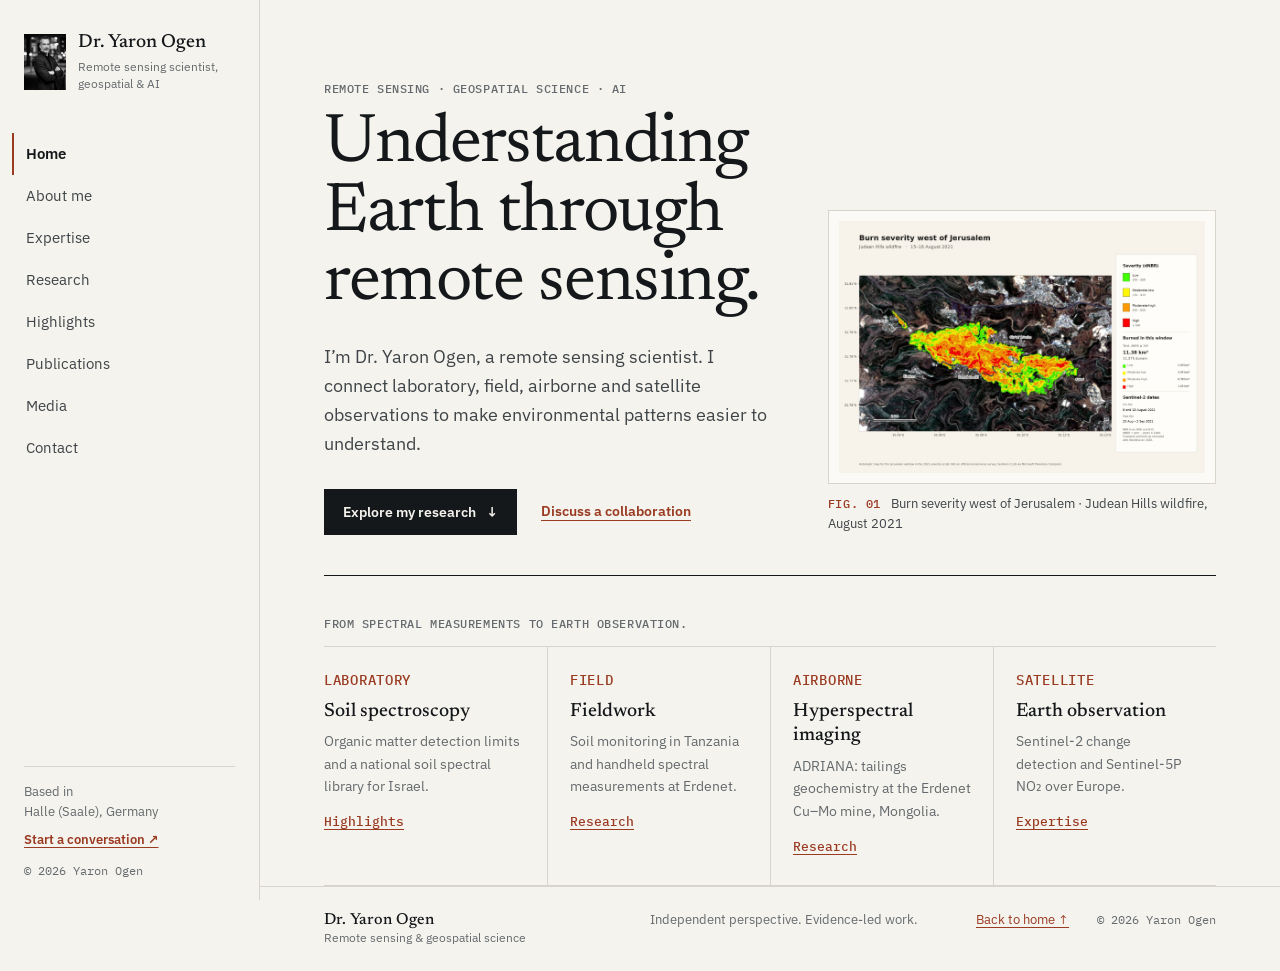
==== commit 58c120f2: "Sidebar: name on one line, description on two Co-Authored-By: Claude Opus 5.5 <noreply@anthropic.com" ====
--- a/index.html
+++ b/index.html
@@ -11,7 +11,7 @@
     <title>Dr. Yaron Ogen &mdash; Remote sensing &amp; geospatial science</title>
     <link rel="preload" href="fonts/newsreader-latin-400-normal.woff2" as="font" type="font/woff2" crossorigin>
     <link rel="preload" href="fonts/ibm-plex-sans-latin-400-normal.woff2" as="font" type="font/woff2" crossorigin>
-    <link rel="stylesheet" href="styles.css?v=64">
+    <link rel="stylesheet" href="styles.css?v=65">
     <script src="script.js?v=21" defer></script>
   </head>
   <body>
@@ -26,7 +26,7 @@
     <aside class="site-sidebar" id="site-menu" aria-label="Portfolio navigation">
       <div class="wordmark sidebar-wordmark">
         <button class="wordmark-photo-button" type="button" data-portrait-open aria-label="Enlarge photo of Dr. Yaron Ogen"><span class="wordmark-mark wordmark-photo" aria-hidden="true"><img src="images/About me/image_portfolio.jpg" alt="" width="896" height="1195" decoding="async"></span></button>
-        <a class="wordmark-text" href="#home" aria-label="Dr. Yaron Ogen, home">Dr. Yaron Ogen<span class="wordmark-sub">Remote sensing scientist, geospatial &amp; AI</span></a>
+        <a class="wordmark-text" href="#home" aria-label="Dr. Yaron Ogen, home"><span class="wordmark-name">Dr. Yaron Ogen</span><span class="wordmark-sub"><span>Remote sensing scientist,</span> <span>geospatial &amp; AI</span></span></a>
       </div>
       <nav class="primary-nav" id="primary-nav" aria-label="Main navigation">
         <a href="#home" data-page-link="home" aria-current="page"><span>Home</span></a>
--- a/styles.css
+++ b/styles.css
@@ -32,7 +32,7 @@
   --sans:"IBM Plex Sans",system-ui,"Segoe UI",Arial,sans-serif;
   --mono:"IBM Plex Mono",ui-monospace,Consolas,monospace;
 
-  --side:232px;
+  --side:260px;
   --gutter:clamp(20px,5vw,72px);
   --measure:38em;
 }
@@ -80,7 +80,10 @@
 .wordmark-photo-button{flex:none;padding:0;margin:0;border:0;background:none;cursor:zoom-in;line-height:0}
 .wordmark-mark{display:block;overflow:hidden}
 .wordmark-photo img{display:block;width:100%;height:100%;object-fit:cover;object-position:50% 14%;filter:grayscale(1)}
-.sidebar-wordmark .wordmark-mark{width:46px;height:60px}
+.sidebar-wordmark .wordmark-mark{width:42px;height:56px}
+.wordmark-name{display:block;white-space:nowrap}
+.sidebar-wordmark .wordmark-sub{font-size:12px}
+.sidebar-wordmark .wordmark-sub>span{display:block;white-space:nowrap}
 .wordmark-text{display:block;text-decoration:none;font:500 19px/1.15 var(--serif);color:var(--ink)}
 .wordmark-sub{display:block;margin-top:4px;font:12px/1.45 var(--sans);color:var(--muted)}
 .primary-nav{display:flex;flex-direction:column;margin-top:40px}
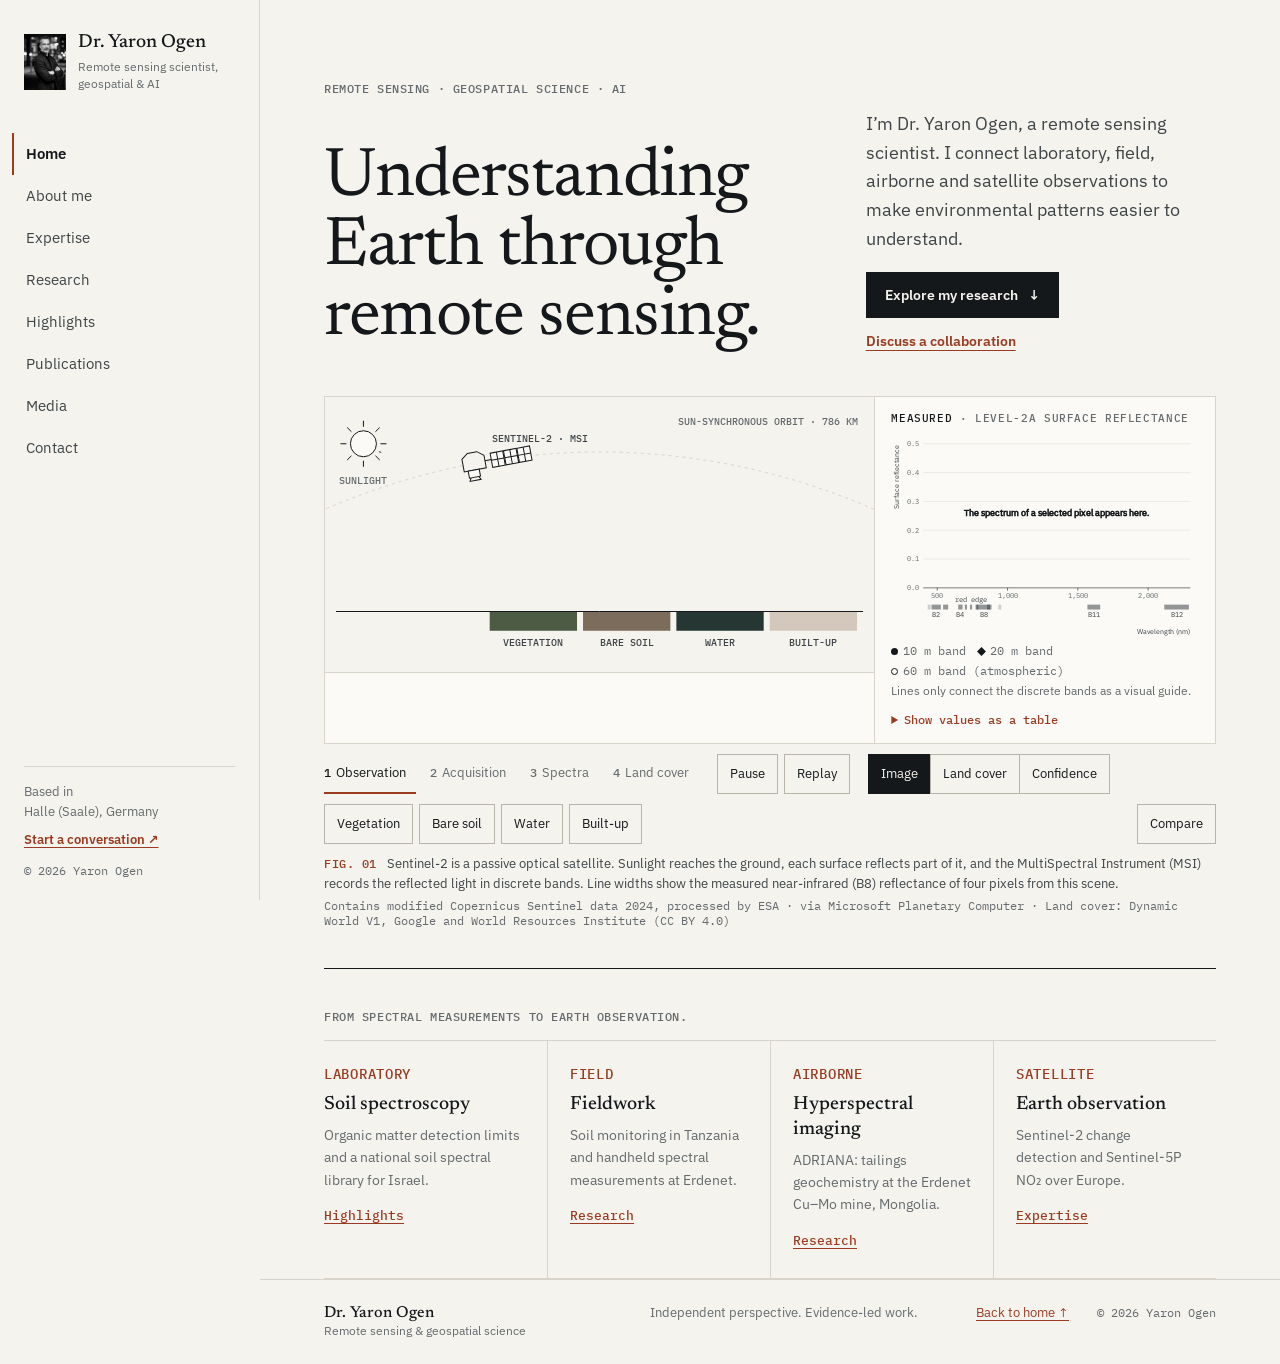
==== commit 9e32fc1e: "Sentinel-2 visualization: Dynamic World stage D and homepage integration - tools/sentinel2/prepare_d" ====
--- a/index.html
+++ b/index.html
@@ -11,8 +11,10 @@
     <title>Dr. Yaron Ogen &mdash; Remote sensing &amp; geospatial science</title>
     <link rel="preload" href="fonts/newsreader-latin-400-normal.woff2" as="font" type="font/woff2" crossorigin>
     <link rel="preload" href="fonts/ibm-plex-sans-latin-400-normal.woff2" as="font" type="font/woff2" crossorigin>
-    <link rel="stylesheet" href="styles.css?v=65">
+    <link rel="stylesheet" href="styles.css?v=66">
+    <link rel="stylesheet" href="s2-viz.css?v=2">
     <script src="script.js?v=21" defer></script>
+    <script src="s2-viz.js?v=2" defer></script>
   </head>
   <body>
     <a class="skip-link" href="#main">Skip to content</a>
@@ -51,7 +53,7 @@
             <p class="hero-intro">I&rsquo;m Dr. Yaron Ogen, a remote sensing scientist. I connect laboratory, field, airborne and satellite observations to make environmental patterns easier to understand.</p>
             <div class="hero-actions"><a class="button" href="#research">Explore my research <span aria-hidden="true">&#8595;</span></a><a class="text-link" href="#contact">Discuss a collaboration</a></div>
           </div>
-          <figure class="hero-plate"><button class="image-lightbox-trigger" type="button" aria-label="Open burn severity map larger"><img src="assets/img/severity.webp" width="1600" height="1101" decoding="async" fetchpriority="high" alt="Burn severity map west of Jerusalem showing low to high dNBR classes from the Judean Hills wildfire, 15&ndash;18 August 2021."><span class="image-zoom-hint" aria-hidden="true">View larger <span>&#8599;</span></span></button><figcaption><span class="fig-no">Fig. 01</span>Burn severity west of Jerusalem &middot; Judean Hills wildfire, August 2021</figcaption></figure>
+          <figure class="s2viz hero-viz" data-s2viz data-src="assets/s2/"><img class="s2viz-fallback" src="assets/s2/truecolor.webp" width="432" height="216" decoding="async" fetchpriority="high" alt="Sentinel-2 true-colour image of the south shore of the Geiseltalsee at Braunsbedra, Germany, 28 August 2024: the lake at the top, the town in the middle and harvested fields at the bottom."><figcaption><span class="fig-no">Fig. 01</span><span class="s2viz-caption">Sentinel-2 Level-2A image of the south shore of the Geiseltalsee at Braunsbedra, Germany, 28 August 2024.</span><span class="s2viz-credit">Contains modified Copernicus Sentinel data 2024, processed by ESA &middot; via Microsoft Planetary Computer &middot; Land cover: Dynamic World V1, Google and World Resources Institute (CC BY 4.0)</span></figcaption></figure>
         </section>
         <section class="scales-block" aria-labelledby="scales-title">
           <p class="scales-intro" id="scales-title">From spectral measurements to Earth observation.</p>
--- a/styles.css
+++ b/styles.css
@@ -102,12 +102,15 @@
 /* ==========================================================================
    Home
    ========================================================================== */
-.hero{display:grid;grid-template-columns:minmax(0,7fr) minmax(0,6fr);gap:clamp(28px,4vw,64px);align-items:end;padding-top:clamp(48px,9vh,96px);padding-bottom:40px;border-bottom:1px solid var(--ink);margin-left:var(--gutter);margin-right:var(--gutter);padding-left:0;padding-right:0;min-height:0}
+.hero{display:grid;grid-template-columns:minmax(0,1fr);gap:clamp(28px,3.5vw,48px);align-items:end;padding-top:clamp(48px,9vh,96px);padding-bottom:40px;border-bottom:1px solid var(--ink);margin-left:var(--gutter);margin-right:var(--gutter);padding-left:0;padding-right:0;min-height:0}
 .hero h1{font-size:clamp(46px,5.4vw,86px);line-height:1;letter-spacing:-.02em;margin:0 0 26px}
 .hero-intro{font-size:17.5px;line-height:1.65;color:var(--ink-2);max-width:32em;margin:0 0 30px}
 .hero-actions{display:flex;flex-wrap:wrap;align-items:center;gap:14px 24px}
-.hero-plate{margin:0}
-.hero-plate .image-lightbox-trigger{padding:10px}
+.hero-copy{display:grid;grid-template-columns:minmax(0,7fr) minmax(0,5fr);column-gap:clamp(28px,4vw,64px);align-items:end}
+.hero-copy .eyebrow,.hero-copy h1{grid-column:1}
+.hero-copy .hero-intro{grid-column:2;grid-row:2;margin-bottom:18px}
+.hero-copy .hero-actions{grid-column:2;grid-row:3}
+.hero-copy h1{grid-row:2/4;margin:0}
 .scales-intro{margin:40px var(--gutter) 0;font:500 11.5px/1.45 var(--mono);letter-spacing:.05em;text-transform:uppercase;color:var(--muted)}
 .scales{display:grid;grid-template-columns:repeat(4,minmax(0,1fr));margin:14px var(--gutter) 0;border-top:1px solid var(--rule);border-bottom:1px solid var(--rule);padding:0;list-style:none}
 .scales li{padding:22px 22px 26px;border-left:1px solid var(--rule)}
@@ -366,7 +369,10 @@
   .sidebar-footer{margin-top:16px;border-top:0}
   .main-content,.site-footer{margin-left:0}
 
-  .hero{grid-template-columns:1fr;gap:32px;padding-top:36px}
+  .hero{gap:32px;padding-top:36px}
+  .hero-copy{display:block}
+  .hero-copy h1{margin-bottom:18px}
+  .hero-copy .hero-intro{margin-bottom:30px}
   .hero h1{font-size:clamp(42px,11.5vw,64px);margin-bottom:18px}
   .hero-intro{font-size:16.5px}
   .scales{grid-template-columns:1fr 1fr}
--- a/s2-viz.css
+++ b/s2-viz.css
@@ -0,0 +1,105 @@
+/* Sentinel-2 spectral visualization (s2-viz.js). Uses the site tokens from styles.css. */
+.s2viz{margin:0}
+.s2viz-fallback{display:block;width:100%;height:auto;aspect-ratio:2/1;object-fit:cover;border:1px solid var(--rule)}
+.s2viz-body{display:grid;grid-template-columns:minmax(0,1.62fr) minmax(300px,1fr);border:1px solid var(--rule);background:var(--surface)}
+.s2viz-stagecol{min-width:0;border-right:1px solid var(--rule)}
+.s2viz-stage{position:relative;min-width:0;background:var(--paper)}
+.s2viz-canvas{display:block;width:100%;aspect-ratio:2/1;cursor:crosshair;touch-action:manipulation}
+.s2viz-canvas:focus-visible{outline:2px solid var(--accent);outline-offset:-2px}
+.s2viz-loupe{position:absolute;top:10px;right:10px;border:1px solid var(--ink);background:var(--paper);opacity:0;transition:opacity .2s;pointer-events:none}
+.s2viz-loupe-key{position:absolute;top:calc(10px + var(--loupe,150px));right:10px;margin:4px 0 0;padding:3px 6px;background:rgba(21,24,26,.78);color:#fff;font:500 10px/1.4 var(--mono);opacity:0;transition:opacity .2s;pointer-events:none;white-space:nowrap}
+.s2viz-loupe-key span{display:inline-block;width:10px;height:8px;margin:0 3px 0 6px;vertical-align:-1px}
+.s2viz-loupe-key .k10{border:2px solid var(--accent);margin-left:0}
+.s2viz-loupe-key .k20{border:1.5px dashed #ffd9c7}
+.s2viz-loupe-key .k60{border:1.5px dotted #fff}
+
+.s2viz-panel{display:flex;flex-direction:column;min-width:0;padding:14px 16px 12px}
+.s2viz-pixel{min-height:64px;padding:12px 16px 14px;border-top:1px solid var(--rule)}
+.s2viz-pixel p{margin:0}
+.s2viz-pixel-name{font:500 19px/1.25 var(--serif);color:var(--ink)}
+.s2viz-pixel-meta{margin-top:3px!important;font:12px/1.5 var(--mono);color:var(--muted)}
+.s2viz-pixel-meta b{font-weight:500;color:var(--ink-2)}
+.s2viz-note{margin-top:6px!important;font-size:12.5px;line-height:1.5;color:var(--ink-2)}
+.s2viz-chart{display:block;width:100%;height:auto;margin-top:6px;overflow:visible}
+.s2viz-chart .grid{stroke:var(--rule);stroke-width:.6}
+.s2viz-chart .axis{stroke:var(--ink);stroke-width:.8}
+.s2viz-chart .tick{font:10px var(--mono);fill:var(--muted)}
+.s2viz-chart .band-label{fill:var(--ink-2)}
+.s2viz-chart .empty{font:13px var(--sans);fill:var(--muted)}
+.s2viz-chart .axis-label{font:500 10.5px var(--sans);fill:var(--ink-2)}
+.s2viz-chart .band{fill:var(--ink-2);opacity:.55}
+.s2viz-chart .band.r60{fill:var(--muted);opacity:.3}
+.s2viz-chart .guide{fill:none;stroke-width:1;stroke-linejoin:round}
+.s2viz-chart .current{fill:var(--ink);stroke:var(--ink)}
+.s2viz-chart .pinned{fill:var(--accent);stroke:var(--accent)}
+.s2viz-chart .guide.current{stroke:var(--ink-2);fill:none}
+.s2viz-chart .guide.pinned{stroke:var(--accent);fill:none;stroke-dasharray:3 3}
+.s2viz-chart .hollow{fill:var(--surface);stroke-width:1.3}
+.s2viz-chart circle:not(.hollow),.s2viz-chart rect:not(.band){stroke:none}
+.s2viz-legend{display:flex;flex-wrap:wrap;gap:4px 12px;margin:6px 0 0;font:11.5px/1.4 var(--mono);color:var(--muted)}
+.s2viz-legend i{display:inline-block;width:7px;height:7px;margin-right:5px;background:var(--ink);vertical-align:0}
+.s2viz-legend .m10{border-radius:50%}
+.s2viz-legend .m20{transform:rotate(45deg) scale(.9)}
+.s2viz-legend .m60{border-radius:50%;background:transparent;border:1.3px solid var(--ink)}
+.s2viz-legend .guide{flex-basis:100%;font-family:var(--sans);font-size:12px}
+.s2viz-table{margin-top:auto;padding-top:8px;font-size:13px}
+.s2viz-table summary{cursor:pointer;font:500 12px var(--mono);color:var(--accent);padding:4px 0}
+.s2viz-table table{width:100%;margin-top:6px;border-collapse:collapse;font:12px/1.4 var(--mono)}
+.s2viz-table caption{text-align:left;color:var(--muted);padding-bottom:4px}
+.s2viz-table th,.s2viz-table td{padding:3px 6px 3px 0;border-bottom:1px solid var(--rule);text-align:right}
+.s2viz-table th[scope=row],.s2viz-table thead th:first-child{text-align:left}
+.s2viz-table thead th{font-weight:500;color:var(--ink-2)}
+
+.s2viz-controls{display:flex;flex-wrap:wrap;align-items:center;gap:10px 18px;padding:10px 0 0}
+.s2viz-controls button{min-height:40px;padding:0 12px;border:1px solid var(--rule-strong);background:transparent;color:var(--ink);font:500 13px/1 var(--sans);cursor:pointer;touch-action:manipulation}
+.s2viz-controls button:hover{border-color:var(--ink)}
+.s2viz-controls button:disabled{opacity:.45;cursor:default}
+.s2viz-controls button[aria-pressed=true]{border-color:var(--ink);background:var(--ink);color:var(--paper)}
+.s2viz-steps{display:flex;gap:0}
+.s2viz-steps button{border-width:0 0 2px;border-color:transparent;padding:0 10px 0 0;min-height:40px;color:var(--muted)}
+.s2viz-steps button span{font:500 11.5px var(--mono);color:inherit;margin-right:2px}
+.s2viz-steps button[aria-current=step]{color:var(--ink);border-bottom-color:var(--accent)}
+.s2viz-steps button+button{margin-left:14px}
+.s2viz-transport,.s2viz-examples{display:flex;flex-wrap:wrap;gap:6px}
+.s2viz-pin{margin-left:auto}
+.s2viz-views{display:flex}
+.s2viz-views button+button{margin-left:-1px}
+
+/* Observed vs predicted */
+.s2viz-kicker{margin:0 0 2px;font:500 10.5px/1.4 var(--mono);letter-spacing:.06em;text-transform:uppercase;color:var(--muted)}
+.s2viz-kicker b{font-weight:500;color:var(--ink)}
+.s2viz-pixel{display:grid;grid-template-columns:minmax(0,1fr) minmax(0,15.5em);gap:6px 24px;align-items:start}
+.s2viz-pred{padding-left:16px;border-left:1px dashed var(--rule-strong)}
+.s2viz-pred-top{display:flex;align-items:baseline;gap:6px;font:500 16px/1.3 var(--serif);color:var(--ink)}
+.s2viz-pred-top i,.s2viz-classes i{display:inline-block;flex:none;width:10px;height:10px;align-self:center}
+.s2viz-pred-top b{margin-left:auto;font:500 13px var(--mono)}
+.s2viz-pred-bar{display:flex;height:8px;margin-top:6px!important;background:var(--rule)}
+.s2viz-pred-bar span{display:block;height:100%}
+.s2viz-pred-rest{margin-top:5px!important;font:11.5px/1.5 var(--mono);color:var(--muted)}
+.s2viz-classkey{padding:10px 16px 12px;border-top:1px solid var(--rule);background:var(--surface)}
+.s2viz-classkey[hidden]{display:none}
+.s2viz-classes{display:flex;flex-wrap:wrap;gap:4px 16px;margin:6px 0 0;padding:0;list-style:none;font:12.5px/1.4 var(--sans);color:var(--ink-2)}
+.s2viz-classes li{display:flex;align-items:center;gap:6px}
+.s2viz-classes span{font:11.5px var(--mono);color:var(--muted)}
+.s2viz-ramp{display:flex;align-items:center;gap:10px;margin-top:6px;font:11.5px var(--mono);color:var(--muted)}
+.s2viz-ramp i{flex:1 1 auto;max-width:220px;height:10px}
+.s2viz-keynote{margin:6px 0 0;font-size:12px;line-height:1.5;color:var(--muted)}
+.s2viz-credit{display:block;margin-top:4px;font:12px var(--mono);color:var(--muted)}
+
+@media(max-width:1180px){
+  .s2viz-body{grid-template-columns:1fr}
+  .s2viz-stagecol{border-right:0;border-bottom:1px solid var(--rule)}
+}
+@media(max-width:560px){
+  .s2viz-controls{gap:10px}
+  .s2viz-steps{width:100%}
+  .s2viz-examples{width:100%}
+  .s2viz-examples button{flex:1 1 calc(50% - 6px)}
+  .s2viz-pin{margin-left:0}
+  .s2viz-pixel{grid-template-columns:1fr}
+  .s2viz-pred{padding:10px 0 0;border-left:0;border-top:1px dashed var(--rule-strong)}
+  .s2viz-views{width:100%}
+  .s2viz-views button{flex:1 1 0}
+  .s2viz-loupe,.s2viz-loupe-key{display:none}
+}
+@media(prefers-reduced-motion:reduce){.s2viz-loupe,.s2viz-loupe-key{transition:none}}
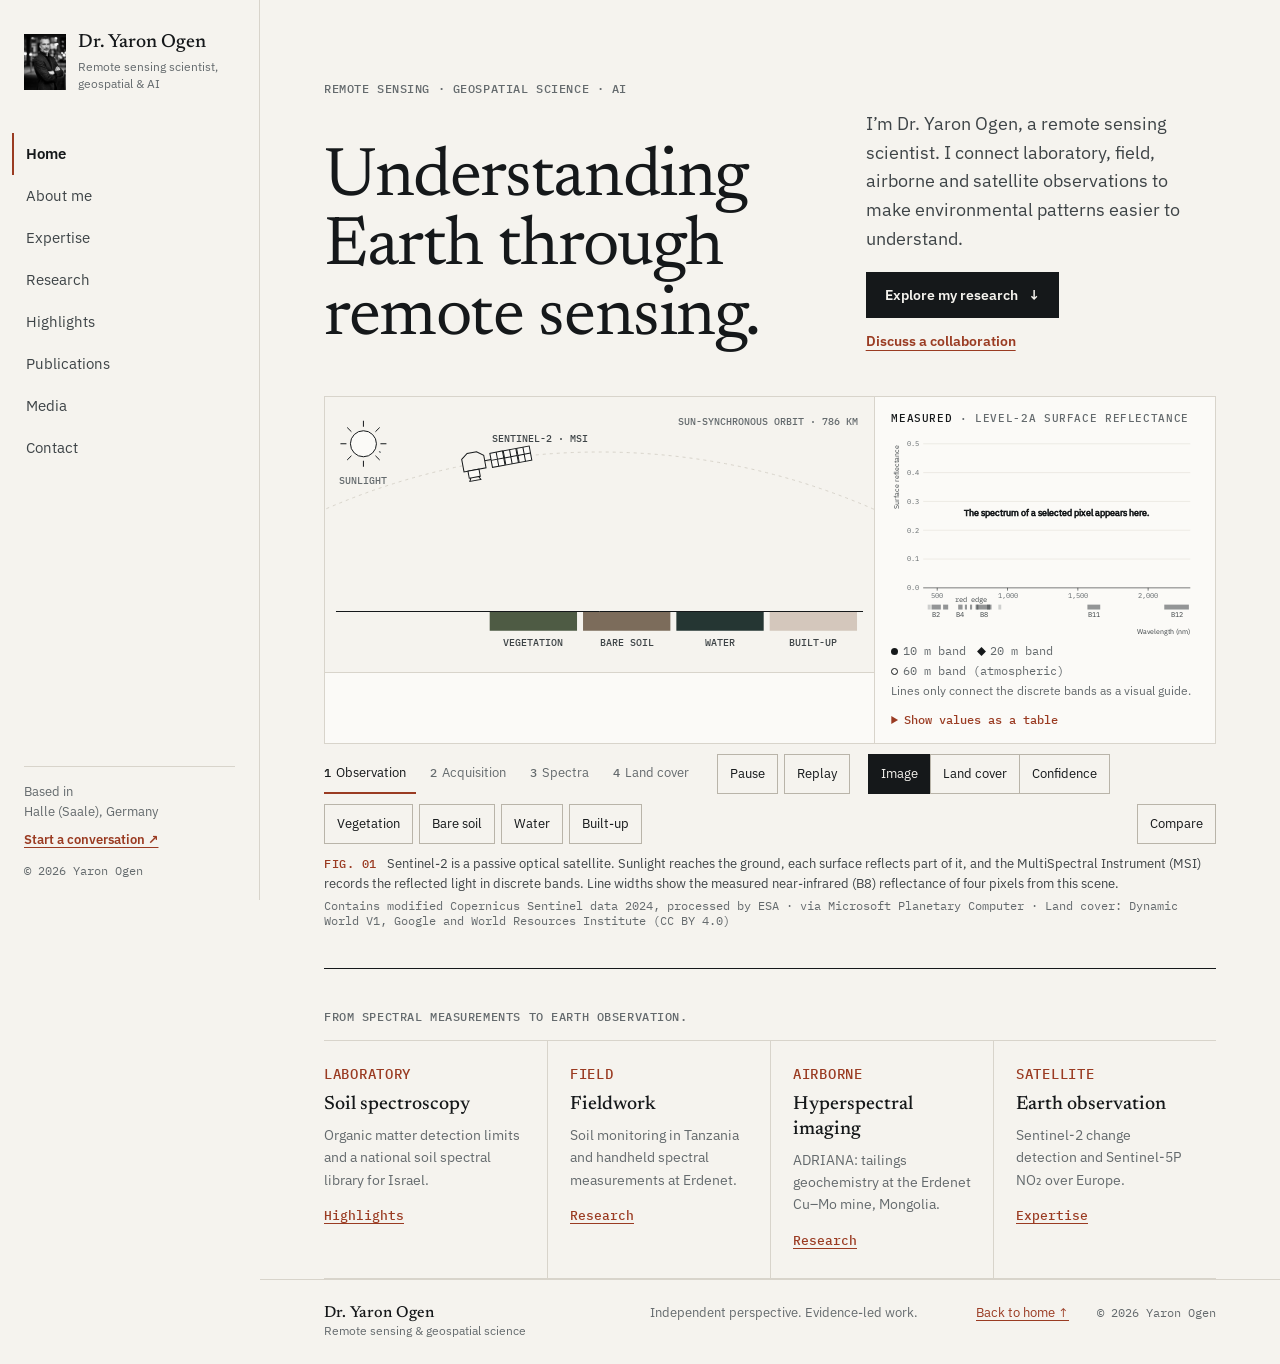
==== commit 66b2b71d: "Version Sentinel-2 data requests so browsers refetch regenerated data Co-Authored-By: Claude Opus 5." ====
--- a/index.html
+++ b/index.html
@@ -14,7 +14,7 @@
     <link rel="stylesheet" href="styles.css?v=66">
     <link rel="stylesheet" href="s2-viz.css?v=2">
     <script src="script.js?v=21" defer></script>
-    <script src="s2-viz.js?v=2" defer></script>
+    <script src="s2-viz.js?v=3" defer></script>
   </head>
   <body>
     <a class="skip-link" href="#main">Skip to content</a>
@@ -53,7 +53,7 @@
             <p class="hero-intro">I&rsquo;m Dr. Yaron Ogen, a remote sensing scientist. I connect laboratory, field, airborne and satellite observations to make environmental patterns easier to understand.</p>
             <div class="hero-actions"><a class="button" href="#research">Explore my research <span aria-hidden="true">&#8595;</span></a><a class="text-link" href="#contact">Discuss a collaboration</a></div>
           </div>
-          <figure class="s2viz hero-viz" data-s2viz data-src="assets/s2/"><img class="s2viz-fallback" src="assets/s2/truecolor.webp" width="432" height="216" decoding="async" fetchpriority="high" alt="Sentinel-2 true-colour image of the south shore of the Geiseltalsee at Braunsbedra, Germany, 28 August 2024: the lake at the top, the town in the middle and harvested fields at the bottom."><figcaption><span class="fig-no">Fig. 01</span><span class="s2viz-caption">Sentinel-2 Level-2A image of the south shore of the Geiseltalsee at Braunsbedra, Germany, 28 August 2024.</span><span class="s2viz-credit">Contains modified Copernicus Sentinel data 2024, processed by ESA &middot; via Microsoft Planetary Computer &middot; Land cover: Dynamic World V1, Google and World Resources Institute (CC BY 4.0)</span></figcaption></figure>
+          <figure class="s2viz hero-viz" data-s2viz data-src="assets/s2/" data-version="2"><img class="s2viz-fallback" src="assets/s2/truecolor.webp" width="432" height="216" decoding="async" fetchpriority="high" alt="Sentinel-2 true-colour image of the south shore of the Geiseltalsee at Braunsbedra, Germany, 28 August 2024: the lake at the top, the town in the middle and harvested fields at the bottom."><figcaption><span class="fig-no">Fig. 01</span><span class="s2viz-caption">Sentinel-2 Level-2A image of the south shore of the Geiseltalsee at Braunsbedra, Germany, 28 August 2024.</span><span class="s2viz-credit">Contains modified Copernicus Sentinel data 2024, processed by ESA &middot; via Microsoft Planetary Computer &middot; Land cover: Dynamic World V1, Google and World Resources Institute (CC BY 4.0)</span></figcaption></figure>
         </section>
         <section class="scales-block" aria-labelledby="scales-title">
           <p class="scales-intro" id="scales-title">From spectral measurements to Earth observation.</p>
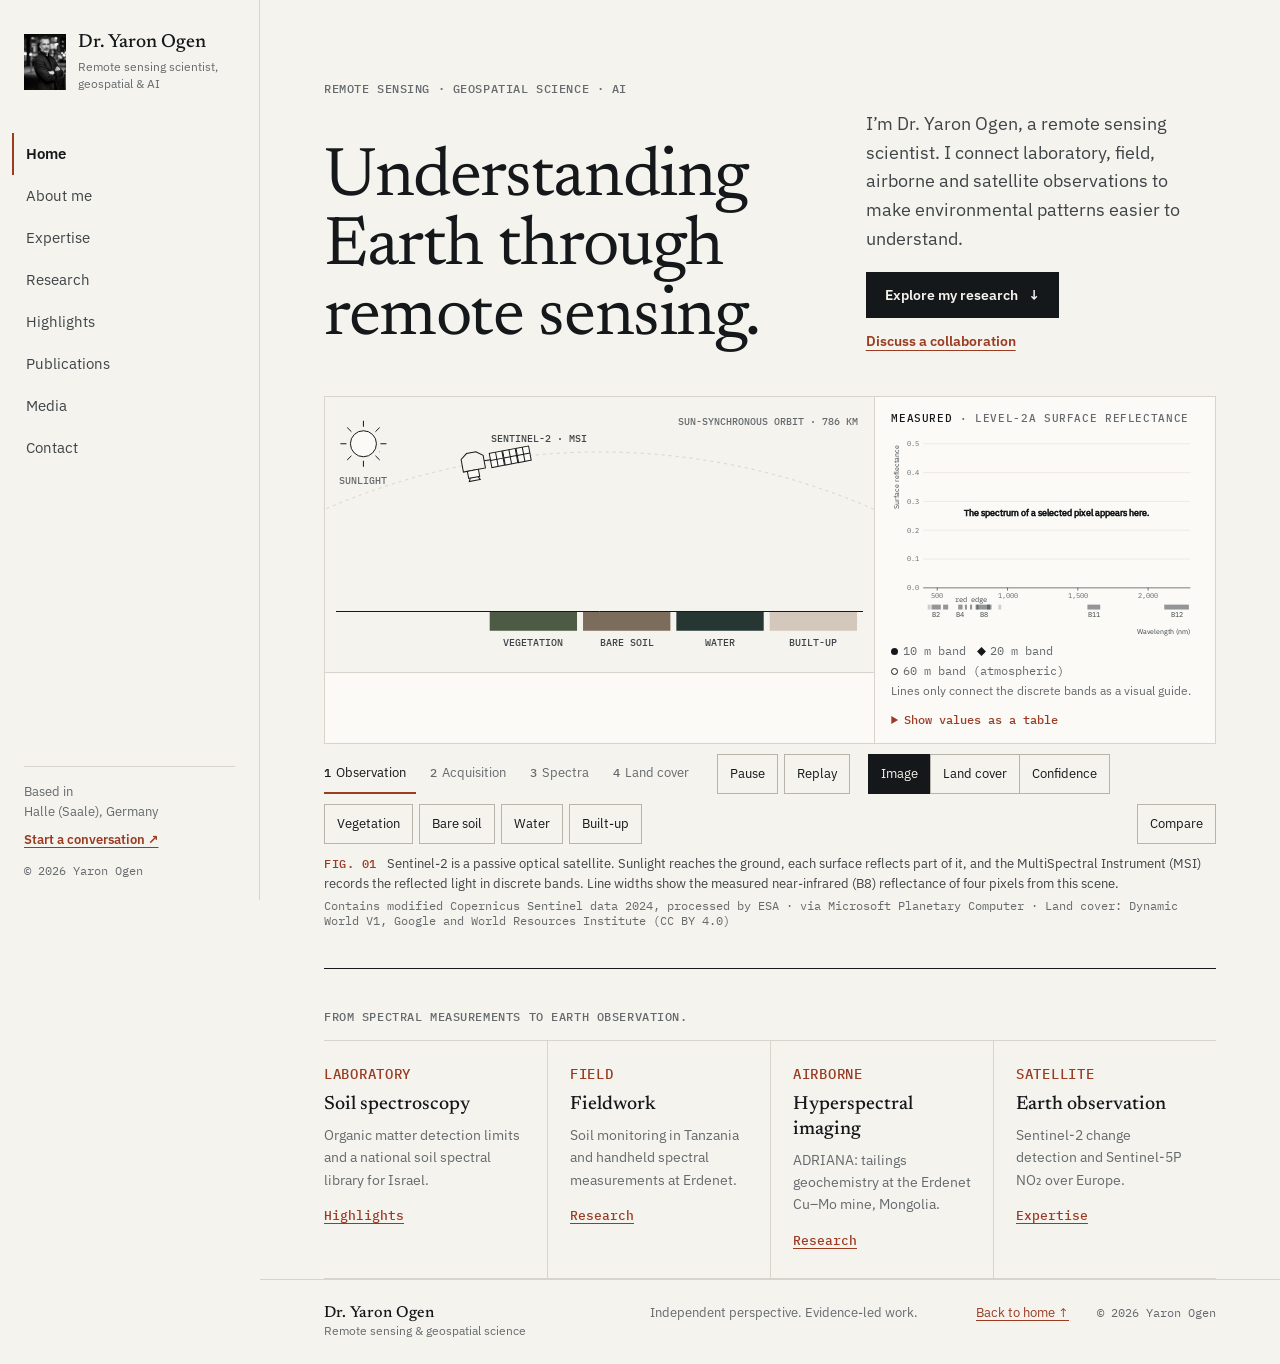
==== commit df034c4a: "Sentinel-2 visualization: mobile-friendly controls and stage A layout - On single-column layouts, mo" ====
--- a/index.html
+++ b/index.html
@@ -12,9 +12,9 @@
     <link rel="preload" href="fonts/newsreader-latin-400-normal.woff2" as="font" type="font/woff2" crossorigin>
     <link rel="preload" href="fonts/ibm-plex-sans-latin-400-normal.woff2" as="font" type="font/woff2" crossorigin>
     <link rel="stylesheet" href="styles.css?v=66">
-    <link rel="stylesheet" href="s2-viz.css?v=2">
+    <link rel="stylesheet" href="s2-viz.css?v=3">
     <script src="script.js?v=21" defer></script>
-    <script src="s2-viz.js?v=3" defer></script>
+    <script src="s2-viz.js?v=4" defer></script>
   </head>
   <body>
     <a class="skip-link" href="#main">Skip to content</a>
--- a/s2-viz.css
+++ b/s2-viz.css
@@ -89,17 +89,33 @@
 @media(max-width:1180px){
   .s2viz-body{grid-template-columns:1fr}
   .s2viz-stagecol{border-right:0;border-bottom:1px solid var(--rule)}
+  /* Controls are moved inside the frame, right under the map (see placeControls in s2-viz.js). */
+  .s2viz-body>.s2viz-controls{padding:12px 16px 14px;border-bottom:1px solid var(--rule)}
 }
 @media(max-width:560px){
-  .s2viz-controls{gap:10px}
-  .s2viz-steps{width:100%}
-  .s2viz-examples{width:100%}
-  .s2viz-examples button{flex:1 1 calc(50% - 6px)}
-  .s2viz-pin{margin-left:0}
+  .s2viz-body>.s2viz-controls{padding:10px 12px 12px}
+  .s2viz-controls{gap:8px}
+  .s2viz-steps{display:grid;grid-template-columns:repeat(4,minmax(0,1fr));width:100%}
+  .s2viz-steps button{display:flex;flex-direction:column;align-items:center;justify-content:center;gap:1px;padding:4px 2px 6px;font-size:12.5px;line-height:1.2;text-align:center}
+  .s2viz-steps button span{margin:0}
+  .s2viz-steps button+button{margin-left:0}
+  .s2viz-examples{display:grid;grid-template-columns:repeat(4,minmax(0,1fr));width:100%}
+  .s2viz-examples button{padding:0 4px;font-size:12.5px}
+  .s2viz-transport{flex:1 1 auto}
+  .s2viz-transport button,.s2viz-pin{flex:1 1 0}
+  .s2viz-pin{margin-left:0;flex:0 1 auto}
   .s2viz-pixel{grid-template-columns:1fr}
   .s2viz-pred{padding:10px 0 0;border-left:0;border-top:1px dashed var(--rule-strong)}
   .s2viz-views{width:100%}
   .s2viz-views button{flex:1 1 0}
   .s2viz-loupe,.s2viz-loupe-key{display:none}
 }
+@media(max-width:380px){
+  .s2viz-body>.s2viz-controls{padding:10px 10px 12px}
+  .s2viz-steps button,.s2viz-views button{padding-left:0;padding-right:0;font-size:11.5px;letter-spacing:-.01em}
+  .s2viz-steps button span{font-size:10.5px}
+}
+@media(max-width:359px){
+  .s2viz-examples{grid-template-columns:repeat(2,minmax(0,1fr))}
+}
 @media(prefers-reduced-motion:reduce){.s2viz-loupe,.s2viz-loupe-key{transition:none}}
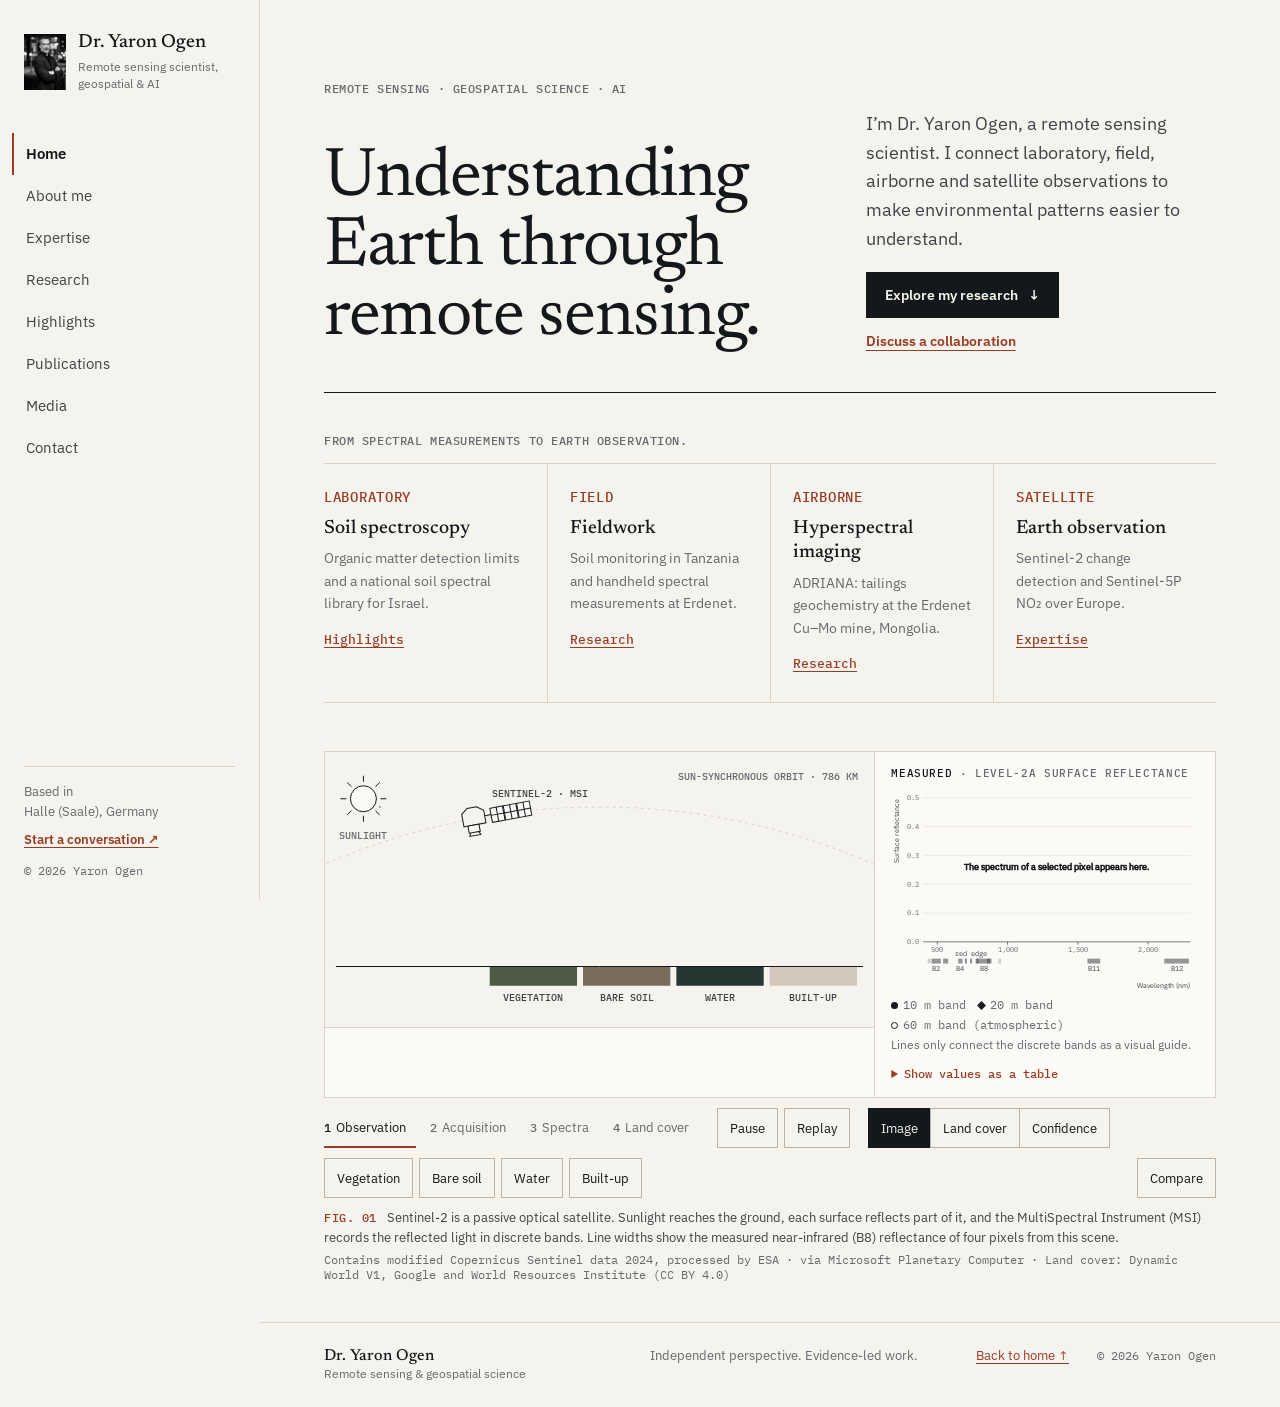
==== commit bbef65d7: "Home: move the Sentinel-2 animation below the scales section The hero now holds only the headline, i" ====
--- a/index.html
+++ b/index.html
@@ -11,7 +11,7 @@
     <title>Dr. Yaron Ogen &mdash; Remote sensing &amp; geospatial science</title>
     <link rel="preload" href="fonts/newsreader-latin-400-normal.woff2" as="font" type="font/woff2" crossorigin>
     <link rel="preload" href="fonts/ibm-plex-sans-latin-400-normal.woff2" as="font" type="font/woff2" crossorigin>
-    <link rel="stylesheet" href="styles.css?v=66">
+    <link rel="stylesheet" href="styles.css?v=67">
     <link rel="stylesheet" href="s2-viz.css?v=3">
     <script src="script.js?v=21" defer></script>
     <script src="s2-viz.js?v=4" defer></script>
@@ -53,7 +53,6 @@
             <p class="hero-intro">I&rsquo;m Dr. Yaron Ogen, a remote sensing scientist. I connect laboratory, field, airborne and satellite observations to make environmental patterns easier to understand.</p>
             <div class="hero-actions"><a class="button" href="#research">Explore my research <span aria-hidden="true">&#8595;</span></a><a class="text-link" href="#contact">Discuss a collaboration</a></div>
           </div>
-          <figure class="s2viz hero-viz" data-s2viz data-src="assets/s2/" data-version="2"><img class="s2viz-fallback" src="assets/s2/truecolor.webp" width="432" height="216" decoding="async" fetchpriority="high" alt="Sentinel-2 true-colour image of the south shore of the Geiseltalsee at Braunsbedra, Germany, 28 August 2024: the lake at the top, the town in the middle and harvested fields at the bottom."><figcaption><span class="fig-no">Fig. 01</span><span class="s2viz-caption">Sentinel-2 Level-2A image of the south shore of the Geiseltalsee at Braunsbedra, Germany, 28 August 2024.</span><span class="s2viz-credit">Contains modified Copernicus Sentinel data 2024, processed by ESA &middot; via Microsoft Planetary Computer &middot; Land cover: Dynamic World V1, Google and World Resources Institute (CC BY 4.0)</span></figcaption></figure>
         </section>
         <section class="scales-block" aria-labelledby="scales-title">
           <p class="scales-intro" id="scales-title">From spectral measurements to Earth observation.</p>
@@ -64,6 +63,7 @@
             <li><p class="label">Satellite</p><h2>Earth observation</h2><p>Sentinel-2 change detection and Sentinel-5P NO&#8322; over Europe.</p><a href="#expertise">Expertise</a></li>
           </ul>
         </section>
+        <figure class="s2viz home-viz" data-s2viz data-src="assets/s2/" data-version="2"><img class="s2viz-fallback" src="assets/s2/truecolor.webp" width="432" height="216" decoding="async" loading="lazy" alt="Sentinel-2 true-colour image of the south shore of the Geiseltalsee at Braunsbedra, Germany, 28 August 2024: the lake at the top, the town in the middle and harvested fields at the bottom."><figcaption><span class="fig-no">Fig. 01</span><span class="s2viz-caption">Sentinel-2 Level-2A image of the south shore of the Geiseltalsee at Braunsbedra, Germany, 28 August 2024.</span><span class="s2viz-credit">Contains modified Copernicus Sentinel data 2024, processed by ESA &middot; via Microsoft Planetary Computer &middot; Land cover: Dynamic World V1, Google and World Resources Institute (CC BY 4.0)</span></figcaption></figure>
       </div>
 
       <section class="section section-wrap page-view" id="expertise" data-page-title="Expertise" aria-labelledby="expertise-title">
--- a/styles.css
+++ b/styles.css
@@ -118,6 +118,7 @@
 .scales .label{color:var(--accent);margin-bottom:8px}
 .scales h2{font:500 19px/1.3 var(--serif);letter-spacing:0;margin:0 0 6px}
 .scales p{margin:0 0 10px;font-size:14px;line-height:1.6;color:var(--muted)}
+.s2viz.home-viz{margin:48px var(--gutter) 0;padding-bottom:40px}
 .scales a{font:500 12.5px var(--mono);color:var(--accent);text-decoration:underline;text-underline-offset:3px;text-decoration-thickness:1px}
 
 /* ==========================================================================
@@ -375,6 +376,7 @@
   .hero-copy .hero-intro{margin-bottom:30px}
   .hero h1{font-size:clamp(42px,11.5vw,64px);margin-bottom:18px}
   .hero-intro{font-size:16.5px}
+  .s2viz.home-viz{margin-top:36px}
   .scales{grid-template-columns:1fr 1fr}
   .scales li{padding:18px 14px 20px 0!important;border-left:0}
   .scales li:nth-child(2n){padding-left:14px!important;border-left:1px solid var(--rule)}
